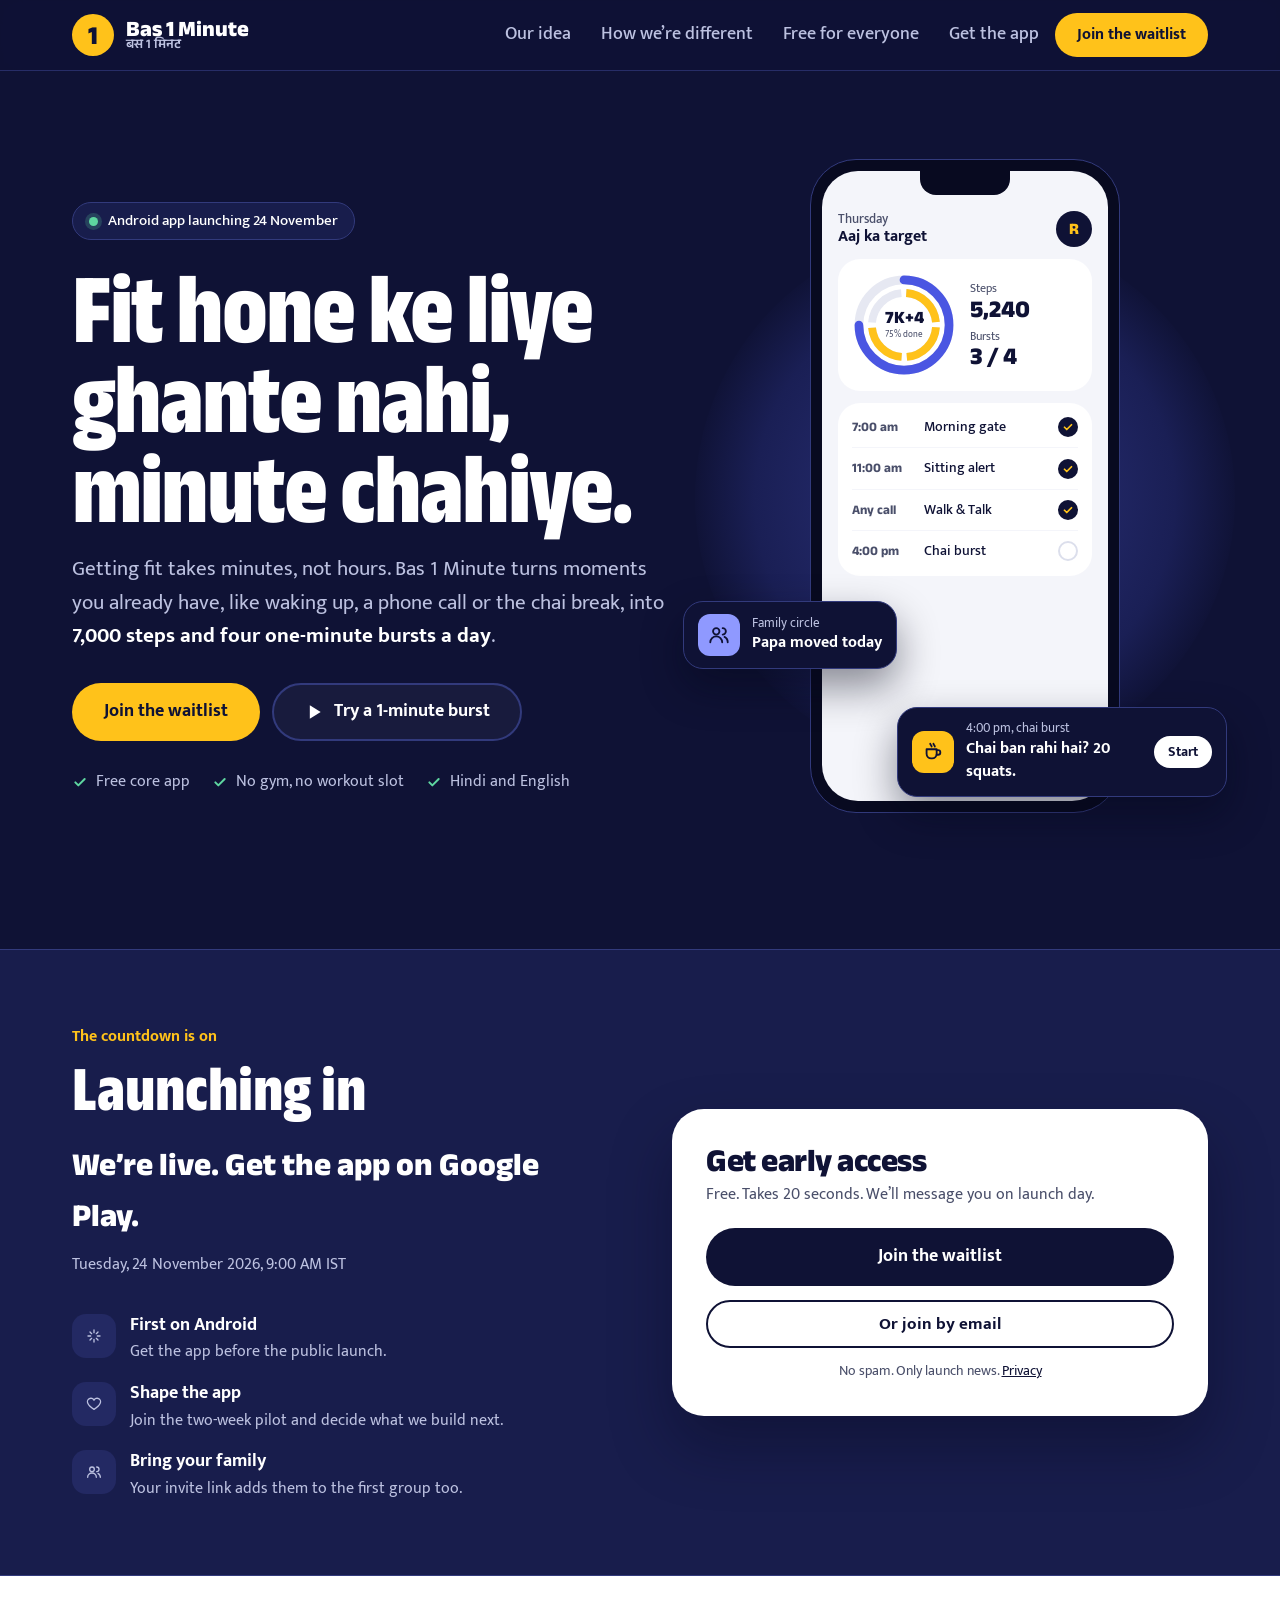
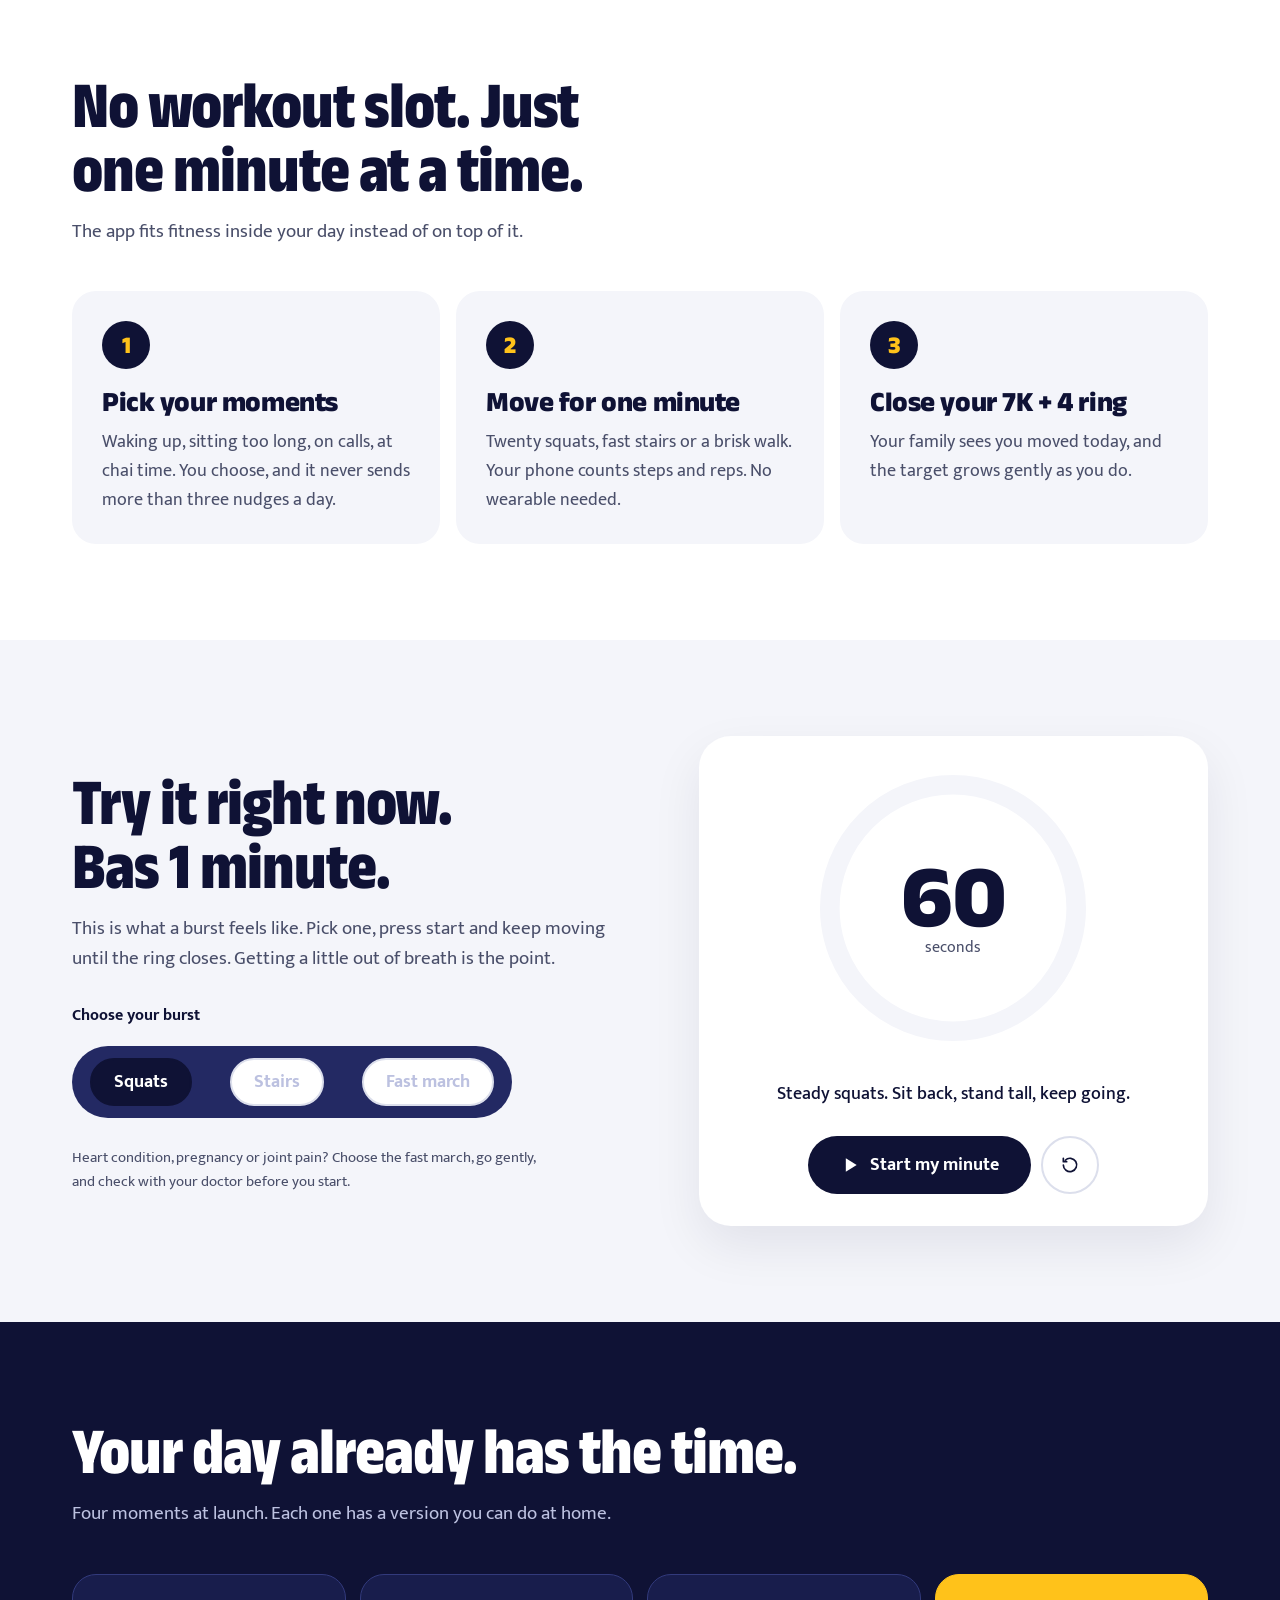
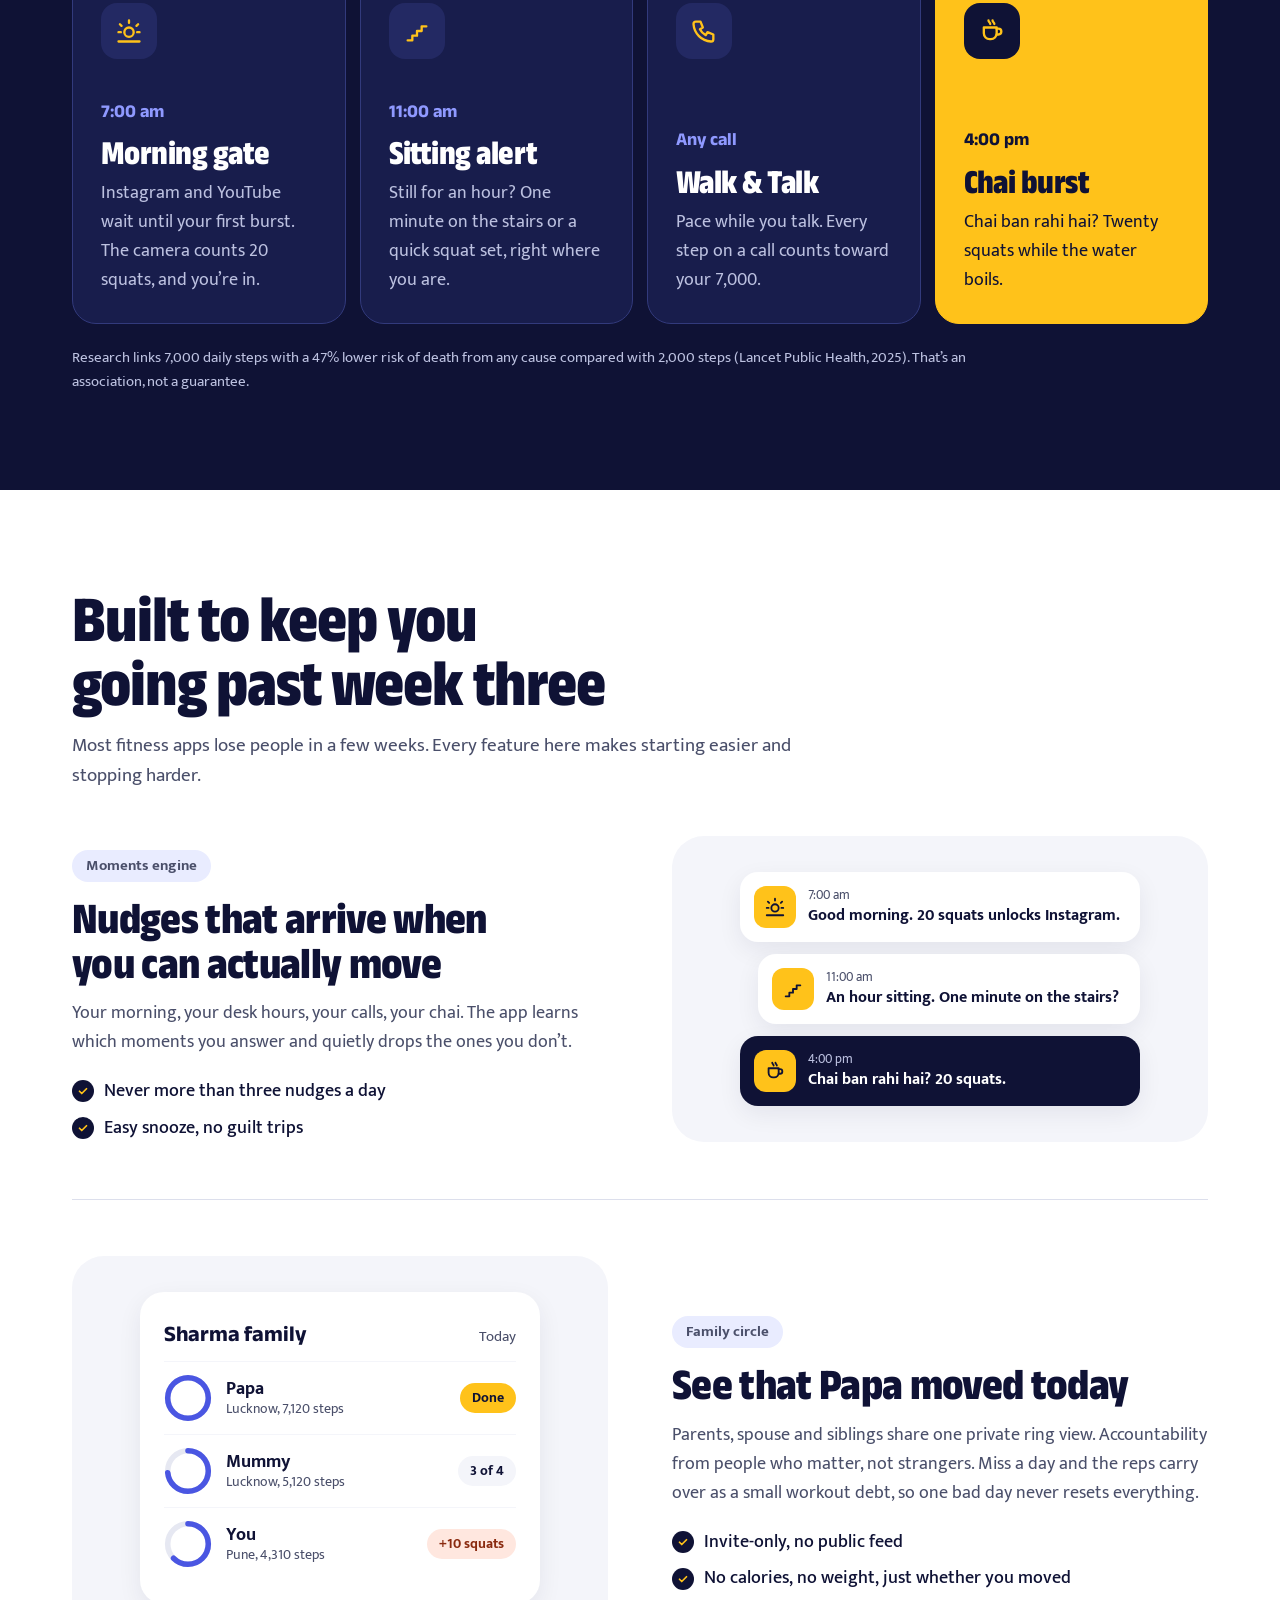
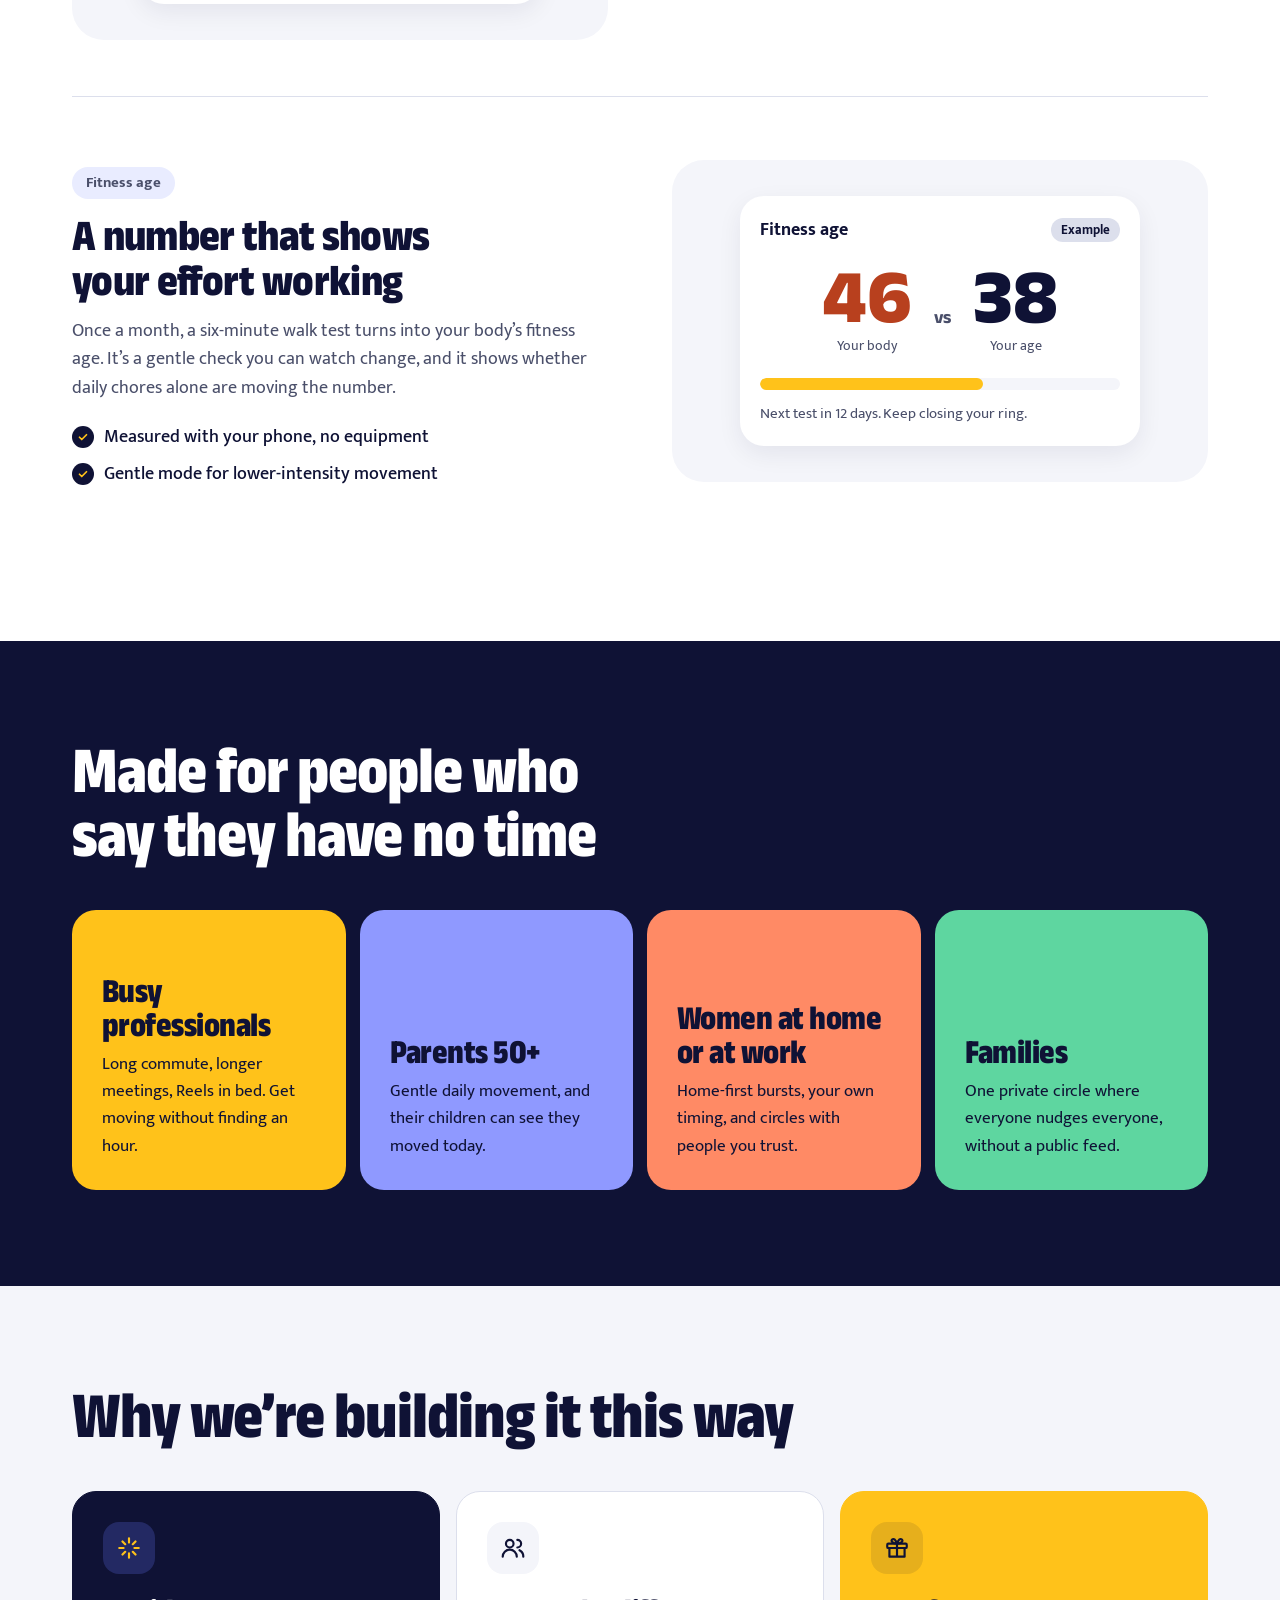
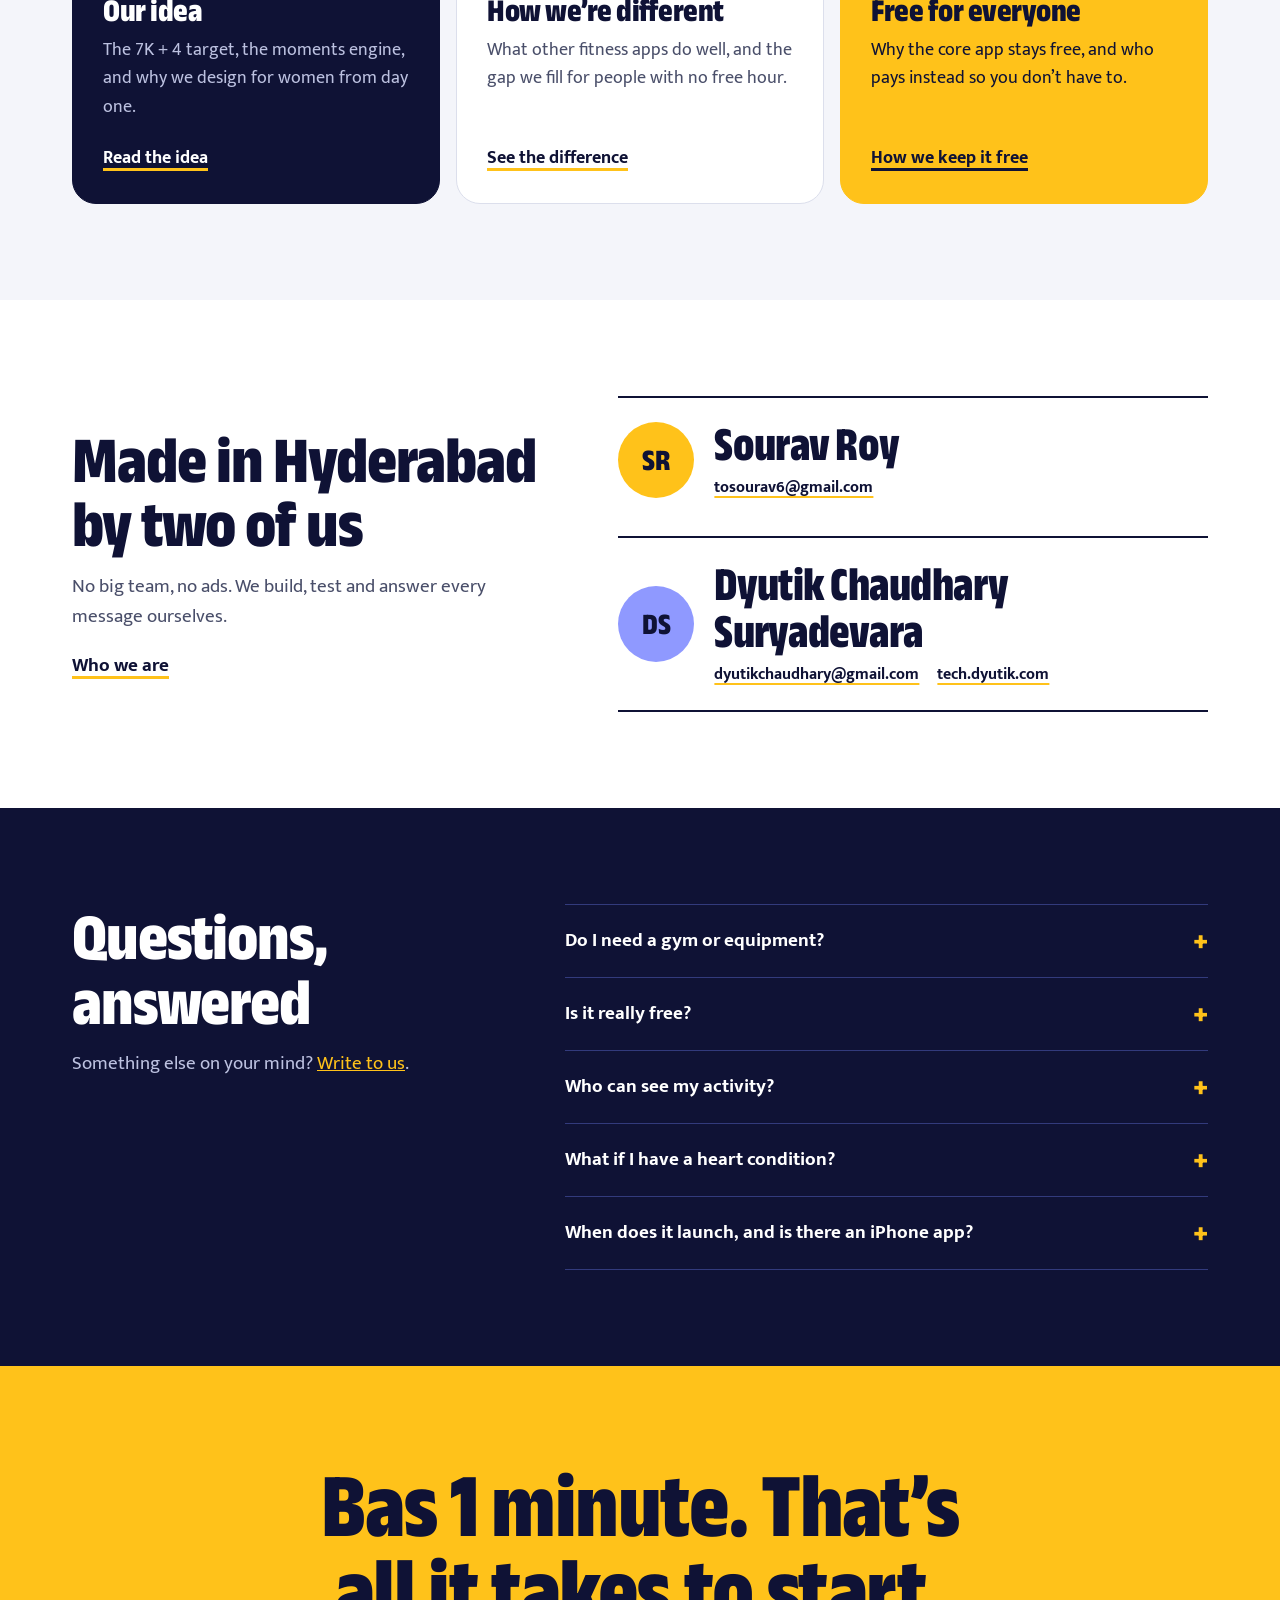
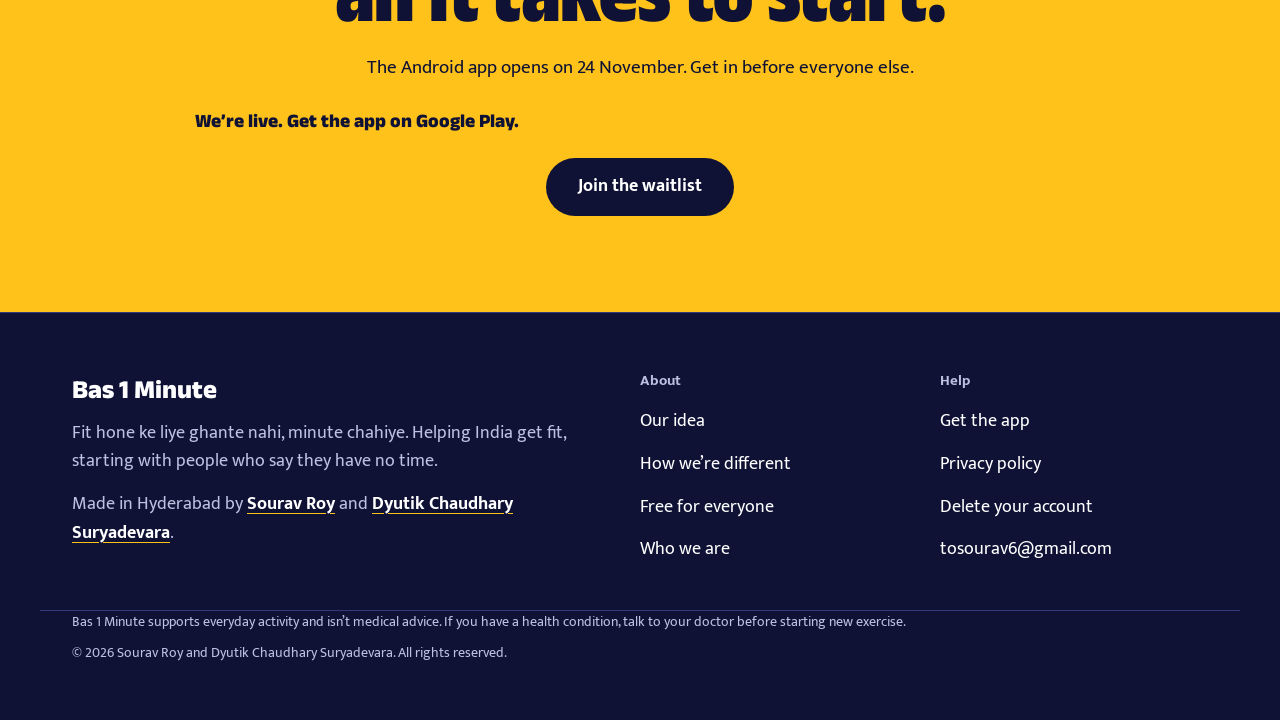
==== docs/index.html @ 8d1d5727 "Redesign and enhancement 29" ====
<!doctype html>
<html lang="en">
<head>
  <meta charset="utf-8">
  <meta name="viewport" content="width=device-width, initial-scale=1, viewport-fit=cover">
  <meta name="theme-color" content="#0F1235">
  <title>Bas 1 Minute — Fit hone ke liye ghante nahi, minute chahiye</title>
  <meta name="description" content="Getting fit takes minutes, not hours. 7,000 steps and four one-minute bursts a day, built into moments you already have. Free on Android.">
  <meta name="author" content="Sourav Roy and Dyutik Chaudhary Suryadevara">
  <link rel="canonical" href="https://bas1minute.pythonanywhere.com/">
  <meta property="og:type" content="website">
  <meta property="og:site_name" content="Bas 1 Minute">
  <meta property="og:title" content="Bas 1 Minute — Fit hone ke liye ghante nahi, minute chahiye">
  <meta property="og:description" content="7,000 steps and four one-minute bursts a day, built into moments you already have. Join the waitlist.">
  <meta property="og:url" content="https://bas1minute.pythonanywhere.com/">
  <meta property="og:image" content="https://bas1minute.pythonanywhere.com/static/images/og-image.png">
  <meta property="og:image:width" content="1200">
  <meta property="og:image:height" content="630">
  <meta name="twitter:card" content="summary_large_image">
  <link rel="icon" href="./static/images/favicon.svg" type="image/svg+xml">
  <link rel="preload" href="./static/fonts/anek-latin.woff2" as="font" type="font/woff2" crossorigin>
  <link rel="preload" href="./static/fonts/mukta-regular.woff2" as="font" type="font/woff2" crossorigin>
  <style>
    @font-face{font-family:"Anek Latin";src:url("./static/fonts/anek-latin.woff2") format("woff2");font-weight:500 800;font-stretch:75% 100%;font-display:swap}
    @font-face{font-family:"Anek Devanagari";src:url("./static/fonts/anek-devanagari-sub.woff2") format("woff2");font-weight:600 700;font-display:swap}
    @font-face{font-family:"Mukta";src:url("./static/fonts/mukta-regular.woff2") format("woff2");font-weight:400;font-display:swap}
    @font-face{font-family:"Mukta";src:url("./static/fonts/mukta-medium.woff2") format("woff2");font-weight:500;font-display:swap}
    @font-face{font-family:"Mukta";src:url("./static/fonts/mukta-bold.woff2") format("woff2");font-weight:700;font-display:swap}
  </style>
  <script>document.documentElement.classList.add("js")</script>
  <link rel="stylesheet" href="./static/css/site.css">
  
</head>
<body class="is-home">
<svg width="0" height="0" style="position:absolute" aria-hidden="true" focusable="false"><defs>
  <symbol id="i-sunrise" viewBox="0 0 24 24"><circle cx="12" cy="13" r="4"/><path d="M12 3v2M4.2 6.2l1.4 1.4M19.8 6.2l-1.4 1.4M3 13h2M19 13h2M3 21h18"/></symbol>
  <symbol id="i-hourglass" viewBox="0 0 24 24"><path d="M6 2h12M6 22h12"/><path d="M7 2v4a5 7 0 0 0 10 0V2M7 22v-4a5 7 0 0 1 10 0v4"/></symbol>
  <symbol id="i-book" viewBox="0 0 24 24"><path d="M4 4.5A2.5 2.5 0 0 1 6.5 2H20v17H6.5A2.5 2.5 0 0 0 4 21.5Z"/><path d="M4 19.5A2.5 2.5 0 0 1 6.5 17H20"/></symbol>
  <symbol id="i-stairs" viewBox="0 0 24 24"><path d="M4 20h4v-4h4v-4h4V8h4"/></symbol>
  <symbol id="i-phone" viewBox="0 0 24 24"><path d="M5 4h4l2 5-2.5 1.5a11 11 0 0 0 5 5L15 13l5 2v4a2 2 0 0 1-2 2A16 16 0 0 1 3 6a2 2 0 0 1 2-2"/></symbol>
  <symbol id="i-chai" viewBox="0 0 24 24"><path d="M5 9h11v5a5 5 0 0 1-5 5h-1a5 5 0 0 1-5-5z"/><path d="M16 10h1.5a2.5 2.5 0 0 1 0 5H16"/><path d="M9 3c0 1.5 1.5 1.5 1.5 3M12.5 3c0 1.5 1.5 1.5 1.5 3"/></symbol>
  <symbol id="i-bus" viewBox="0 0 24 24"><rect x="5" y="3" width="14" height="15" rx="3"/><path d="M5 11h14M8 21v-3M16 21v-3"/><circle cx="8.5" cy="14.5" r=".8"/><circle cx="15.5" cy="14.5" r=".8"/></symbol>
  <symbol id="i-leaf" viewBox="0 0 24 24"><path d="M11 20A7 7 0 0 1 9.8 6.1C15.5 5 17 4.5 19 2c1 2 2 4.2 2 8 0 5.5-4.8 10-10 10Z"/><path d="M2 21c0-3 1.9-5.4 5.1-6.9C9.7 13 12 12.5 14 12"/></symbol>
  <symbol id="i-moon" viewBox="0 0 24 24"><path d="M21 12.8A9 9 0 1 1 11.2 3a7 7 0 0 0 9.8 9.8Z"/></symbol>
  <symbol id="i-spark" viewBox="0 0 24 24"><path d="M12 3v4M12 17v4M3 12h4M17 12h4M6 6l2.5 2.5M15.5 15.5 18 18M6 18l2.5-2.5M15.5 8.5 18 6"/></symbol>
  <symbol id="i-check" viewBox="0 0 24 24"><path d="M5 12.5l4.5 4.5L19 7.5"/></symbol>
  <symbol id="i-x" viewBox="0 0 24 24"><path d="M6 6l12 12M18 6 6 18"/></symbol>
  <symbol id="i-menu" viewBox="0 0 24 24"><path d="M4 7h16M4 12h16M4 17h16"/></symbol>
  <symbol id="i-chat" viewBox="0 0 24 24"><path d="M3 21l1.7-5A8.5 8.5 0 1 1 8 19.3z"/></symbol>
  <symbol id="i-link" viewBox="0 0 24 24"><path d="M10 13a5 5 0 0 0 7.1 0l3-3a5 5 0 0 0-7.1-7.1l-1.5 1.5"/><path d="M14 11a5 5 0 0 0-7.1 0l-3 3a5 5 0 0 0 7.1 7.1l1.5-1.5"/></symbol>
  <symbol id="i-share" viewBox="0 0 24 24"><path d="M12 15V3"/><path d="m8 7 4-4 4 4"/><path d="M5 12v7a2 2 0 0 0 2 2h10a2 2 0 0 0 2-2v-7"/></symbol>
  <symbol id="i-play" viewBox="0 0 24 24"><path d="M7 4l13 8-13 8z" fill="currentColor" stroke="none"/></symbol>
  <symbol id="i-pause" viewBox="0 0 24 24"><path d="M8 5v14M16 5v14"/></symbol>
  <symbol id="i-reset" viewBox="0 0 24 24"><path d="M4 12a8 8 0 1 0 2.3-5.7"/><path d="M4 4v4h4"/></symbol>
  <symbol id="i-users" viewBox="0 0 24 24"><circle cx="9" cy="8" r="3.5"/><path d="M2.5 20a6.5 6.5 0 0 1 13 0"/><path d="M16 4.5a3.5 3.5 0 0 1 0 7M18 14a6.5 6.5 0 0 1 3.5 6"/></symbol>
  <symbol id="i-heart" viewBox="0 0 24 24"><path d="M12 20s-7.5-4.6-9.3-9.1A5 5 0 0 1 12 6.3a5 5 0 0 1 9.3 4.6C19.5 15.4 12 20 12 20Z"/></symbol>
  <symbol id="i-pin" viewBox="0 0 24 24"><path d="M12 21s-7-6.2-7-11.5a7 7 0 0 1 14 0C19 14.8 12 21 12 21Z"/><circle cx="12" cy="9.5" r="2.5"/></symbol>
  <symbol id="i-gift" viewBox="0 0 24 24"><rect x="3" y="8" width="18" height="4" rx="1"/><path d="M5 12v8h14v-8M12 8v12M12 8S10.5 3 8 4s0 4 4 4ZM12 8s1.5-5 4-4 0 4-4 4Z"/></symbol>
  <symbol id="i-home" viewBox="0 0 24 24"><path d="M3 11 12 4l9 7"/><path d="M5 10v10h14V10"/></symbol>
  <symbol id="i-plus" viewBox="0 0 24 24"><path d="M12 5v14M5 12h14"/></symbol>
  <symbol id="i-sync" viewBox="0 0 24 24"><path d="M20 8a8 8 0 0 0-14.3-2.5L4 7"/><path d="M4 3v4h4"/><path d="M4 16a8 8 0 0 0 14.3 2.5L20 17"/><path d="M20 21v-4h-4"/></symbol>
  <symbol id="i-user" viewBox="0 0 24 24"><circle cx="12" cy="8" r="4"/><path d="M4 21a8 8 0 0 1 16 0"/></symbol>
  <symbol id="i-steps" viewBox="0 0 24 24"><path d="M8 3c2 0 3 2 3 5s-1 5-3 5-3-2-3-5 1-5 3-5Z"/><path d="M5 16h6v1a3 3 0 0 1-6 0Z"/><path d="M16 7c2 0 3 2 3 5s-1 5-3 5-3-2-3-5 1-5 3-5Z" opacity=".55"/></symbol>
  <symbol id="i-screen" viewBox="0 0 24 24"><rect x="6" y="2" width="12" height="20" rx="3"/><path d="M11 18h2"/></symbol>
  <symbol id="i-bolt" viewBox="0 0 24 24"><path d="M13 2 4 14h7l-1 8 9-12h-7Z"/></symbol>
  <symbol id="i-lotus" viewBox="0 0 24 24"><path d="M12 20c-4 0-8-2.5-9-6 3 0 5.5 1 7 3"/><path d="M12 20c4 0 8-2.5 9-6-3 0-5.5 1-7 3"/><path d="M12 20c-2-2-3-4.5-3-7 0-2.5 1.2-5 3-7 1.8 2 3 4.5 3 7 0 2.5-1 5-3 7Z"/></symbol>
  <symbol id="i-trophy" viewBox="0 0 24 24"><path d="M8 21h8M12 17v4M7 4h10v5a5 5 0 0 1-10 0Z"/><path d="M17 5h3v2a3 3 0 0 1-3 3M7 5H4v2a3 3 0 0 0 3 3"/></symbol>
  <symbol id="i-clap" viewBox="0 0 24 24"><path d="M8 13 4.5 9.5a1.5 1.5 0 0 1 2-2L11 12"/><path d="m9.5 10.5-3-3a1.5 1.5 0 0 1 2-2l4 4"/><path d="m11 8-1.5-1.5a1.5 1.5 0 0 1 2-2L16 9c2 2 2.5 5-.5 8s-6.5 2.5-8.5.5L4 14"/><path d="M17 3l1-1.5M20 6l1.5-1M19 3.5 21 3"/></symbol>
</defs></svg>

<a class="skip" href="#main">Skip to content</a>
<header class="site-header">
  <div class="wrap header-row">
    <a class="brand" href="./" aria-label="Bas 1 Minute, home">
      <span class="brand-mark" aria-hidden="true">1</span>
      <span class="brand-text"><b>Bas 1 Minute</b><span lang="hi">बस 1 मिनट</span></span>
    </a>
    <nav class="nav-links" aria-label="Main">
<a href="./our-idea/">Our idea</a>
<a href="./how-were-different/">How we’re different</a>
<a href="./free-for-everyone/">Free for everyone</a>
<a href="./download/">Get the app</a>

</nav>
    
    <a class="btn btn-haldi header-cta" href="./#join">Join the waitlist</a>
    <details class="menu">
      <summary aria-label="Open menu"><svg class="ic" aria-hidden="true"><use href="#i-menu"/></svg></summary>
      <nav class="menu-panel" aria-label="Main">
        <a href="./">Home</a>
        
<a href="./our-idea/">Our idea</a>
<a href="./how-were-different/">How we’re different</a>
<a href="./free-for-everyone/">Free for everyone</a>
<a href="./download/">Get the app</a>


        
        <a class="btn btn-haldi" href="./#join">Join the waitlist</a>
      </nav>
    </details>
  </div>
</header>

<main id="main">
  
  

<section class="hero" aria-labelledby="hero-title">
  <div class="wrap hero-grid">
    <div class="hero-copy">
      <p class="chip chip-live"><span class="live-dot" aria-hidden="true"></span>Android app launching 24 November</p>
      <h1 id="hero-title">Fit hone ke liye ghante nahi, minute chahiye.</h1>
      <p class="lede">Getting fit takes minutes, not hours. Bas 1 Minute turns moments you already have, like waking up, a phone call or the chai break, into <strong>7,000 steps and four one-minute bursts a day</strong>.</p>
      <div class="hero-actions">
        <a class="btn btn-haldi btn-lg" href="#join">Join the waitlist</a>
        <a class="btn btn-ghost btn-lg" href="#try"><svg class="ic" aria-hidden="true"><use href="#i-play"/></svg>Try a 1-minute burst</a>
      </div>
      <ul class="hero-points">
        <li><svg class="ic" aria-hidden="true"><use href="#i-check"/></svg>Free core app</li>
        <li><svg class="ic" aria-hidden="true"><use href="#i-check"/></svg>No gym, no workout slot</li>
        <li><svg class="ic" aria-hidden="true"><use href="#i-check"/></svg>Hindi and English</li>
      </ul>
    </div>

    <div class="hero-visual" aria-hidden="true">
      <div class="glow"></div>
      <div class="phone">
        <div class="screen">
          <div class="notch"></div>
          <div class="app-top"><p><small>Thursday</small>Aaj ka target</p><span class="app-avatar">R</span></div>
          <div class="app-ring">
            <svg viewBox="0 0 120 120">
              <circle cx="60" cy="60" r="52" fill="none" stroke="#E6E8F2" stroke-width="10"/>
              <circle cx="60" cy="60" r="52" fill="none" stroke="#4A56E2" stroke-width="10" stroke-linecap="round" stroke-dasharray="244.6 326.7" transform="rotate(-90 60 60)"/>
              <circle cx="60" cy="60" r="37" fill="none" stroke="#E6E8F2" stroke-width="9" stroke-dasharray="52.1 6" transform="rotate(-86 60 60)"/>
              <circle cx="60" cy="60" r="37" fill="none" stroke="#FFC21A" stroke-width="9" stroke-dasharray="52.1 6 52.1 6 52.1 64.2" transform="rotate(-86 60 60)"/>
              <text x="60" y="58" text-anchor="middle" font-family="Anek Latin, sans-serif" font-weight="800" font-size="20" fill="#0F1235">7K+4</text>
              <text x="60" y="74" text-anchor="middle" font-family="Mukta, sans-serif" font-size="10" fill="#4A4F6A">75% done</text>
            </svg>
            <dl><div><dt>Steps</dt><dd>5,240</dd></div><div><dt>Bursts</dt><dd>3 / 4</dd></div></dl>
          </div>
          <ul class="app-list">
            
            <li><span class="t">7:00 am</span><span class="n">Morning gate</span><span class="tick done"><svg class="ic"><use href="#i-check"/></svg></span></li>
            
            <li><span class="t">11:00 am</span><span class="n">Sitting alert</span><span class="tick done"><svg class="ic"><use href="#i-check"/></svg></span></li>
            
            <li><span class="t">Any call</span><span class="n">Walk &amp; Talk</span><span class="tick done"><svg class="ic"><use href="#i-check"/></svg></span></li>
            
            <li><span class="t">4:00 pm</span><span class="n">Chai burst</span><span class="tick todo"></span></li>
            
          </ul>
        </div>
      </div>
      <div class="float float-family">
        <span class="float-ic float-ic-violet"><svg class="ic"><use href="#i-users"/></svg></span>
        <p><small>Family circle</small><b>Papa moved today</b></p>
      </div>
      <div class="float float-nudge">
        <span class="float-ic"><svg class="ic"><use href="#i-chai"/></svg></span>
        <p><small>4:00 pm, chai burst</small><b>Chai ban rahi hai? 20 squats.</b></p>
        <span class="go">Start</span>
      </div>
    </div>
  </div>
</section>

<section class="join-band" id="join" aria-labelledby="join-title">
  <div class="wrap join-grid">
    <div class="join-top">
      <p class="kicker">The countdown is on</p>
      <p class="join-big">Launching in</p>
      <div class="countdown" data-countdown data-launch="2026-11-24T09:00:00+05:30" role="timer" aria-label="Time until the Android app opens">
  <div class="units" aria-hidden="true">
    <div class="unit"><b data-cd="days">6</b><span>days</span></div>
    <div class="unit"><b data-cd="hours">18</b><span>hrs</span></div>
    <div class="unit"><b data-cd="minutes">19</b><span>min</span></div>
    <div class="unit unit-sec">
      <svg class="sec-ring" viewBox="0 0 100 100" preserveAspectRatio="none" aria-hidden="true">
        <rect x="1.5" y="1.5" width="97" height="97" rx="16" ry="16" pathLength="100"/>
        <rect class="sweep" data-cd="sweep" x="1.5" y="1.5" width="97" height="97" rx="16" ry="16" pathLength="100" stroke-dasharray="0 100"/>
      </svg>
      <b data-cd="seconds">38</b><span>sec</span>
    </div>
  </div>
  <p class="countdown-live">We’re live. Get the app on Google Play.</p>
  <p class="sr-only" data-cd="sr" aria-live="polite">6 days, 18 hours and 19 minutes until launch.</p>
</div>

      <p class="join-date">Tuesday, 24 November 2026, 9:00 AM IST</p>
    </div>
    <div class="join-perks">
      <ul class="perks">
        <li><span class="perk-ic"><svg class="ic" aria-hidden="true"><use href="#i-spark"/></svg></span><div><b>First on Android</b><span>Get the app before the public launch.</span></div></li>
        <li><span class="perk-ic"><svg class="ic" aria-hidden="true"><use href="#i-heart"/></svg></span><div><b>Shape the app</b><span>Join the two-week pilot and decide what we build next.</span></div></li>
        <li><span class="perk-ic"><svg class="ic" aria-hidden="true"><use href="#i-users"/></svg></span><div><b>Bring your family</b><span>Your invite link adds them to the first group too.</span></div></li>
      </ul>
      

    </div>
    

<div class="join-card" id="join-card">
  <div class="join-head">
    <h2 id="join-title">Get early access</h2>
    <p>Free. Takes 20 seconds. We’ll message you on launch day.</p>
  </div>
  <div class="fields">
    <a class="btn btn-ink btn-block btn-lg field wide" href="https://bas1minute.pythonanywhere.com/#join">Join the waitlist</a>
    <a class="btn btn-outline-ink btn-block field wide" href="mailto:tosourav6@gmail.com?subject=Bas%201%20Minute%20waitlist&amp;body=Name%3A%20%0ACity%3A%20%0AEmail%20or%20WhatsApp%3A%20">Or join by email</a>
  </div>
  <p class="fine">No spam. Only launch news. <a href="./privacy/">Privacy</a></p>
</div>


  </div>
</section>

<section class="sec sec-white" aria-labelledby="how-title">
  <div class="wrap">
    <div class="sec-head">
      <h2 id="how-title">No workout slot. Just one minute at a time.</h2>
      <p>The app fits fitness inside your day instead of on top of it.</p>
    </div>
    <ol class="steps">
      <li><span class="step-n" aria-hidden="true"></span><h3>Pick your moments</h3><p>Waking up, sitting too long, on calls, at chai time. You choose, and it never sends more than three nudges a day.</p></li>
      <li><span class="step-n" aria-hidden="true"></span><h3>Move for one minute</h3><p>Twenty squats, fast stairs or a brisk walk. Your phone counts steps and reps. No wearable needed.</p></li>
      <li><span class="step-n" aria-hidden="true"></span><h3>Close your 7K + 4 ring</h3><p>Your family sees you moved today, and the target grows gently as you do.</p></li>
    </ol>
  </div>
</section>

<section class="sec sec-paper try" id="try" aria-labelledby="try-title">
  <div class="wrap try-grid">
    <div class="try-copy">
      <h2 id="try-title" class="h-sec">Try it right now. Bas 1 minute.</h2>
      <p class="sec-lede">This is what a burst feels like. Pick one, press start and keep moving until the ring closes. Getting a little out of breath is the point.</p>
      <fieldset class="seg">
        <legend>Choose your burst</legend>
        <div class="seg-row">
          
          <label class="seg-opt"><input type="radio" name="burst" value="squats" data-cue="Steady squats. Sit back, stand tall, keep going." checked><span>Squats</span></label>
          
          <label class="seg-opt"><input type="radio" name="burst" value="stairs" data-cue="Up the stairs, fast. Turn and go again."><span>Stairs</span></label>
          
          <label class="seg-opt"><input type="radio" name="burst" value="march" data-cue="March on the spot, knees high, arms pumping."><span>Fast march</span></label>
          
        </div>
      </fieldset>
      <p class="try-safe">Heart condition, pregnancy or joint pain? Choose the fast march, go gently, and check with your doctor before you start.</p>
    </div>
    <div class="timer" data-timer>
      <div class="timer-ring">
        <svg viewBox="0 0 200 200" aria-hidden="true">
          <circle class="tr-bg" cx="100" cy="100" r="88"/>
          <circle class="tr-fg" data-t="ring" cx="100" cy="100" r="88" transform="rotate(-90 100 100)"/>
        </svg>
        <div class="timer-center" role="timer" aria-label="Burst timer"><b data-t="num">60</b><span>seconds</span></div>
      </div>
      <p class="timer-cue" data-t="cue" aria-live="polite">Steady squats. Sit back, stand tall, keep going.</p>
      <div class="timer-actions">
        <button class="btn btn-ink btn-lg" type="button" data-t="toggle"><svg class="ic" aria-hidden="true"><use href="#i-play"/></svg><span>Start my minute</span></button>
        <button class="btn btn-icon" type="button" data-t="reset" aria-label="Reset timer"><svg class="ic" aria-hidden="true"><use href="#i-reset"/></svg></button>
      </div>
      <div class="timer-done" data-t="done" hidden>
        <h3>That’s one burst done.</h3>
        <p>Three more today and you’ve hit your 4. The app nudges them into your day so you don’t have to remember.</p>
        <a class="btn btn-haldi" href="#join">Get the other 3 nudged</a>
      </div>
    </div>
  </div>
</section>

<section class="sec sec-dark" aria-labelledby="moments-title">
  <div class="wrap">
    <div class="sec-head">
      <h2 id="moments-title">Your day already has the time.</h2>
      <p>Four moments at launch. Each one has a version you can do at home.</p>
    </div>
    <div class="rail" role="list" tabindex="0" aria-label="Daily moments">
      
      <article class="moment" role="listitem">
        <span class="moment-ic" aria-hidden="true"><svg class="ic"><use href="#i-sunrise"/></svg></span>
        <span class="when">7:00 am</span>
        <h3>Morning gate</h3>
        <p>Instagram and YouTube wait until your first burst. The camera counts 20 squats, and you’re in.</p>
      </article>
      
      <article class="moment" role="listitem">
        <span class="moment-ic" aria-hidden="true"><svg class="ic"><use href="#i-stairs"/></svg></span>
        <span class="when">11:00 am</span>
        <h3>Sitting alert</h3>
        <p>Still for an hour? One minute on the stairs or a quick squat set, right where you are.</p>
      </article>
      
      <article class="moment" role="listitem">
        <span class="moment-ic" aria-hidden="true"><svg class="ic"><use href="#i-phone"/></svg></span>
        <span class="when">Any call</span>
        <h3>Walk &amp; Talk</h3>
        <p>Pace while you talk. Every step on a call counts toward your 7,000.</p>
      </article>
      
      <article class="moment moment-hi" role="listitem">
        <span class="moment-ic" aria-hidden="true"><svg class="ic"><use href="#i-chai"/></svg></span>
        <span class="when">4:00 pm</span>
        <h3>Chai burst</h3>
        <p>Chai ban rahi hai? Twenty squats while the water boils.</p>
      </article>
      
    </div>
    <p class="note">Research links 7,000 daily steps with a 47% lower risk of death from any cause compared with 2,000 steps (Lancet Public Health, 2025). That’s an association, not a guarantee.</p>
  </div>
</section>

<section class="sec sec-white" aria-labelledby="stories-title">
  <div class="wrap">
    <div class="sec-head">
      <h2 id="stories-title">Built to keep you going past week three</h2>
      <p>Most fitness apps lose people in a few weeks. Every feature here makes starting easier and stopping harder.</p>
    </div>

    <div class="story">
      <div class="story-copy">
        <p class="story-tag">Moments engine</p>
        <h3>Nudges that arrive when you can actually move</h3>
        <p>Your morning, your desk hours, your calls, your chai. The app learns which moments you answer and quietly drops the ones you don’t.</p>
        <ul class="mini-checks"><li>Never more than three nudges a day</li><li>Easy snooze, no guilt trips</li></ul>
      </div>
      <div class="story-visual" aria-hidden="true">
        <div class="notif-stack">
          <div class="notif"><span class="notif-ic"><svg class="ic"><use href="#i-sunrise"/></svg></span><p><small>7:00 am</small><b>Good morning. 20 squats unlocks Instagram.</b></p></div>
          <div class="notif"><span class="notif-ic"><svg class="ic"><use href="#i-stairs"/></svg></span><p><small>11:00 am</small><b>An hour sitting. One minute on the stairs?</b></p></div>
          <div class="notif notif-hi"><span class="notif-ic"><svg class="ic"><use href="#i-chai"/></svg></span><p><small>4:00 pm</small><b>Chai ban rahi hai? 20 squats.</b></p></div>
        </div>
      </div>
    </div>

    <div class="story story-rev">
      <div class="story-copy">
        <p class="story-tag">Family circle</p>
        <h3>See that Papa moved today</h3>
        <p>Parents, spouse and siblings share one private ring view. Accountability from people who matter, not strangers. Miss a day and the reps carry over as a small workout debt, so one bad day never resets everything.</p>
        <ul class="mini-checks"><li>Invite-only, no public feed</li><li>No calories, no weight, just whether you moved</li></ul>
      </div>
      <div class="story-visual" aria-hidden="true">
        <div class="circle-card">
          <div class="cc-head"><b>Sharma family</b><span>Today</span></div>
          <div class="cc-row"><svg viewBox="0 0 52 52"><circle cx="26" cy="26" r="22" fill="none" stroke="#E6E8F2" stroke-width="6"/><circle cx="26" cy="26" r="22" fill="none" stroke="#4A56E2" stroke-width="6" stroke-linecap="round" stroke-dasharray="138 138.2" transform="rotate(-90 26 26)"/></svg><p><b>Papa</b><small>Lucknow, 7,120 steps</small></p><span class="pill-ok">Done</span></div>
          <div class="cc-row"><svg viewBox="0 0 52 52"><circle cx="26" cy="26" r="22" fill="none" stroke="#E6E8F2" stroke-width="6"/><circle cx="26" cy="26" r="22" fill="none" stroke="#4A56E2" stroke-width="6" stroke-linecap="round" stroke-dasharray="101 138.2" transform="rotate(-90 26 26)"/></svg><p><b>Mummy</b><small>Lucknow, 5,120 steps</small></p><span class="pill-wait">3 of 4</span></div>
          <div class="cc-row"><svg viewBox="0 0 52 52"><circle cx="26" cy="26" r="22" fill="none" stroke="#E6E8F2" stroke-width="6"/><circle cx="26" cy="26" r="22" fill="none" stroke="#4A56E2" stroke-width="6" stroke-linecap="round" stroke-dasharray="86 138.2" transform="rotate(-90 26 26)"/></svg><p><b>You</b><small>Pune, 4,310 steps</small></p><span class="pill-debt">+10 squats</span></div>
        </div>
      </div>
    </div>

    <div class="story">
      <div class="story-copy">
        <p class="story-tag">Fitness age</p>
        <h3>A number that shows your effort working</h3>
        <p>Once a month, a six-minute walk test turns into your body’s fitness age. It’s a gentle check you can watch change, and it shows whether daily chores alone are moving the number.</p>
        <ul class="mini-checks"><li>Measured with your phone, no equipment</li><li>Gentle mode for lower-intensity movement</li></ul>
      </div>
      <div class="story-visual" aria-hidden="true">
        <div class="age-card">
          <p class="age-label">Fitness age <span class="tag">Example</span></p>
          <div class="age-nums">
            <div><b>46</b><small>Your body</small></div>
            <div class="age-vs">vs</div>
            <div><b>38</b><small>Your age</small></div>
          </div>
          <div class="age-bar"><span style="width:62%"></span></div>
          <p class="age-foot">Next test in 12 days. Keep closing your ring.</p>
        </div>
      </div>
    </div>
  </div>
</section>

<section class="sec sec-dark" aria-labelledby="who-title">
  <div class="wrap">
    <div class="sec-head">
      <h2 id="who-title">Made for people who say they have no time</h2>
    </div>
    <div class="aud-rail" role="list">
      
      <article class="aud aud-haldi" role="listitem">
        <h3>Busy professionals</h3>
        <p>Long commute, longer meetings, Reels in bed. Get moving without finding an hour.</p>
      </article>
      
      <article class="aud aud-violet" role="listitem">
        <h3>Parents 50+</h3>
        <p>Gentle daily movement, and their children can see they moved today.</p>
      </article>
      
      <article class="aud aud-coral" role="listitem">
        <h3>Women at home or at work</h3>
        <p>Home-first bursts, your own timing, and circles with people you trust.</p>
      </article>
      
      <article class="aud aud-mint" role="listitem">
        <h3>Families</h3>
        <p>One private circle where everyone nudges everyone, without a public feed.</p>
      </article>
      
    </div>
  </div>
</section>

<section class="sec sec-paper" aria-labelledby="learn-title">
  <div class="wrap">
    <div class="sec-head"><h2 id="learn-title">Why we’re building it this way</h2></div>
    <div class="learn">
      <a class="learn-card learn-ink" href="./our-idea/">
        <span class="learn-ic" aria-hidden="true"><svg class="ic"><use href="#i-spark"/></svg></span>
        <h3>Our idea</h3>
        <p>The 7K + 4 target, the moments engine, and why we design for women from day one.</p>
        <span class="learn-go">Read the idea</span>
      </a>
      <a class="learn-card" href="./how-were-different/">
        <span class="learn-ic" aria-hidden="true"><svg class="ic"><use href="#i-users"/></svg></span>
        <h3>How we’re different</h3>
        <p>What other fitness apps do well, and the gap we fill for people with no free hour.</p>
        <span class="learn-go">See the difference</span>
      </a>
      <a class="learn-card learn-haldi" href="./free-for-everyone/">
        <span class="learn-ic" aria-hidden="true"><svg class="ic"><use href="#i-gift"/></svg></span>
        <h3>Free for everyone</h3>
        <p>Why the core app stays free, and who pays instead so you don’t have to.</p>
        <span class="learn-go">How we keep it free</span>
      </a>
    </div>
  </div>
</section>

<section class="sec sec-white made-by" aria-labelledby="madeby-title">
  <div class="wrap made-by-grid">
    <div class="sec-head">
      <h2 id="madeby-title">Made in Hyderabad by two of us</h2>
      <p>No big team, no ads. We build, test and answer every message ourselves.</p>
      <p><a class="made-by-go" href="./who-we-are/">Who we are</a></p>
    </div>
    
<ul class="makers" role="list">
  
  <li class="maker">
    <span class="maker-mono maker-haldi" aria-hidden="true">SR</span>
    <div class="maker-body">
      <h3 class="maker-name">Sourav Roy</h3>
      
      <p class="maker-links">
        <a href="mailto:tosourav6@gmail.com">tosourav6@gmail.com</a>
        
      </p>
    </div>
  </li>
  
  <li class="maker">
    <span class="maker-mono maker-violet" aria-hidden="true">DS</span>
    <div class="maker-body">
      <h3 class="maker-name">Dyutik Chaudhary Suryadevara</h3>
      
      <p class="maker-links">
        <a href="mailto:dyutikchaudhary@gmail.com">dyutikchaudhary@gmail.com</a>
        <a href="https://tech.dyutik.com" rel="noopener" target="_blank">tech.dyutik.com<span class="sr-only"> (opens in a new tab)</span></a>
      </p>
    </div>
  </li>
  
</ul>

  </div>
</section>

<section class="sec sec-dark" aria-labelledby="faq-title">
  <div class="wrap faq-grid">
    <div class="sec-head"><h2 id="faq-title">Questions, answered</h2><p>Something else on your mind? <a href="mailto:tosourav6@gmail.com">Write to us</a>.</p></div>
    <div class="faq">
      <details><summary>Do I need a gym or equipment?</summary><p>No. Every burst works at home, at your desk or on the stairs.</p></details>
      <details><summary>Is it really free?</summary><p>Yes, the core app is free. <a href="./free-for-everyone/">Here’s how we keep it that way.</a></p></details>
      <details><summary>Who can see my activity?</summary><p>Only people you invite to your circle. When the camera counts your reps, the video stays on your phone.</p></details>
      <details><summary>What if I have a heart condition?</summary><p>A few questions at sign-up switch you to a gentle mode with brisk walking instead of bursts. Please check with your doctor before you start.</p></details>
      <details><summary>When does it launch, and is there an iPhone app?</summary><p>The Android app opens on 24 November 2026. iPhone will follow later.</p></details>
    </div>
  </div>
</section>

<section class="final" aria-labelledby="final-title">
  <div class="wrap final-inner">
    <h2 id="final-title">Bas 1 minute. That’s all it takes to start.</h2>
    <p>The Android app opens on 24 November. Get in before everyone else.</p>
    <div class="countdown countdown-compact" data-countdown data-launch="2026-11-24T09:00:00+05:30" role="timer" aria-label="Time until the Android app opens">
  <div class="units" aria-hidden="true">
    <div class="unit"><b data-cd="days">6</b><span>days</span></div>
    <div class="unit"><b data-cd="hours">18</b><span>hrs</span></div>
    <div class="unit"><b data-cd="minutes">19</b><span>min</span></div>
    <div class="unit unit-sec">
      <svg class="sec-ring" viewBox="0 0 100 100" preserveAspectRatio="none" aria-hidden="true">
        <rect x="1.5" y="1.5" width="97" height="97" rx="16" ry="16" pathLength="100"/>
        <rect class="sweep" data-cd="sweep" x="1.5" y="1.5" width="97" height="97" rx="16" ry="16" pathLength="100" stroke-dasharray="0 100"/>
      </svg>
      <b data-cd="seconds">38</b><span>sec</span>
    </div>
  </div>
  <p class="countdown-live">We’re live. Get the app on Google Play.</p>
  <p class="sr-only" data-cd="sr" aria-live="polite">6 days, 18 hours and 19 minutes until launch.</p>
</div>

    <a class="btn btn-haldi btn-lg" href="./#join">Join the waitlist</a>
    

  </div>
</section>


</main>
<footer class="site-footer">
  <div class="wrap footer-grid">
    <div class="footer-about">
      <p class="footer-name">Bas 1 Minute</p>
      <p>Fit hone ke liye ghante nahi, minute chahiye. Helping India get fit, starting with people who say they have no time.</p>
      <p class="footer-made">Made in Hyderabad by
        <a href="./who-we-are/">Sourav Roy</a> and <a href="https://tech.dyutik.com" rel="noopener" target="_blank">Dyutik Chaudhary Suryadevara</a>.
      </p>
    </div>
    <nav class="footer-col" aria-label="About">
      <h2>About</h2>
      <a href="./our-idea/">Our idea</a>
      <a href="./how-were-different/">How we’re different</a>
      <a href="./free-for-everyone/">Free for everyone</a>
      <a href="./who-we-are/">Who we are</a>
    </nav>
    <nav class="footer-col" aria-label="Help">
      <h2>Help</h2>
      <a href="./download/">Get the app</a>
      <a href="./privacy/">Privacy policy</a>
      <a href="./delete-account/">Delete your account</a>
      <a href="mailto:tosourav6@gmail.com">tosourav6@gmail.com</a>
    </nav>
  </div>
  <div class="wrap footer-base">
    <p>Bas 1 Minute supports everyday activity and isn’t medical advice. If you have a health condition, talk to your doctor before starting new exercise.</p>
    <p>© 2026 Sourav Roy and Dyutik Chaudhary Suryadevara. All rights reserved.</p>
  </div>
</footer>

<div class="dock" id="dock">
  <p><b id="dock-left">6 days to launch</b>Free early access on Android</p>
  <a class="btn btn-haldi" href="./#join">Join waitlist</a>
</div>

<script src="./static/js/site.js" defer></script>
</body>
</html>
---- docs/static/css/site.css ----
/* Bas 1 Minute — site styles v2
   Order: tokens, base, buttons, header, hero, join band, countdown, form, sections,
   home components, inner pages, footer, dock, responsive. */

:root{
  --ink:#0F1235; --ink-2:#181D4C; --ink-3:#232963; --line:#323A7C;
  --white:#FFFFFF; --muted:#BCC1E0;
  --haldi:#FFC21A; --haldi-2:#E6A900;
  --violet:#8F99FF; --coral:#FF8A65; --mint:#5ED6A0;
  --paper:#F4F5FA; --pline:#DCDFEC; --tdark:#0F1235; --tmuted:#4A4F6A; --blue:#3446C8;
  --danger:#B42318; --wa:#128C4A; --wa-2:#0E6F3A;
  --r-xl:32px; --r-lg:24px; --r-md:16px;
  --display:'Anek Latin','Arial Narrow',system-ui,sans-serif;
  --body:'Mukta',system-ui,-apple-system,'Segoe UI',sans-serif;
  --deva:'Anek Devanagari','Noto Sans Devanagari',sans-serif;
}

/* Base */
*,*::before,*::after{box-sizing:border-box}
[hidden]{display:none !important}
.nowrap{white-space:nowrap}
html{scroll-behavior:smooth;-webkit-text-size-adjust:100%;scroll-padding-top:84px}
body{margin:0;background:var(--ink);color:var(--white);font-family:var(--body);font-size:18px;line-height:1.6;-webkit-font-smoothing:antialiased}
img,svg{display:block;max-width:100%}
a{color:inherit}
p{margin:0}
h1,h2,h3{font-family:var(--display);font-weight:800;margin:0;letter-spacing:-.015em;text-wrap:balance}
:focus-visible{outline:3px solid var(--haldi);outline-offset:3px;border-radius:8px}
.sec-white :focus-visible,.sec-paper :focus-visible,.join-card :focus-visible,.final :focus-visible{outline-color:var(--tdark)}
.ic{width:1em;height:1em;fill:none;stroke:currentColor;stroke-width:2;stroke-linecap:round;stroke-linejoin:round;flex:none}
.wrap{width:100%;max-width:1200px;margin:0 auto;padding:0 20px}
.sr-only{position:absolute;width:1px;height:1px;padding:0;margin:-1px;overflow:hidden;clip:rect(0,0,0,0);white-space:nowrap;border:0}
.skip{position:absolute;left:12px;top:-60px;z-index:60;background:var(--haldi);color:var(--ink);padding:10px 16px;border-radius:10px;font-weight:700;text-decoration:none}
.skip:focus{top:12px}
.msg{margin:16px 0 0;padding:12px 16px;border-radius:12px;background:var(--ink-2);border:1px solid var(--line)}

/* Buttons */
.btn{display:inline-flex;align-items:center;justify-content:center;gap:10px;min-height:48px;padding:0 24px;border-radius:999px;font-family:var(--body);font-weight:700;font-size:17px;line-height:1.2;text-decoration:none;border:2px solid transparent;cursor:pointer;transition:background-color .15s,border-color .15s,color .15s,transform .15s}
.btn:active{transform:scale(.97)}
.btn .ic{font-size:20px}
.btn-lg{min-height:58px;padding:0 30px;font-size:18px}
.btn-block{width:100%}
.btn-haldi{background:var(--haldi);color:var(--ink)}
.btn-haldi:hover{background:var(--haldi-2)}
.btn-ghost{background:rgba(255,255,255,.04);color:var(--white);border-color:var(--line)}
.btn-ghost:hover{border-color:var(--muted)}
.btn-ink{background:var(--tdark);color:var(--white)}
.btn-ink:hover{background:var(--ink-3)}
.btn-outline-ink{background:transparent;color:var(--tdark);border-color:var(--tdark)}
.btn-outline-ink:hover{background:var(--paper)}
.btn-wa{background:var(--wa);color:var(--white)}
.btn-wa:hover{background:var(--wa-2)}
.btn-icon{width:58px;min-height:58px;padding:0;background:var(--white);color:var(--tdark);border-color:var(--pline);font-size:22px}
.btn-icon:hover{border-color:var(--tdark)}
.chip{display:inline-flex;align-items:center;gap:10px;background:var(--ink-2);border:1px solid var(--line);font-weight:500;font-size:15px;padding:6px 16px;border-radius:999px}
.live-dot{width:9px;height:9px;border-radius:50%;background:var(--mint);box-shadow:0 0 0 4px rgba(94,214,160,.2)}
.tag{font-family:var(--body);font-size:13px;font-weight:700;padding:2px 10px;border-radius:999px;background:var(--pline);color:var(--tdark);letter-spacing:0}
.tag-launch{background:var(--haldi)}

/* Header */
.site-header{position:sticky;top:0;z-index:40;background:rgba(15,18,53,.9);backdrop-filter:saturate(1.4) blur(12px);-webkit-backdrop-filter:saturate(1.4) blur(12px);border-bottom:1px solid rgba(50,58,124,.7);padding-top:env(safe-area-inset-top,0px)}
.header-row{display:flex;align-items:center;gap:16px;min-height:70px}
.brand{display:flex;align-items:center;gap:12px;text-decoration:none;margin-right:auto}
.brand-mark{width:42px;height:42px;border-radius:50%;background:var(--haldi);color:var(--ink);display:grid;place-items:center;font-family:var(--display);font-weight:800;font-size:26px;line-height:1;flex:none}
.brand-text{display:flex;flex-direction:column;line-height:1.05}
.brand-text b{font-family:var(--display);font-weight:800;font-size:22px}
.brand-text span{font-family:var(--deva);font-weight:600;font-size:13px;color:var(--muted)}
.nav-links{display:none;gap:30px}
.nav-links a{text-decoration:none;font-weight:500;color:var(--muted);padding:10px 0;border-bottom:2px solid transparent}
.nav-links a:hover{color:var(--white)}
.nav-links a[aria-current="page"]{color:var(--white);border-bottom-color:var(--haldi)}
.header-cta{display:none;min-height:44px;padding:0 20px;font-size:16px}
.menu{position:relative}
.menu summary{list-style:none;width:46px;height:46px;border-radius:14px;border:1px solid var(--line);display:grid;place-items:center;cursor:pointer;font-size:22px}
.menu summary::-webkit-details-marker{display:none}
.menu[open] summary{background:var(--ink-2)}
.menu-panel{position:absolute;right:0;top:calc(100% + 10px);width:min(320px,calc(100vw - 40px));background:var(--ink-2);border:1px solid var(--line);border-radius:22px;padding:10px;display:flex;flex-direction:column;gap:2px}
.menu-panel a:not(.btn){display:block;padding:13px 14px;border-radius:12px;text-decoration:none;font-weight:500}
.menu-panel a:not(.btn):hover,.menu-panel a[aria-current="page"]{background:var(--ink-3)}
.menu-panel .btn{margin-top:8px}

/* Hero */
.hero{padding:40px 0 64px;overflow:hidden;position:relative}
.hero-grid{display:grid;grid-template-columns:minmax(0,1fr);gap:40px;align-items:center}
.hero h1{font-size:clamp(50px,11vw,100px);font-stretch:82%;line-height:.9;letter-spacing:-.02em;margin:22px 0 20px}
.lede{color:var(--muted);font-size:clamp(18px,2.2vw,21px);max-width:34em}
.lede strong{color:var(--white);font-weight:700}
.hero-actions{display:flex;flex-wrap:wrap;gap:12px;margin-top:30px}
.hero-actions .btn{flex:1 1 230px}
.hero-points{list-style:none;margin:28px 0 0;padding:0;display:flex;flex-wrap:wrap;gap:10px 22px;color:var(--muted);font-size:16px}
.hero-points li{display:flex;align-items:center;gap:8px}
.hero-points .ic{color:var(--mint);stroke-width:3}

.hero-visual{position:relative;display:flex;justify-content:center;padding:16px 0 40px}
.glow{position:absolute;width:min(540px,115%);aspect-ratio:1;border-radius:50%;background:radial-gradient(circle at 50% 50%,#2D3480 0%,#1A1F55 55%,rgba(15,18,53,0) 72%);top:50%;left:50%;transform:translate(-50%,-50%)}
.phone{position:relative;width:min(310px,80vw);aspect-ratio:9/19;background:#080A20;border-radius:46px;padding:11px;border:1px solid var(--line)}
.screen{width:100%;height:100%;background:var(--paper);color:var(--tdark);border-radius:36px;overflow:hidden;display:flex;flex-direction:column;padding:22px 16px 16px;gap:12px}
.notch{width:90px;height:24px;background:#080A20;border-radius:0 0 16px 16px;margin:-22px auto 4px;flex:none}
.app-top{display:flex;justify-content:space-between;align-items:center}
.app-top p{font-weight:700;font-size:16px;line-height:1.2}
.app-top small{display:block;font-weight:500;font-size:13px;color:var(--tmuted)}
.app-avatar{width:36px;height:36px;border-radius:50%;background:var(--tdark);color:var(--haldi);display:grid;place-items:center;font-family:var(--display);font-weight:800;font-size:16px}
.app-ring{background:var(--white);border-radius:22px;padding:14px;display:flex;align-items:center;gap:14px}
.app-ring svg{width:104px;height:104px;flex:none}
.app-ring dl{margin:0;display:grid;gap:8px}
.app-ring dt{font-size:12px;color:var(--tmuted);line-height:1.2}
.app-ring dd{margin:0;font-family:var(--display);font-weight:800;font-size:24px;line-height:1.05}
.app-list{background:var(--white);border-radius:22px;padding:4px 14px;list-style:none;margin:0}
.app-list li{display:flex;align-items:center;gap:10px;padding:9px 0;font-size:14px;border-top:1px solid var(--paper)}
.app-list li:first-child{border-top:0}
.app-list .t{font-family:var(--display);font-weight:700;color:var(--tmuted);min-width:62px;white-space:nowrap;font-size:13px}
.app-list .n{flex:1;font-weight:500;white-space:nowrap}
.tick{width:20px;height:20px;border-radius:50%;display:grid;place-items:center;flex:none;font-size:12px}
.tick.done{background:var(--tdark);color:var(--haldi)}
.tick.done .ic{stroke-width:3.5}
.tick.todo{border:2px solid var(--pline)}
.float{position:absolute;display:flex;align-items:center;gap:12px;background:var(--ink);border:1px solid var(--line);border-radius:20px;padding:12px 14px;line-height:1.3;box-shadow:0 18px 40px rgba(5,7,25,.45)}
.float small{display:block;color:var(--muted);font-size:13px}
.float b{font-size:16px}
.float-ic{width:42px;height:42px;border-radius:12px;background:var(--haldi);color:var(--ink);display:grid;place-items:center;flex:none;font-size:22px}
.float-ic-violet{background:var(--violet)}
.float .go{background:var(--white);color:var(--ink);font-weight:700;font-size:14px;border-radius:999px;padding:7px 14px;flex:none}
.float-family{bottom:24%;left:0}
.float-nudge{bottom:4%;left:50%;transform:translateX(-50%);width:min(350px,94%)}

/* Join band */
.join-band{background:var(--ink-2);border-top:1px solid var(--line);border-bottom:1px solid var(--line);padding:72px 0;scroll-margin-top:70px}
.join-grid{display:grid;grid-template-columns:minmax(0,1fr);grid-template-areas:"top" "form" "perks";gap:32px;align-items:start}
.join-top{grid-area:top}
.join-perks{grid-area:perks}
.join-grid > .join-card{grid-area:form}
.kicker{display:inline-block;color:var(--haldi);font-weight:700;font-size:16px;margin-bottom:6px}
.join-big{font-family:var(--display);font-weight:800;font-stretch:82%;font-size:clamp(40px,7vw,64px);line-height:1;margin-bottom:18px}
.join-date{color:var(--muted);font-size:16px;margin-top:12px}
.perks{list-style:none;margin:0;padding:0;display:grid;gap:16px}
.perks li{display:flex;gap:14px;align-items:flex-start}
.perk-ic{width:44px;height:44px;border-radius:14px;background:var(--ink-3);color:var(--haldi);display:grid;place-items:center;font-size:22px;flex:none}
.perks b{display:block;font-size:18px;line-height:1.3}
.perks span{color:var(--muted);font-size:16px}
.proof{display:flex;align-items:center;gap:12px;margin-top:24px;font-size:16px;color:var(--muted)}
.proof b{color:var(--white)}
.proof-dot{width:10px;height:10px;border-radius:50%;background:var(--mint);flex:none;box-shadow:0 0 0 5px rgba(94,214,160,.18)}

/* Countdown */
.countdown .units{display:grid;grid-template-columns:repeat(4,minmax(0,1fr));gap:10px;max-width:520px}
.unit{background:var(--ink-3);border:1px solid var(--line);border-radius:var(--r-md);padding:14px 4px 12px;text-align:center;position:relative}
.unit b{display:block;font-family:var(--display);font-weight:800;font-size:clamp(36px,8vw,56px);line-height:1;font-variant-numeric:tabular-nums}
.unit span{display:block;font-size:14px;color:var(--muted);margin-top:6px}
.unit-sec{background:var(--haldi);border-color:var(--haldi);color:var(--ink)}
.unit-sec span{color:var(--ink)}
.sec-ring{position:absolute;inset:5px;width:calc(100% - 10px);height:calc(100% - 10px);pointer-events:none}
.sec-ring rect{fill:none;stroke:rgba(15,18,53,.16);stroke-width:3}
.sec-ring .sweep{stroke:var(--ink);stroke-linecap:round}
.countdown-live{display:none;font-family:var(--display);font-weight:800;font-size:32px}
.countdown.is-live .units{display:none}
.countdown.is-live .countdown-live{display:block}
.countdown-compact .units{max-width:400px;margin:0 auto}
.countdown-compact .unit b{font-size:clamp(28px,6vw,40px)}

/* Waitlist card */
.join-card{background:var(--white);color:var(--tdark);border-radius:var(--r-xl);padding:26px;box-shadow:0 30px 60px rgba(5,7,25,.35)}
.join-head h2{font-size:32px;line-height:1.05}
.join-head p{margin:6px 0 20px;color:var(--tmuted);font-size:16px}
.fields{display:grid;grid-template-columns:minmax(0,1fr);gap:14px}
.field label{display:block;font-weight:700;font-size:15px;margin-bottom:6px}
.field .opt{font-weight:400;color:var(--tmuted)}
.field input[type="text"]{width:100%;min-height:54px;padding:0 16px;font-family:var(--body);font-size:17px;color:var(--tdark);background:var(--paper);border:2px solid var(--pline);border-radius:14px;transition:border-color .15s,background-color .15s}
.field input::placeholder{color:#6B708A}
.field input[type="text"]:focus{outline:none;border-color:var(--tdark);background:var(--white)}
.field input[aria-invalid="true"]{border-color:var(--danger);background:#FFF5F4}
.field-error{display:none;margin-top:6px;font-size:14px;font-weight:700;color:var(--danger)}
.field-error.show{display:block}
.check{display:flex;gap:12px;align-items:flex-start;font-size:16px;cursor:pointer;min-height:44px;padding-top:2px}
.check input{width:22px;height:22px;margin:2px 0 0;accent-color:var(--tdark);flex:none}
.btn[disabled]{opacity:.7;cursor:progress}
.fine{margin-top:12px;font-size:14px;color:var(--tmuted);text-align:center}
.fine a{color:var(--tdark)}
.hp{position:absolute;left:-10000px;width:1px;height:1px;overflow:hidden}
.join-card.is-done .join-head,.join-card.is-done form{display:none}
.success-top{display:flex;align-items:center;justify-content:space-between;gap:12px;margin-bottom:16px}
.success-mark{width:56px;height:56px;border-radius:50%;background:var(--haldi);color:var(--ink);display:grid;place-items:center;font-size:28px}
.success-mark .ic{stroke-width:2.8}
.success-mark-lg{width:76px;height:76px;font-size:38px;margin:0 auto 20px}
.success-pos{background:var(--paper);border-radius:999px;padding:8px 16px;font-size:16px}
.success-pos b{font-family:var(--display);font-size:22px}
.success h3{font-size:34px;line-height:1.05}
.success > p{margin:10px 0 20px;color:var(--tmuted)}
.share-row{display:grid;gap:10px}

/* Sections */
.sec{padding:96px 0}
.sec-dark{background:var(--ink)}
.sec-white{background:var(--white);color:var(--tdark)}
.sec-paper{background:var(--paper);color:var(--tdark)}
.sec-head{max-width:760px;margin-bottom:44px}
.sec-head h2,.h-sec{font-size:clamp(38px,6.4vw,66px);font-stretch:85%;line-height:.98}
.sec-head p,.sec-lede{margin-top:16px;font-size:19px;color:var(--muted)}
.sec-white .sec-head p,.sec-paper .sec-head p,.sec-white .sec-lede,.sec-paper .sec-lede{color:var(--tmuted)}
.sec-head a{color:var(--haldi)}
.note{margin-top:22px;color:var(--muted);font-size:15px;max-width:62em}
.sec-white .note,.sec-paper .note{color:var(--tmuted)}
.src{font-size:14px;color:var(--tmuted);margin-top:10px}
.split{display:grid;grid-template-columns:minmax(0,1fr);gap:40px;align-items:start}

/* Steps */
.steps{list-style:none;margin:0;padding:0;display:grid;grid-template-columns:minmax(0,1fr);gap:16px;counter-reset:step}
.steps li{background:var(--paper);border-radius:var(--r-lg);padding:30px;counter-increment:step;display:flex;flex-direction:column;gap:10px}
.step-n::before{content:counter(step);width:48px;height:48px;border-radius:50%;background:var(--tdark);color:var(--haldi);display:grid;place-items:center;font-family:var(--display);font-weight:800;font-size:24px;margin-bottom:8px}
.steps h3{font-size:28px;line-height:1.1}
.steps p{color:var(--tmuted)}

/* Try-a-burst timer */
.try{scroll-margin-top:70px}
.try-grid{display:grid;grid-template-columns:minmax(0,1fr);gap:40px;align-items:center}
.try-copy .sec-lede{max-width:30em}
.seg{border:0;margin:28px 0 0;padding:0}
.seg legend{font-weight:700;font-size:16px;margin-bottom:10px;padding:0}
.seg-row{display:flex;flex-wrap:wrap;gap:10px}
.seg-opt{position:relative;cursor:pointer}
.seg-opt input{position:absolute;opacity:0;width:100%;height:100%;margin:0;cursor:pointer}
.seg-opt span{display:inline-flex;align-items:center;min-height:48px;padding:0 22px;border-radius:999px;background:var(--white);border:2px solid var(--pline);font-weight:700;transition:background-color .15s,border-color .15s}
.seg-opt input:checked + span{background:var(--tdark);border-color:var(--tdark);color:var(--white)}
.seg-opt input:focus-visible + span{outline:3px solid var(--tdark);outline-offset:3px}
.try-safe{margin-top:20px;font-size:15px;color:var(--tmuted);max-width:32em}
.timer{background:var(--white);border-radius:var(--r-xl);padding:32px 24px;text-align:center;box-shadow:0 20px 50px rgba(15,18,53,.08)}
.timer-ring{position:relative;width:min(280px,72vw);margin:0 auto}
.timer-ring svg{width:100%;height:auto}
.tr-bg{fill:none;stroke:var(--paper);stroke-width:14}
.tr-fg{fill:none;stroke:var(--haldi);stroke-width:14;stroke-linecap:round;stroke-dasharray:552.9;stroke-dashoffset:552.9;transition:stroke-dashoffset 1s linear}
.timer.is-done .tr-fg{stroke:var(--mint)}
.timer-center{position:absolute;inset:0;display:flex;flex-direction:column;align-items:center;justify-content:center}
.timer-center b{font-family:var(--display);font-weight:800;font-size:88px;line-height:.9;font-variant-numeric:tabular-nums}
.timer-center span{color:var(--tmuted);font-size:16px}
.timer-cue{min-height:56px;margin:18px auto 0;max-width:22em;font-weight:500;display:flex;align-items:center;justify-content:center}
.timer-actions{display:flex;gap:10px;justify-content:center;margin-top:14px}
html:not(.js) .timer-actions{display:none}
.timer-done{margin-top:20px;padding-top:20px;border-top:1px solid var(--pline)}
.timer-done h3{font-size:30px}
.timer-done p{color:var(--tmuted);margin:8px auto 18px;max-width:26em}

/* Moments rail */
.rail{display:grid;grid-auto-flow:column;grid-auto-columns:minmax(260px,80%);gap:14px;overflow-x:auto;scroll-snap-type:x mandatory;padding:4px 20px 20px;margin:0 -20px;scrollbar-width:thin;scrollbar-color:var(--line) transparent}
.moment{scroll-snap-align:start;background:var(--ink-2);border:1px solid var(--line);border-radius:var(--r-lg);padding:28px;display:flex;flex-direction:column;gap:10px;min-height:310px}
.moment-ic{width:56px;height:56px;border-radius:16px;background:var(--ink-3);color:var(--haldi);display:grid;place-items:center;font-size:28px;margin-bottom:auto}
.moment .when{font-family:var(--display);font-weight:700;font-size:18px;color:var(--violet);margin-top:28px}
.moment h3{font-size:34px;font-stretch:85%;line-height:1}
.moment p{color:var(--muted)}
.moment-hi{background:var(--haldi);border-color:var(--haldi);color:var(--ink)}
.moment-hi .moment-ic{background:var(--ink)}
.moment-hi .when,.moment-hi p{color:var(--ink)}

/* Feature stories */
.story{display:grid;grid-template-columns:minmax(0,1fr);gap:32px;align-items:center;padding:40px 0;border-top:1px solid var(--pline)}
.sec-head + .story{border-top:0;padding-top:0}
.story-tag{display:inline-block;font-weight:700;font-size:15px;color:var(--blue);background:#E9ECFF;border-radius:999px;padding:4px 14px;margin-bottom:14px}
.story h3{font-size:clamp(30px,4.4vw,44px);font-stretch:88%;line-height:1.02}
.story-copy > p{color:var(--tmuted);margin-top:14px;max-width:32em}
.mini-checks{list-style:none;margin:20px 0 0;padding:0;display:grid;gap:8px}
.mini-checks li{display:flex;gap:10px;align-items:center;font-weight:500}
.mini-checks li::before{content:"";width:22px;height:22px;border-radius:50%;flex:none;background:var(--tdark) url("data:image/svg+xml,%3Csvg xmlns='http://www.w3.org/2000/svg' viewBox='0 0 24 24' fill='none' stroke='%23FFC21A' stroke-width='3.5' stroke-linecap='round' stroke-linejoin='round'%3E%3Cpath d='M5 12.5l4.5 4.5L19 7.5'/%3E%3C/svg%3E") center/12px no-repeat}
.story-visual{background:var(--paper);border-radius:var(--r-xl);padding:36px 22px;display:flex;justify-content:center}
.notif-stack{display:grid;gap:12px;width:100%;max-width:400px}
.notif{display:flex;gap:12px;align-items:center;background:var(--white);border-radius:18px;padding:14px;box-shadow:0 8px 24px rgba(15,18,53,.07)}
.notif:nth-child(2){margin-left:18px}
.notif-hi{background:var(--tdark);color:var(--white)}
.notif-ic{width:42px;height:42px;border-radius:12px;background:var(--haldi);color:var(--ink);display:grid;place-items:center;font-size:22px;flex:none}
.notif p{line-height:1.3}
.notif small{display:block;font-size:13px;color:var(--tmuted)}
.notif-hi small{color:var(--muted)}
.notif b{font-size:16px}
.circle-card,.age-card{background:var(--white);border-radius:24px;padding:20px;width:100%;max-width:400px;box-shadow:0 8px 24px rgba(15,18,53,.07)}
.cc-head{display:flex;justify-content:space-between;align-items:baseline;padding-bottom:10px}
.cc-head b{font-family:var(--display);font-size:22px}
.cc-head span{color:var(--tmuted);font-size:15px}
.cc-row{display:flex;align-items:center;gap:14px;padding:12px 0;border-top:1px solid var(--paper)}
.cc-row svg{width:48px;height:48px;flex:none}
.cc-row p{flex:1;line-height:1.25}
.cc-row small{display:block;color:var(--tmuted);font-size:14px}
.pill-ok,.pill-wait,.pill-debt{font-weight:700;font-size:14px;padding:4px 12px;border-radius:999px;white-space:nowrap}
.pill-ok{background:var(--haldi)}
.pill-wait{background:var(--paper)}
.pill-debt{background:#FFE7DF;color:#8A2A0F}
.age-label{display:flex;justify-content:space-between;align-items:center;font-weight:700}
.age-nums{display:flex;align-items:flex-end;justify-content:center;gap:22px;margin:18px 0}
.age-nums div{text-align:center}
.age-nums b{display:block;font-family:var(--display);font-weight:800;font-size:76px;line-height:.9}
.age-nums div:first-child b{color:#B8401E}
.age-nums small{color:var(--tmuted);font-size:14px}
.age-vs{font-family:var(--display);font-weight:700;color:var(--tmuted);padding-bottom:28px}
.age-bar{height:12px;border-radius:999px;background:var(--paper);overflow:hidden}
.age-bar span{display:block;height:100%;background:var(--haldi);border-radius:999px}
.age-foot{margin-top:12px;font-size:15px;color:var(--tmuted)}

/* Audience rail (colour cards) */
.aud-rail{display:grid;grid-auto-flow:column;grid-auto-columns:minmax(250px,78%);gap:14px;overflow-x:auto;scroll-snap-type:x mandatory;padding:4px 20px 20px;margin:0 -20px}
.aud{scroll-snap-align:start;border-radius:var(--r-lg);padding:30px;min-height:280px;display:flex;flex-direction:column;justify-content:flex-end;gap:10px;color:var(--ink)}
.aud h3{font-size:34px;font-stretch:85%;line-height:1}
.aud p{font-size:17px}
.aud-haldi{background:var(--haldi)}
.aud-violet{background:var(--violet)}
.aud-coral{background:var(--coral)}
.aud-mint{background:var(--mint)}

/* Learn more cards */
.learn{display:grid;grid-template-columns:minmax(0,1fr);gap:16px}
.learn-card{display:flex;flex-direction:column;gap:10px;background:var(--white);border:1px solid var(--pline);border-radius:var(--r-lg);padding:30px;text-decoration:none;color:var(--tdark);min-height:280px;transition:transform .2s,border-color .2s}
.learn-card:hover{transform:translateY(-3px);border-color:var(--tdark)}
.learn-ic{width:52px;height:52px;border-radius:16px;background:var(--paper);display:grid;place-items:center;font-size:26px;margin-bottom:10px}
.learn-card h3{font-size:32px;font-stretch:85%;line-height:1}
.learn-card p{color:var(--tmuted)}
.learn-go{margin-top:auto;padding-top:12px;font-weight:700;text-decoration:underline;text-underline-offset:5px;text-decoration-thickness:3px;text-decoration-color:var(--haldi)}
.learn-ink{background:var(--tdark);border-color:var(--tdark);color:var(--white)}
.learn-ink p{color:var(--muted)}
.learn-ink .learn-ic{background:var(--ink-3);color:var(--haldi)}
.learn-haldi{background:var(--haldi);border-color:var(--haldi)}
.learn-haldi p{color:var(--ink)}
.learn-haldi .learn-ic{background:rgba(15,18,53,.1)}
.learn-haldi .learn-go{text-decoration-color:var(--ink)}

/* FAQ */
.faq-grid{display:grid;grid-template-columns:minmax(0,1fr);gap:8px}
.faq details{border-top:1px solid var(--line);padding:20px 0}
.faq details:last-child{border-bottom:1px solid var(--line)}
.faq summary{list-style:none;cursor:pointer;font-weight:700;font-size:19px;display:flex;justify-content:space-between;gap:16px;align-items:center;min-height:32px}
.faq summary::-webkit-details-marker{display:none}
.faq summary::after{content:"+";font-family:var(--display);font-size:30px;line-height:1;color:var(--haldi);transition:transform .2s;flex:none}
.faq details[open] summary::after{transform:rotate(45deg)}
.faq details p{margin-top:10px;color:var(--muted);max-width:40em}
.faq a{color:var(--haldi)}

/* Final band */
.final{background:var(--haldi);color:var(--ink);padding:96px 0;text-align:center}
.final-inner{display:flex;flex-direction:column;align-items:center;gap:22px}
.final h2{font-size:clamp(44px,9vw,92px);font-stretch:82%;line-height:.92;max-width:12em}
.final p{max-width:30em;font-size:19px}
.final .unit{background:var(--ink);border-color:var(--ink);color:var(--white)}
.final .unit span{color:var(--muted)}
.final .unit-sec{background:var(--white);border-color:var(--white);color:var(--ink)}
.final .unit-sec span{color:var(--tmuted)}
.final .countdown{width:100%}
.final .btn-haldi{background:var(--ink);color:var(--white)}
.final .btn-haldi:hover{background:var(--ink-3)}
.final .proof{color:var(--ink);margin-top:0;justify-content:center}
.final .proof b{color:var(--ink)}
.final .proof-dot{background:var(--ink);box-shadow:0 0 0 5px rgba(15,18,53,.15)}

/* Inner page hero */
.page-hero{padding:64px 0 76px;background:radial-gradient(120% 140% at 100% 0%,#232963 0%,var(--ink) 55%)}
.page-hero h1{font-size:clamp(46px,8.6vw,92px);font-stretch:82%;line-height:.92;max-width:14em;margin-bottom:22px}
.page-hero-center{text-align:center}
.page-hero-center .lede,.page-hero-center h1{margin-left:auto;margin-right:auto}
.page-hero-center .hero-actions{justify-content:center}
.crumb{display:flex;gap:10px;font-size:15px;color:var(--muted);margin-bottom:22px}
.crumb a{color:var(--muted)}
.crumb a:hover{color:var(--white)}
.big-404{font-family:var(--display);font-weight:800;font-size:140px;line-height:1;color:var(--haldi)}
.free-hero{display:grid;grid-template-columns:minmax(0,1fr);gap:32px;align-items:center}
.price-tag{justify-self:start;display:grid;grid-template-columns:auto auto;align-items:start;background:var(--haldi);color:var(--ink);border-radius:var(--r-xl);padding:26px 36px 24px}
.pt-cur{font-family:var(--display);font-weight:800;font-size:56px;line-height:1;margin-top:18px}
.pt-n{font-family:var(--display);font-weight:800;font-size:150px;line-height:.85}
.pt-per{grid-column:1 / -1;font-weight:700;font-size:17px;margin-top:8px}

/* Sticky in-page nav */
.subnav{position:sticky;top:70px;z-index:30;background:rgba(15,18,53,.94);backdrop-filter:blur(10px);-webkit-backdrop-filter:blur(10px);border-bottom:1px solid var(--line)}
.subnav-row{display:flex;gap:8px;overflow-x:auto;padding-top:10px;padding-bottom:10px;scrollbar-width:none}
.subnav-row::-webkit-scrollbar{display:none}
.subnav a{flex:none;text-decoration:none;font-weight:500;font-size:15px;padding:8px 16px;border-radius:999px;border:1px solid var(--line);color:var(--muted)}
.subnav a:hover{color:var(--white);border-color:var(--muted)}
.subnav a.is-on{background:var(--haldi);border-color:var(--haldi);color:var(--ink)}
.subnav ~ .sec{scroll-margin-top:130px}

/* Stats, targets, lists, cards */
.stats{display:grid;grid-template-columns:minmax(0,1fr);gap:16px}
.stat{background:var(--paper);border-radius:var(--r-lg);padding:28px}
.stat-n{font-family:var(--display);font-weight:800;font-size:72px;font-stretch:85%;line-height:1;color:var(--blue);margin-bottom:10px}
.target-grid{display:grid;grid-template-columns:minmax(0,1fr);gap:16px}
.target{background:var(--ink-2);border:1px solid var(--line);border-radius:var(--r-xl);padding:34px;display:flex;flex-direction:column;gap:12px}
.target-hi{background:var(--haldi);color:var(--ink);border-color:var(--haldi)}
.target-n{font-family:var(--display);font-weight:800;font-size:110px;font-stretch:80%;line-height:.85;color:var(--violet)}
.target-hi .target-n{color:var(--ink)}
.target h3{font-size:32px}
.target p{color:var(--muted)}
.target .src{color:var(--muted)}
.target-hi p,.target-hi .src{color:var(--ink)}
.moment-list{list-style:none;margin:0;padding:0;display:grid;grid-template-columns:minmax(0,1fr)}
.moment-list li{display:flex;gap:18px;padding:24px 0;border-top:1px solid var(--pline)}
.ml-icon{width:52px;height:52px;border-radius:16px;background:var(--tdark);color:var(--haldi);display:grid;place-items:center;font-size:26px;flex:none}
.ml-when{font-family:var(--display);font-weight:700;color:var(--blue);display:flex;flex-wrap:wrap;align-items:center;gap:10px}
.moment-list h3{font-size:28px;line-height:1.1;margin:2px 0 6px}
.moment-list p{color:var(--tmuted)}
.card-grid{display:grid;grid-template-columns:minmax(0,1fr);gap:16px}
.card{background:var(--ink-2);border:1px solid var(--line);border-radius:var(--r-lg);padding:30px;display:flex;flex-direction:column;gap:10px}
.card h3{font-size:28px;line-height:1.1}
.card p{color:var(--muted)}
.card .card-why{color:var(--white);font-weight:500;padding-top:14px;margin-top:auto;border-top:1px solid var(--line)}
.card-light{background:var(--white);border-color:var(--pline)}
.card-light p{color:var(--tmuted)}
.no-mark{width:44px;height:44px;border-radius:50%;background:var(--tdark);color:var(--haldi);display:grid;place-items:center;font-size:20px;margin-bottom:6px}
.no-mark .ic{stroke-width:2.8}
.check-list{list-style:none;margin:0;padding:0;display:grid}
.check-list li{display:flex;gap:14px;align-items:flex-start;padding:18px 0;border-top:1px solid var(--pline);font-size:18px}
.check-list li:first-child{border-top:0}
.check-list .ic{width:30px;height:30px;padding:6px;border-radius:50%;background:var(--tdark);color:var(--haldi);stroke-width:3;margin-top:1px}
.roadmap{list-style:none;margin:0;padding:0;display:grid;grid-template-columns:minmax(0,1fr);gap:16px}
.road{background:var(--paper);border-radius:var(--r-lg);padding:30px;display:flex;flex-direction:column;gap:12px}
.road-now{background:var(--tdark);color:var(--white)}
.road-phase{align-self:flex-start;font-family:var(--display);font-weight:800;font-size:15px;padding:4px 14px;border-radius:999px;background:var(--white);color:var(--tdark)}
.road-now .road-phase{background:var(--haldi)}
.road h3{font-size:30px;line-height:1.1}
.road ul{margin:0;padding-left:20px;color:var(--tmuted)}
.road-now ul{color:var(--muted)}
.road-gate{margin-top:auto;padding-top:14px;border-top:1px solid var(--pline);font-size:15px}
.road-now .road-gate{border-top-color:var(--line)}
.land-grid{display:grid;grid-template-columns:minmax(0,1fr);gap:16px}
.land{background:var(--paper);border-radius:var(--r-lg);padding:30px}
.land h3{font-size:30px;line-height:1.1}
.land-ex{color:var(--tmuted);font-size:15px;margin:6px 0 18px}
.land-split{display:grid;gap:12px}
.land-split > div{background:var(--white);border-radius:var(--r-md);padding:18px}
.land-split .land-us{background:var(--tdark);color:var(--white)}
.land-k{font-weight:700;font-size:15px;margin-bottom:4px}
.land-us .land-k{color:var(--haldi)}
.land-split p:not(.land-k){color:var(--tmuted)}
.land-us p:not(.land-k){color:var(--muted)}
.combo{list-style:none;margin:0;padding:0;display:grid}
.combo li{display:flex;gap:16px;padding:20px 0;border-top:1px solid var(--line)}
.combo li:first-child{border-top:0}
.combo-tick{width:38px;height:38px;border-radius:50%;background:var(--haldi);color:var(--ink);display:grid;place-items:center;font-size:18px;flex:none}
.combo-tick .ic{stroke-width:3}
.combo h3{font-size:24px;line-height:1.15}
.combo p{color:var(--muted);margin-top:4px}
.payers{list-style:none;margin:0;padding:0;display:grid;grid-template-columns:minmax(0,1fr);gap:16px}
.payers li{background:var(--white);border-radius:var(--r-lg);padding:28px}
.payers li::before{content:"";display:block;width:40px;height:6px;border-radius:6px;background:var(--tdark);margin-bottom:18px}
.payers li:last-child::before{background:var(--haldi)}
.payers h3{font-size:28px}
.payers p{color:var(--tmuted);margin-top:6px}
.promises{list-style:none;margin:0;padding:0;display:grid;grid-template-columns:minmax(0,1fr);gap:16px;counter-reset:promise}
.promises li{counter-increment:promise;background:var(--paper);border-radius:var(--r-lg);padding:30px}
.promises li::before{content:counter(promise);display:grid;place-items:center;width:48px;height:48px;border-radius:50%;background:var(--haldi);font-family:var(--display);font-weight:800;font-size:24px;margin-bottom:14px}
.promises h3{font-size:26px}
.promises p{color:var(--tmuted);margin-top:6px}
.prose{max-width:760px}
.prose h2{font-size:32px;margin:40px 0 10px}
.prose h2:first-child{margin-top:0}
.prose p{color:var(--tmuted);margin-bottom:12px}
.prose a{color:var(--tdark);font-weight:700}
.note-box{margin-top:28px;padding:18px;border-radius:16px;background:var(--paper);font-size:15px}
.thanks{max-width:820px}
.thanks .chip{margin-bottom:18px}
.thanks .chip b{font-family:var(--display);font-size:20px;color:var(--haldi)}
.thanks .countdown .units{margin:0 auto}
.thanks-count{margin:36px 0 12px;font-weight:700}
.mono-ish{font-weight:700;color:var(--white);word-break:break-all}

/* Footer */
.site-footer{border-top:1px solid var(--line);padding:56px 0 calc(110px + env(safe-area-inset-bottom,0px))}
.footer-grid{display:grid;grid-template-columns:minmax(0,1fr);gap:32px}
.footer-name{font-family:var(--display);font-weight:800;font-size:26px;margin-bottom:8px}
.footer-about p:not(.footer-name){color:var(--muted);max-width:28em}
.footer-col{display:flex;flex-direction:column;gap:2px}
.footer-col h2{font-family:var(--body);font-size:15px;font-weight:700;color:var(--muted);letter-spacing:0;margin-bottom:6px}
.footer-col a{text-decoration:none;padding:6px 0;width:fit-content}
.footer-col a:hover{text-decoration:underline}
.footer-base{display:grid;gap:8px;margin-top:40px;padding-top:24px;border-top:1px solid var(--line);font-size:14px;color:var(--muted)}

/* Makers: who builds Bas 1 Minute (home band, /who-we-are/, footer line) */
.makers{list-style:none;margin:0;padding:0;display:grid;gap:14px}
.maker{display:flex;align-items:center;gap:20px;padding:22px 0;border-top:2px solid var(--tdark)}
.maker:last-child{border-bottom:2px solid var(--tdark)}
.maker-mono{flex:none;display:grid;place-items:center;width:76px;height:76px;border-radius:50%;font-family:var(--display);font-weight:800;font-size:30px;font-stretch:85%;color:var(--ink)}
.maker-haldi{background:var(--haldi)}
.maker-violet{background:var(--violet)}
.maker-body{min-width:0}
.maker-name{font-size:clamp(30px,4.6vw,48px);font-stretch:80%;line-height:.98}
.maker-role{margin-top:4px;color:var(--tmuted)}
.maker-links{display:flex;flex-wrap:wrap;gap:4px 18px;margin-top:8px;font-size:16px}
.maker-links a{color:var(--tdark);font-weight:700;text-underline-offset:4px;text-decoration-thickness:2px;text-decoration-color:var(--haldi);overflow-wrap:anywhere}
.made-by .sec-head{margin-bottom:28px}
.made-by .sec-head p + p{margin-top:18px}
.made-by-go{color:var(--tdark) !important;font-weight:700;text-underline-offset:5px;text-decoration-thickness:3px;text-decoration-color:var(--haldi)}
.work-card{background:var(--white);border:1px solid var(--pline);border-radius:var(--r-lg);padding:28px}
.work-card h3{font-size:28px;font-stretch:85%;line-height:1.02}
.work-card p{margin-top:8px;color:var(--tmuted)}
.sec-paper .note a{color:var(--tdark);font-weight:700}
.footer-made{margin-top:14px}
.footer-made a{color:var(--white);font-weight:700;text-underline-offset:4px;text-decoration-color:var(--haldi)}
.footer-made a:hover{text-decoration-thickness:2px}
@media (min-width:980px){
  .made-by-grid{display:grid;grid-template-columns:minmax(0,.9fr) minmax(0,1.1fr);gap:64px;align-items:center}
  .made-by .sec-head{margin-bottom:0}
}
@media (min-width:640px){
  .card-grid.work-grid{grid-template-columns:repeat(2,minmax(0,1fr))}
}

/* Mobile dock */
.dock{position:fixed;left:0;right:0;bottom:0;z-index:30;padding:12px 16px calc(12px + env(safe-area-inset-bottom,0px));background:rgba(15,18,53,.96);border-top:1px solid var(--line);display:flex;align-items:center;gap:12px;transition:transform .25s ease}
.dock.hide{transform:translateY(110%)}
.dock p{flex:1;font-size:14px;line-height:1.25;color:var(--muted)}
.dock p b{display:block;color:var(--white);font-size:16px}
.dock .btn{flex:none}

/* Responsive */
@media (min-width:640px){
  .wrap{padding:0 32px}
  .fields{grid-template-columns:repeat(2,minmax(0,1fr))}
  .field.wide{grid-column:1 / -1}
  .join-card{padding:34px}
  .share-row{grid-template-columns:1fr 1fr}
  .steps,.stats,.learn{grid-template-columns:repeat(3,minmax(0,1fr))}
  .rail{grid-auto-columns:minmax(280px,44%);padding:4px 32px 20px;margin:0 -32px}
  .aud-rail{grid-auto-columns:minmax(260px,44%);padding:4px 32px 20px;margin:0 -32px}
  .target-grid,.land-grid,.card-grid,.promises,.payers{grid-template-columns:repeat(2,minmax(0,1fr))}
  .land-split{grid-template-columns:1fr 1fr}
  .footer-grid{grid-template-columns:2fr 1fr 1fr}
  .float-family{left:4%}
}
@media (min-width:980px){
  .nav-links{display:flex}
  .header-cta{display:inline-flex}
  .menu{display:none}
  .hero{padding:72px 0 96px}
  .hero-grid{grid-template-columns:minmax(0,1.1fr) minmax(0,.9fr);gap:56px}
  .hero-actions .btn{flex:0 0 auto}
  .float-family{left:-8%;bottom:26%}
  .float-nudge{left:auto;right:-4%;transform:none;width:330px;bottom:8%}
  .join-grid{grid-template-columns:minmax(0,1fr) minmax(0,1fr);grid-template-areas:"top form" "perks form";column-gap:64px;row-gap:36px;align-items:center}
  .join-top{align-self:end}
  .join-perks{align-self:start}
  .try-grid{grid-template-columns:minmax(0,1.05fr) minmax(0,.95fr);gap:64px}
  .rail,.aud-rail{grid-auto-flow:column;grid-auto-columns:minmax(0,1fr);overflow:visible;margin:0;padding:0}
  .story{grid-template-columns:minmax(0,1fr) minmax(0,1fr);gap:64px;padding:56px 0}
  .story-rev .story-copy{order:2}
  .split{grid-template-columns:minmax(0,.9fr) minmax(0,1.1fr);gap:64px}
  .faq-grid{grid-template-columns:minmax(0,.8fr) minmax(0,1.2fr);gap:64px}
  .moment-list{grid-template-columns:repeat(2,minmax(0,1fr));column-gap:48px}
  .card-grid{grid-template-columns:repeat(3,minmax(0,1fr))}
  .card-grid-4{grid-template-columns:repeat(4,minmax(0,1fr))}
  .roadmap{grid-template-columns:repeat(3,minmax(0,1fr))}
  .payers{grid-template-columns:repeat(3,minmax(0,1fr))}
  .promises{grid-template-columns:repeat(4,minmax(0,1fr))}
  .free-hero{grid-template-columns:minmax(0,1.4fr) minmax(0,.6fr)}
  .price-tag{justify-self:end}
  .dock{display:none}
  .site-footer{padding-bottom:56px}
}

/* ===== Member app (login, dashboard, log, connect, profile) ===== */
.nav-login{display:none;text-decoration:none;font-weight:700;padding:10px 4px}
.nav-login:hover{color:var(--haldi)}
.btn-danger{background:var(--danger);color:var(--white)}
.btn-danger:hover{background:#8F1C13}
.btn-row{display:flex;flex-wrap:wrap;gap:10px;margin-top:16px}
.muted{color:var(--tmuted)}
.small{font-size:15px}
.field-hint{margin-top:6px;font-size:14px;color:var(--tmuted)}
.field input[type="number"],.field input[type="tel"],.field input[type="password"],.field select{width:100%;min-height:54px;padding:0 16px;font-family:var(--body);font-size:17px;color:var(--tdark);background:var(--paper);border:2px solid var(--pline);border-radius:14px}
.field input:focus,.field select:focus{outline:none;border-color:var(--tdark);background:var(--white)}
.field input[aria-invalid="true"]{border-color:var(--danger);background:#FFF5F4}
.fields-1{grid-template-columns:minmax(0,1fr) !important}
.form-alert{background:#FFF1EF;color:#8A1C12;border-radius:12px;padding:12px 16px;font-weight:700;margin-bottom:16px}
.form-ok{background:#E6F7EE;color:#0B5A33;border-radius:12px;padding:12px 16px;font-weight:700;margin-bottom:14px}

/* Auth pages */
.auth{padding:56px 0 80px;background:radial-gradient(120% 140% at 100% 0%,#232963 0%,var(--ink) 55%)}
.auth-grid{display:grid;grid-template-columns:minmax(0,1fr);gap:36px;align-items:center}
.auth-aside h1{font-size:clamp(44px,8vw,80px);font-stretch:82%;line-height:.92;margin:18px 0 16px}
.auth-card{background:var(--white);color:var(--tdark);border-radius:var(--r-xl);padding:28px;box-shadow:0 30px 60px rgba(5,7,25,.35)}
.auth-card h2{font-size:32px}
.auth-sub{margin:4px 0 20px;color:var(--tmuted)}
.auth-sub a,.auth-foot a,.check a{color:var(--tdark);font-weight:700}
.auth-foot{margin-top:18px;font-size:14px;color:var(--tmuted)}

/* App shell */
body.is-app{background:var(--paper);color:var(--tdark)}
.is-app :focus-visible{outline-color:var(--tdark)}
.app-header{background:var(--ink);color:var(--white);backdrop-filter:none;-webkit-backdrop-filter:none}
.app-tabs{position:fixed;left:0;right:0;bottom:0;z-index:45;display:grid;grid-template-columns:repeat(5,1fr);background:var(--ink);border-top:1px solid var(--line);padding:6px 6px calc(6px + env(safe-area-inset-bottom,0px))}
.app-tabs a{display:flex;flex-direction:column;align-items:center;gap:2px;padding:8px 2px;border-radius:14px;text-decoration:none;color:var(--muted);font-size:12px;font-weight:700;min-height:52px}
.app-tabs a .ic{font-size:22px}
.app-tabs a[aria-current="page"]{color:var(--ink);background:var(--haldi)}
.app-main{padding:28px 0 120px}
.app-narrow{max-width:760px}
.app-head{display:flex;align-items:center;gap:16px;margin-bottom:22px}
.app-head h1,.dash-head h1{font-size:clamp(34px,6vw,48px);font-stretch:85%;line-height:1}
.avatar-lg{width:64px;height:64px;border-radius:50%;background:var(--tdark);color:var(--haldi);display:grid;place-items:center;font-family:var(--display);font-weight:800;font-size:30px;flex:none}
.app-footer{padding:24px 0 110px;font-size:14px;color:var(--tmuted);background:var(--paper)}
.app-footer a{color:var(--tdark)}
.toast{background:var(--tdark);color:var(--white);border-radius:14px;padding:12px 16px;margin-bottom:18px;font-weight:500}
.toast.info{background:#E9ECFF;color:var(--tdark)}
.toast.error{background:#FFF1EF;color:#8A1C12}
.panel{background:var(--white);border-radius:var(--r-lg);padding:24px;margin-top:16px}
.panel h2{font-size:26px;margin-bottom:14px}
.panel .panel-gap{margin-top:26px}
.panel .btn-lg{margin-top:18px}
.panel-head{display:flex;flex-wrap:wrap;justify-content:space-between;align-items:baseline;gap:6px 16px;margin-bottom:12px}
.panel-head h2{margin:0}
details.panel summary{cursor:pointer;font-weight:700;font-size:18px;list-style:none}
details.panel summary::-webkit-details-marker{display:none}
details.panel[open] summary{margin-bottom:12px}
.danger-zone summary{color:var(--danger)}
.danger-zone p{color:var(--tmuted);margin-bottom:12px}

/* Dashboard */
.dash-head{display:flex;flex-wrap:wrap;justify-content:space-between;align-items:flex-end;gap:16px;margin-bottom:20px}
.dash-grid{display:grid;grid-template-columns:repeat(2,minmax(0,1fr));gap:12px}
.tile{background:var(--white);border-radius:var(--r-lg);padding:20px;display:flex;flex-direction:column;gap:6px;min-width:0}
.tile-wide{grid-column:1 / -1}
.tile-ring{grid-column:1 / -1;flex-direction:row;align-items:center;justify-content:center;gap:24px;background:var(--tdark);color:var(--white)}
.ring-wrap{position:relative;width:min(200px,48vw)}
.big-ring{width:100%;height:auto}
.r-bg{fill:none;stroke:var(--ink-3);stroke-width:12}
.r-thin{stroke-width:10}
.r-steps{fill:none;stroke:var(--violet);stroke-width:12;stroke-linecap:round}
.r-bursts{fill:none;stroke:var(--haldi);stroke-width:10;stroke-linecap:round}
.ring-center{position:absolute;inset:0;display:flex;flex-direction:column;align-items:center;justify-content:center}
.ring-center b{font-family:var(--display);font-weight:800;font-size:clamp(30px,8vw,44px);line-height:1}
.ring-center span{font-size:13px;color:var(--muted)}
.ring-legend{display:grid;gap:8px;font-weight:500}
.ring-legend p{display:flex;align-items:center;gap:8px}
.key{width:14px;height:14px;border-radius:50%}
.key-steps{background:var(--violet)}
.key-bursts{background:var(--haldi)}
.tile-label{display:flex;align-items:center;gap:8px;font-weight:700;font-size:15px;color:var(--tmuted)}
.tile-label .ic{font-size:20px;color:var(--tdark)}
.tile-num{font-family:var(--display);font-weight:800;font-size:clamp(34px,7vw,46px);line-height:1;margin-top:4px}
.tile-num small{font-size:.5em;color:var(--tmuted)}
.tile-sub{font-size:15px;color:var(--tmuted)}
.tile-src{font-size:13px;color:var(--tmuted);margin-top:auto}
.bar{height:10px;border-radius:999px;background:var(--paper);overflow:hidden;margin-top:6px}
.bar span{display:block;height:100%;max-width:100%;background:var(--blue);border-radius:999px}
.bar-over span{background:var(--coral)}
.dots{display:flex;gap:8px;margin:6px 0 2px}
.dots span{width:22px;height:22px;border-radius:50%;border:3px solid var(--pline)}
.dots span.on{background:var(--haldi);border-color:var(--haldi)}
.connect-banner{display:flex;align-items:center;gap:14px;margin-top:16px;padding:18px 20px;border-radius:var(--r-lg);background:#E9ECFF;color:var(--tdark);text-decoration:none;border:2px solid transparent}
.connect-banner:hover{border-color:var(--blue)}
.connect-banner b{display:block}
.connect-banner span{line-height:1.35}
.cb-ic{width:46px;height:46px;border-radius:14px;background:var(--blue);color:var(--white);display:grid;place-items:center;font-size:22px;flex:none}
.week-stats{display:grid;grid-template-columns:repeat(2,minmax(0,1fr));gap:10px;margin-bottom:8px}
@media (min-width:640px){.week-stats{grid-template-columns:repeat(4,minmax(0,1fr))}}
.week-stats div{background:var(--paper);border-radius:var(--r-md);padding:14px}
.week-stats p{font-size:14px;color:var(--tmuted)}
.week-stats b{font-family:var(--display);font-size:clamp(20px,5vw,26px);line-height:1.1;white-space:nowrap}
.chart-title{font-family:var(--body);font-size:16px;font-weight:700;margin:22px 0 8px;letter-spacing:0}
.chart{position:relative;display:grid;grid-template-columns:repeat(7,minmax(0,1fr));gap:6px;height:220px;padding-top:22px;align-items:end;border-bottom:2px solid var(--pline)}
.chart-sm{height:160px}
.goal-line{position:absolute;left:0;right:0;border-top:2px dashed var(--tdark);opacity:.35;pointer-events:none}
.goal-line em{position:absolute;right:0;top:-20px;font-style:normal;font-size:12px;font-weight:700}
.col{display:flex;flex-direction:column;align-items:center;justify-content:flex-end;height:100%;text-decoration:none;color:inherit;min-width:0;border-radius:10px;position:relative;padding-bottom:22px}
.col:hover .col-bar{filter:brightness(.92)}
.col-val{font-size:11px;font-weight:700;color:var(--tmuted);white-space:nowrap;margin-bottom:4px}
.col-bar{width:70%;max-width:44px;min-height:4px;border-radius:8px 8px 3px 3px;background:var(--violet)}
.col-bar.hit{background:var(--blue)}
.col-bar.empty{background:transparent;border:2px dashed var(--pline);min-height:24px}
.col-screen{background:#B9C0FF}
.col-screen.over{background:var(--coral)}
.col-label{position:absolute;bottom:0;font-size:12px;font-weight:700;color:var(--tmuted)}

/* Log page */
.log-block{padding:20px 0;border-top:1px solid var(--paper)}
.log-block h2{display:flex;align-items:center;gap:10px;font-size:22px;margin-bottom:4px}
.log-block .field{margin-top:12px}
.stepper{display:flex;align-items:center;gap:10px;margin-top:12px}
.stepper input{width:90px;min-height:58px;text-align:center;font-family:var(--display);font-weight:800;font-size:30px;border:2px solid var(--pline);border-radius:14px;background:var(--paper);color:var(--tdark)}
.stepper .btn-icon{font-size:28px;font-weight:700}

/* Connect page */
.sync-steps{list-style:none;counter-reset:s;margin:0;padding:0;display:grid;gap:14px}
.sync-steps li{counter-increment:s;display:grid;grid-template-columns:40px 1fr;column-gap:14px}
.sync-steps li::before{content:counter(s);grid-row:span 2;width:36px;height:36px;border-radius:50%;background:var(--tdark);color:var(--haldi);display:grid;place-items:center;font-family:var(--display);font-weight:800}
.sync-steps span{color:var(--tmuted);font-size:16px}
.key-box{display:flex;flex-wrap:wrap;gap:10px;align-items:center;background:var(--paper);border-radius:14px;padding:12px}
.key-box code{flex:1 1 260px;word-break:break-all;font-size:15px}
.code{background:var(--tdark);color:#E6E8FF;border-radius:14px;padding:16px;overflow-x:auto;font-size:13px;line-height:1.5}

@media (min-width:640px){
  .auth-card{padding:36px}
  .fields-3{grid-template-columns:repeat(3,minmax(0,1fr))}
  .panel{padding:30px}
}
@media (min-width:980px){
  .nav-login{display:inline-block}
  .auth-grid{grid-template-columns:minmax(0,1fr) minmax(0,.9fr);gap:64px}
  .app-tabs{position:static;display:flex;gap:4px;background:transparent;border:0;padding:0}
  .app-tabs a{flex-direction:row;gap:8px;padding:10px 16px;font-size:15px;min-height:44px;border-radius:999px}
  .app-tabs a .ic{font-size:18px}
  .app-main{padding:36px 0 64px}
  .app-footer{padding-bottom:32px}
  .dash-grid{grid-template-columns:1.2fr 1fr 1fr}
  .tile-ring{grid-row:span 2}
  .tile-ring,.tile-wide{grid-column:auto}
  .tile-ring{flex-direction:column;gap:14px}
  .ring-legend{display:flex;gap:16px}
}


/* ===== Circles, calm, mood (v4) ===== */
.btn-sm{min-height:40px;padding:0 16px;font-size:15px}
.btn-link{background:none;border:0;color:var(--tmuted);text-decoration:underline;font:inherit;cursor:pointer;padding:12px 0}
.tile-btn{margin-top:auto;align-self:flex-start;min-height:42px;padding:0 16px;font-size:15px}
.connect-haldi{background:#FFF3C8}
.connect-haldi .cb-ic{background:var(--haldi);color:var(--ink)}
.crumb-app{margin-bottom:12px}
.crumb-app a{color:var(--tmuted);font-weight:700;text-decoration:none}
.crumb-app a::before{content:"← "}

.cheers-card{background:var(--haldi);border-radius:var(--r-lg);padding:18px 20px;margin-bottom:12px}
.cheers-card h2{display:flex;align-items:center;gap:10px;font-size:22px;margin-bottom:8px}
.cheers-card ul{list-style:none;margin:0;padding:0;display:grid;gap:4px}
.cheers-card span{color:#5A4500;font-size:14px}

.mood-row{display:flex;flex-wrap:wrap;gap:8px}
.mood-chip{min-height:48px;padding:0 18px;border-radius:999px;border:2px solid var(--pline);background:var(--white);font-family:var(--body);font-weight:700;font-size:16px;color:var(--tdark);cursor:pointer}
.mood-chip:hover{border-color:var(--tdark)}
.mood-chip.is-on{color:var(--white);border-color:transparent}
.mood-1.is-on{background:#6B4FA0}.mood-2.is-on{background:#4A56C8}.mood-3.is-on{background:#4A4F6A}
.mood-4.is-on{background:#0B7A55}.mood-5.is-on{background:#B36B00}
.mood-note{margin-top:12px}
.support{margin-top:16px;background:#EEF0FF;border-radius:var(--r-md);padding:18px}
.support > p:first-child{margin-bottom:4px}
.support .small{margin-top:10px}

.calm{text-align:center;padding:12px 0 24px}
.calm-kicker{display:inline-block;font-weight:700;color:var(--blue);background:#E9ECFF;border-radius:999px;padding:4px 14px;margin-bottom:12px}
.calm h1{font-size:clamp(34px,7vw,52px);font-stretch:85%;line-height:1;margin-bottom:10px}
.calm > .muted{max-width:30em;margin:0 auto}
.breath-stage{position:relative;width:min(300px,78vw);aspect-ratio:1;margin:28px auto 8px}
.breath-ring{position:absolute;inset:0;width:100%;height:100%}
.br-bg{fill:none;stroke:#E2E5F3;stroke-width:8}
.br-fg{fill:none;stroke:var(--blue);stroke-width:8;stroke-linecap:round;stroke-dasharray:628.3;stroke-dashoffset:628.3;transition:stroke-dashoffset 1s linear}
.breath-ball{position:absolute;inset:22%;border-radius:50%;background:radial-gradient(circle at 40% 35%,#B9C0FF,#5865E8);transform:scale(.55);transition:transform 4s ease-in-out}
.breath-ball.is-in{transform:scale(1);transition-duration:4s}
.breath-ball.is-out{transform:scale(.55);transition-duration:6s}
.breath-cue{font-family:var(--display);font-weight:800;font-size:clamp(26px,6vw,34px);min-height:44px}
.breath-left{color:var(--tmuted)}
.calm-actions{justify-content:center}
.calm-done{margin-top:20px;background:var(--white);border-radius:var(--r-lg);padding:24px}
.calm-done h2{font-size:28px;margin-bottom:6px}
.calm-done .btn-row{justify-content:center}
.calm-note{margin-top:24px}
.calm-note a{color:var(--tdark);font-weight:700}
@media (prefers-reduced-motion:reduce){.breath-ball,.breath-ball.is-in,.breath-ball.is-out{transform:scale(.8);transition:none}}

.circle-cards{display:grid;gap:12px}
.circle-card{display:block;text-decoration:none;color:var(--tdark);background:var(--white);border-radius:var(--r-lg);padding:22px;border-left:0;border:2px solid transparent}
.circle-card:hover{border-color:var(--tdark)}
.circle-card h2{font-size:30px;font-stretch:88%;margin:8px 0 6px}
.cc-top{display:flex;justify-content:space-between;align-items:center}
.cc-me{margin-bottom:10px}
.kind-pill{display:inline-block;font-weight:700;font-size:13px;padding:3px 12px;border-radius:999px;background:var(--paper);color:var(--tdark)}
.circle-family .kind-pill{background:var(--haldi)}
.circle-friends .kind-pill,.circle-college .kind-pill{background:var(--violet)}
.circle-office .kind-pill{background:var(--mint)}
.circle-other .kind-pill{background:var(--coral)}
.team-bar{height:12px;border-radius:999px;background:var(--paper);overflow:hidden;margin-bottom:6px}
.team-bar span{display:block;height:100%;background:var(--haldi);border-radius:999px;max-width:100%}
.team-bar-lg{height:16px;background:rgba(255,255,255,.14)}
.empty{text-align:center}
.empty-ic{display:inline-grid;place-items:center;width:64px;height:64px;border-radius:50%;background:var(--paper);font-size:30px;margin-bottom:10px}
.join-code-row{display:flex;flex-wrap:wrap;gap:10px;align-items:flex-end}
.join-code-row .field{flex:1 1 220px}
.circle-hero{background:var(--tdark);color:var(--white);border-radius:var(--r-xl);padding:26px}
.circle-hero h1{font-size:clamp(34px,7vw,52px);font-stretch:85%;line-height:1;margin:10px 0 6px}
.circle-hero > p{color:var(--muted)}
.team{margin-top:20px}
.team-head{display:flex;justify-content:space-between;margin-bottom:8px;font-size:16px}
.team .small{color:var(--muted)}
.panel-head h2 .ic{vertical-align:-3px}
.board{list-style:none;margin:0;padding:0}
.board-row{display:grid;grid-template-columns:32px 44px minmax(0,1fr) auto;gap:4px 12px;align-items:center;padding:14px 0;border-top:1px solid var(--paper)}
.board-row:first-child{border-top:0}
.board-row.is-me{background:#F7F8FF;margin:0 -12px;padding:14px 12px;border-radius:16px}
.rank{font-family:var(--display);font-weight:800;font-size:22px;text-align:center;color:var(--tmuted)}
.rank-1{color:#B36B00}
.b-avatar{width:44px;height:44px;border-radius:50%;background:var(--tdark);color:var(--haldi);display:grid;place-items:center;font-family:var(--display);font-weight:800;font-size:20px}
.b-name{font-weight:700}
.b-today{font-size:14px;color:var(--tmuted);line-height:1.35}
.b-bar{height:6px;border-radius:999px;background:var(--paper);overflow:hidden;margin-top:6px}
.b-bar span{display:block;height:100%;background:var(--blue);border-radius:999px}
.b-points{text-align:center;line-height:1}
.b-points b{display:block;font-family:var(--display);font-size:30px}
.b-points small{font-size:12px;color:var(--tmuted)}
.b-actions{grid-column:3 / -1;display:flex;gap:8px;flex-wrap:wrap}
.chip-btn{min-height:40px;padding:0 16px;border-radius:999px;border:2px solid var(--tdark);background:var(--white);color:var(--tdark);font-family:var(--body);font-weight:700;font-size:15px;cursor:pointer}
.chip-btn:hover{background:var(--haldi);border-color:var(--haldi)}
.chip-nudge{border-color:var(--pline)}
.chip-btn.is-done{background:var(--paper);border-color:var(--paper);color:var(--tmuted);cursor:default}
.feed{list-style:none;margin:0;padding:0;display:grid;gap:8px}
.feed li{display:flex;gap:6px;flex-wrap:wrap}
.feed span{margin-left:auto;color:var(--tmuted);font-size:14px}
.manage-h{font-family:var(--body);font-size:17px;margin:18px 0 6px;letter-spacing:0}
.manage-list{list-style:none;margin:0 0 16px;padding:0}
.manage-list li{display:flex;justify-content:space-between;align-items:center;gap:10px;padding:8px 0;border-top:1px solid var(--paper)}
.leave-form{text-align:center;margin-top:8px}
@media (min-width:640px){
  .circle-cards{grid-template-columns:repeat(2,minmax(0,1fr))}
  .board-row{grid-template-columns:36px 48px minmax(0,1fr) auto auto}
  .b-actions{grid-column:auto;flex-wrap:nowrap}
}

@media (prefers-reduced-motion:reduce){
  html{scroll-behavior:auto}
  *{transition:none !important;animation:none !important}
}

/* ---------- v12: member website mirrors the app (sign in with the phone, global ranking, find a circle) ---------- */
.sync-chip{display:inline-flex;align-items:center;gap:8px;padding:8px 14px;border-radius:999px;background:var(--white);border:1px solid var(--pline);font-weight:700;font-size:14px;margin:0}
.sync-chip .live-dot{background:var(--mint)}
.sync-chip.is-off .live-dot{background:var(--haldi)}
.notice{border-left:6px solid var(--haldi)}
.r-screen{fill:none;stroke:var(--haldi);stroke-width:9;stroke-linecap:round}
.r-screen.over{stroke:var(--coral)}
.key-screen{background:var(--haldi)}
.ring-center em{display:block;font-style:normal;font-weight:800;color:var(--blue);font-size:15px}
.bar span{max-width:100%}
.grid21{list-style:none;margin:8px 0 0;padding:0;display:grid;grid-template-columns:repeat(7,1fr);gap:8px;max-width:420px}
.grid21 li{aspect-ratio:1;border-radius:50%;background:var(--pline)}
.grid21 .g-goal{background:var(--haldi)}
.grid21 .g-moved{background:#C9CEFF}
.phone-only{background:var(--paper);border:1px dashed var(--pline)}
.phone-only h2{display:flex;align-items:center;gap:8px}
.insight-hero{background:linear-gradient(180deg,var(--ink),var(--ink-2));color:var(--white);border-radius:var(--r-lg);padding:28px;margin:16px 0}
.insight-hero .kicker{color:var(--haldi)}
.insight-hero h1{color:var(--white);margin:4px 0}
.insight-big{font-family:var(--display);font-weight:800;font-size:56px;line-height:1;margin:8px 0}
.forecast{display:grid;grid-template-columns:repeat(auto-fit,minmax(200px,1fr));gap:12px}
.fc{background:var(--paper);border-radius:var(--r-md);padding:16px}
.fc-hi{background:var(--ink);color:var(--white)}
.fc-years{font-weight:700;margin:0}
.fc-days{font-family:var(--display);font-weight:800;font-size:30px;color:var(--haldi-2);margin:4px 0}
.fc-hi .fc-days{color:var(--haldi)}
.chart-30 .col{min-width:0}
.chart-30 .col-label{font-size:11px}
.week-stats small{display:block;color:var(--tmuted);font-size:12px}
.status-list{list-style:none;padding:0;margin:0;display:grid;gap:14px}
.status-list li{display:flex;gap:12px;align-items:flex-start}
.status-list p{margin:2px 0 0}
/* Sign in with the phone */
.weblogin{display:grid;grid-template-columns:auto 1fr;gap:20px;align-items:center}
.wl-qr svg{width:180px;height:180px;display:block;border-radius:12px;border:1px solid var(--pline)}
.wl-steps ol{margin:0 0 12px;padding-left:20px;line-height:1.5}
.wl-code{font-family:var(--display);font-weight:800;font-size:40px;letter-spacing:.08em;color:var(--tdark);background:var(--paper);border-radius:14px;padding:10px 16px;margin:8px 0;text-align:center;user-select:all}
.wl-status{display:flex;gap:8px;align-items:center;font-weight:700;margin:0}
.wl-status .live-dot{background:var(--haldi)}
.wl-again{margin-top:14px}
@media (max-width:640px){.weblogin{grid-template-columns:1fr}.wl-qr{display:none}}
/* Global ranking */
.global-card{display:block;text-decoration:none;color:var(--white);background:linear-gradient(180deg,var(--ink),var(--ink-2));border-radius:var(--r-lg);padding:22px;margin:16px 0}
.global-card h2{color:var(--white);margin:6px 0}
.global-card p{color:var(--muted);margin:0 0 10px}
.global-card .cc-top{display:flex;justify-content:space-between;align-items:center;color:var(--muted)}
.kind-global,.circle-global .kind-pill{background:var(--haldi);color:var(--ink)}
.gc-top{list-style:none;padding:0;margin:8px 0;display:grid;grid-template-columns:repeat(3,1fr);gap:8px}
.gc-top li{background:var(--ink-3);border-radius:14px;padding:10px;display:flex;flex-direction:column;font-size:14px;overflow:hidden}
.gc-top li span{white-space:nowrap;overflow:hidden;text-overflow:ellipsis}
.gc-top b{color:var(--haldi)}
.gc-go{color:var(--haldi);font-weight:800}
.circle-global{background:linear-gradient(180deg,var(--ink),var(--ink-2));color:var(--white)}
.circle-global h1,.circle-global p{color:var(--white)}
.seg-row{display:inline-flex;background:var(--ink-3);border-radius:999px;padding:4px;margin:8px 0}
.seg-opt{padding:8px 14px;border-radius:999px;color:var(--muted);text-decoration:none;font-weight:700}
.seg-opt.is-on{background:var(--haldi);color:var(--ink)}
.my-rank{background:var(--ink-3);border-radius:var(--r-md);padding:16px;margin-top:10px}
.mr-big{font-family:var(--display);font-weight:800;font-size:44px;color:var(--haldi);margin:0;line-height:1}
.mr-big small{font-size:18px;color:var(--muted)}
.mr-title{font-weight:800;margin:0}
.podium{display:grid;grid-template-columns:repeat(3,1fr);gap:8px;align-items:end;margin:8px 0 16px}
.pod{display:flex;flex-direction:column;align-items:center;text-align:center;min-width:0}
.pod b{white-space:nowrap;overflow:hidden;text-overflow:ellipsis;max-width:100%}
.pod small{color:var(--tmuted)}
.pod-medal{font-size:28px}
.pod-bar{width:100%;border-radius:14px 14px 0 0;display:flex;align-items:center;justify-content:center;font-family:var(--display);font-weight:800;font-size:24px;color:var(--ink);margin-top:6px}
.pod-1{order:2}.pod-1 .pod-bar{height:96px;background:var(--haldi)}
.pod-2{order:1}.pod-2 .pod-bar{height:72px;background:var(--violet)}
.pod-3{order:3}.pod-3 .pod-bar{height:56px;background:#FFCBA4}
.g-board{list-style:none;padding:0;margin:0}
.g-board li{display:flex;align-items:center;gap:10px;padding:8px;border-radius:14px}
.g-board li.is-me{background:#FFF3C8;border:1px solid var(--haldi)}
.g-board .rank{width:44px;font-weight:800;color:var(--tmuted)}
.g-name{flex:1;min-width:0;display:flex;flex-direction:column}
.g-name b{white-space:nowrap;overflow:hidden;text-overflow:ellipsis}
.g-name small{color:var(--tmuted)}
.g-gap{justify-content:center;color:var(--tmuted)}
/* Find a circle and requests */
.found{display:block;margin-bottom:12px}
.ask summary{list-style:none;cursor:pointer;display:inline-flex}
.ask summary::-webkit-details-marker{display:none}
.ask[open] summary{margin-bottom:10px}
.inline-form{display:flex;align-items:center;gap:10px}
.sec-label{font-size:20px;margin:18px 0 10px}
.req-badge{display:inline-block;background:var(--coral);color:var(--ink);font-weight:800;font-size:13px;padding:3px 10px;border-radius:999px;margin:0 0 6px}
.req-list{list-style:none;padding:0;margin:0;display:grid;gap:10px}
.req-list li{display:flex;gap:12px;align-items:flex-start;background:var(--paper);border-radius:var(--r-md);padding:12px}
.req-list li>div{flex:1}
.req-list p{margin:4px 0 0}
.req-actions{display:flex;gap:8px;flex-wrap:wrap}

/* ---------- v13: competitions, circle visibility ---------- */
.sec-row{display:flex;justify-content:space-between;align-items:baseline;margin-top:18px}
.sec-row a{font-weight:700;color:var(--blue)}
.comp-cards{display:grid;grid-auto-flow:column;grid-auto-columns:minmax(260px,1fr);gap:12px;overflow-x:auto;padding-bottom:4px}
.comp-cards-col{grid-auto-flow:row}
.comp-card{display:block;text-decoration:none;color:var(--tdark);background:var(--white);border:1px solid var(--pline);border-radius:var(--r-lg);padding:18px}
.comp-card h3{margin:8px 0 4px;font-size:20px}
.comp-card .cc-top{display:flex;justify-content:space-between;align-items:center}
.comp-live{border:2px solid var(--haldi)}
.comp-live .kind-pill{background:var(--haldi)}
.comp-ended{opacity:.75}
.vis-choice{border:0;padding:0;margin:12px 0;display:grid;gap:8px}
.vis-choice legend{font-weight:700;margin-bottom:6px}

/* Journal dashboard: Goals, Diary, Digital detox (apps.journal) */
.stat-row{display:flex;flex-wrap:wrap;gap:14px;margin:14px 0}
.stat-row .stat{flex:1 1 140px;padding:18px}
.stat-row .stat-n{font-size:40px;margin-bottom:4px}
.life-goal-card{display:flex;gap:14px;align-items:flex-start;padding:14px 0;border-top:1px solid var(--pline)}
.life-goal-card:first-of-type{border-top:none}
.lg-photo{width:64px;height:64px;border-radius:14px;object-fit:cover;flex:none}
.lg-body{flex:1;min-width:0}
.lg-why{font-style:italic;color:var(--tmuted);margin:6px 0}
.lg-bar{height:8px;border-radius:99px;background:var(--pline);margin-top:8px;overflow:hidden}
.lg-bar span{display:block;height:100%;background:var(--blue);border-radius:99px}
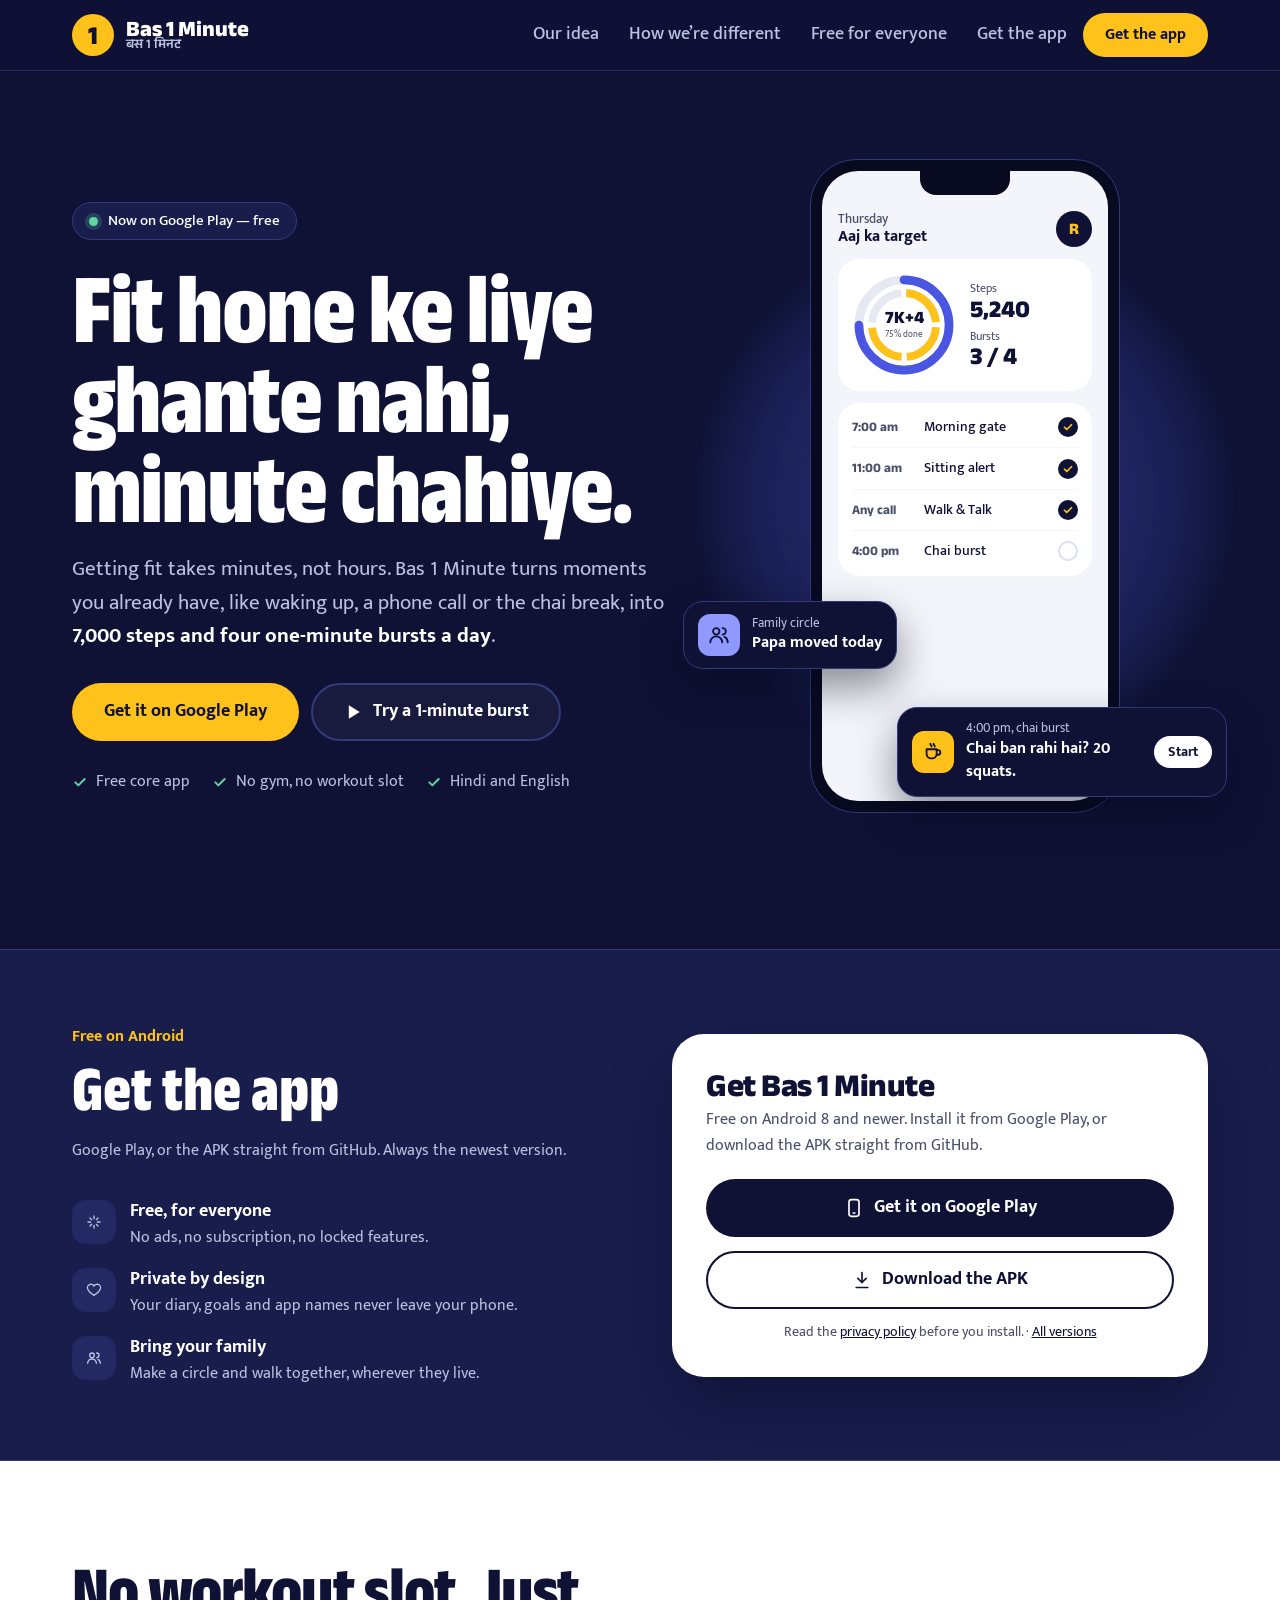
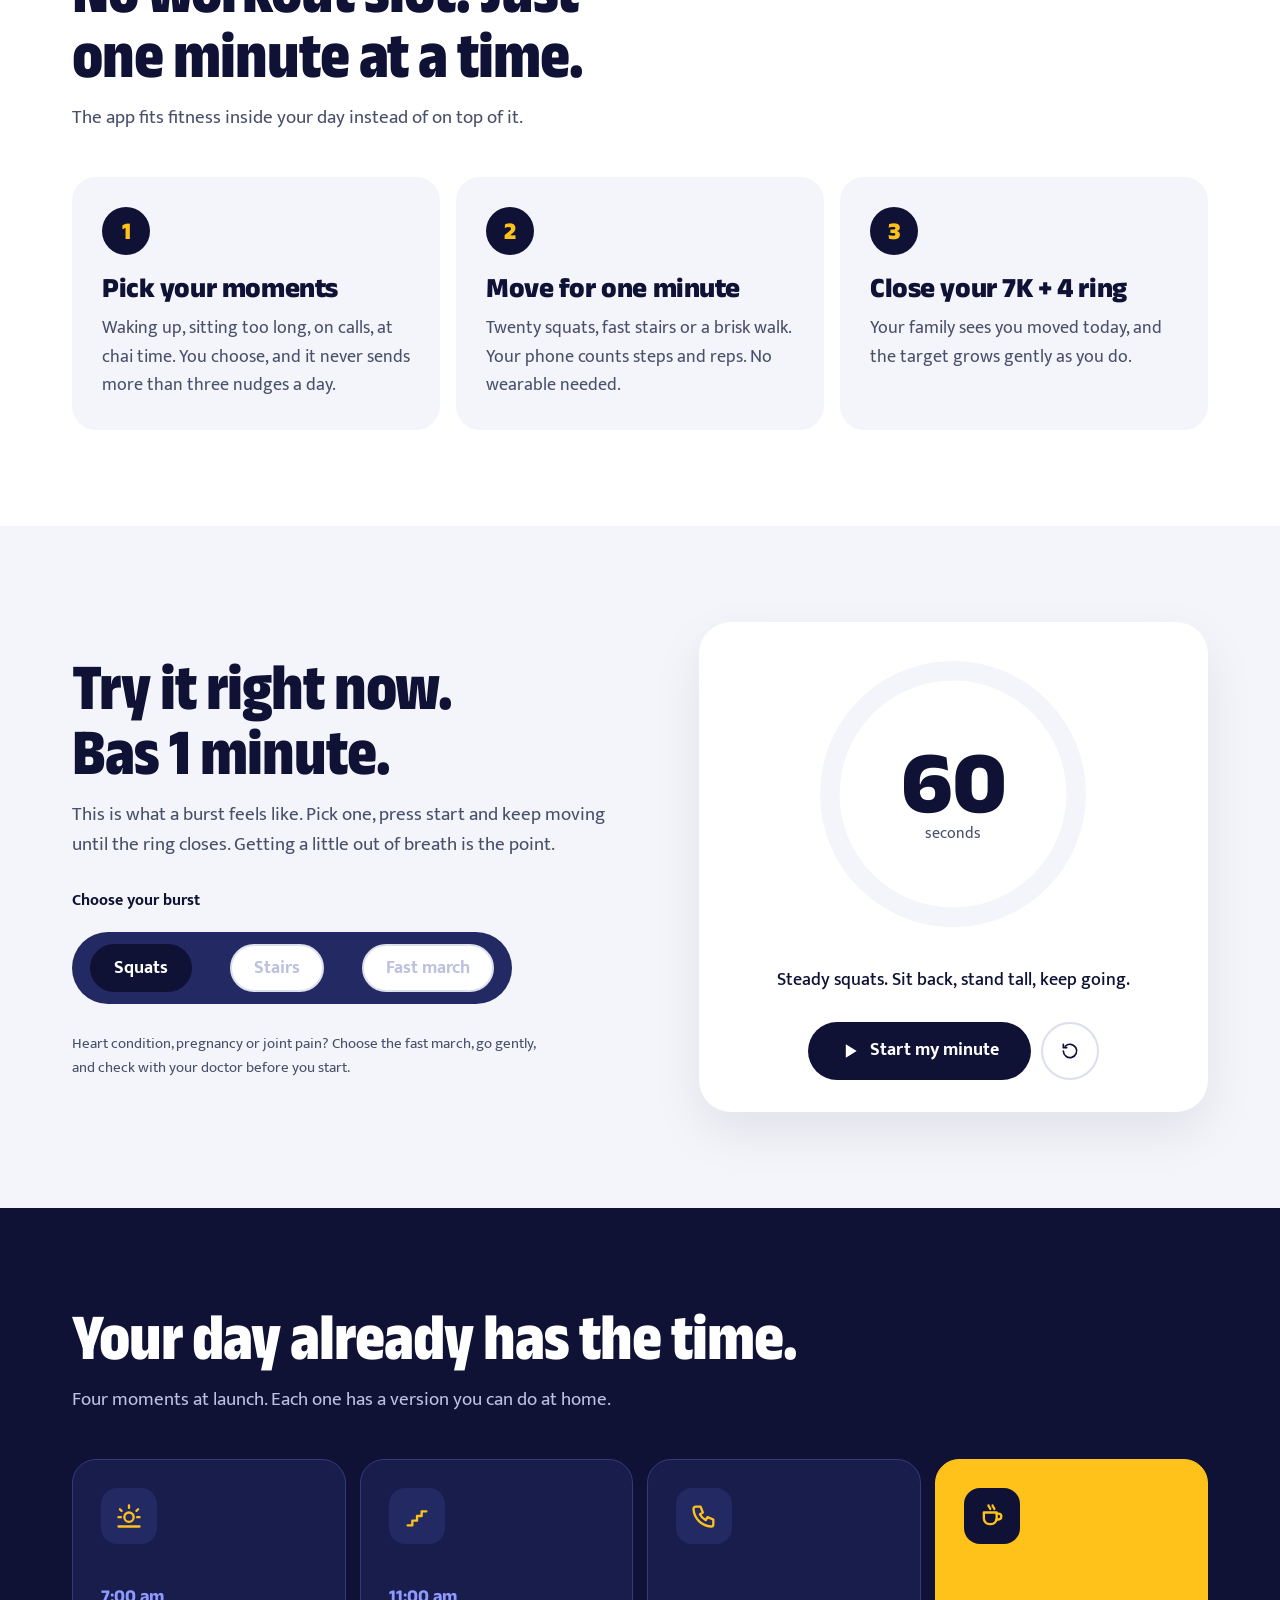
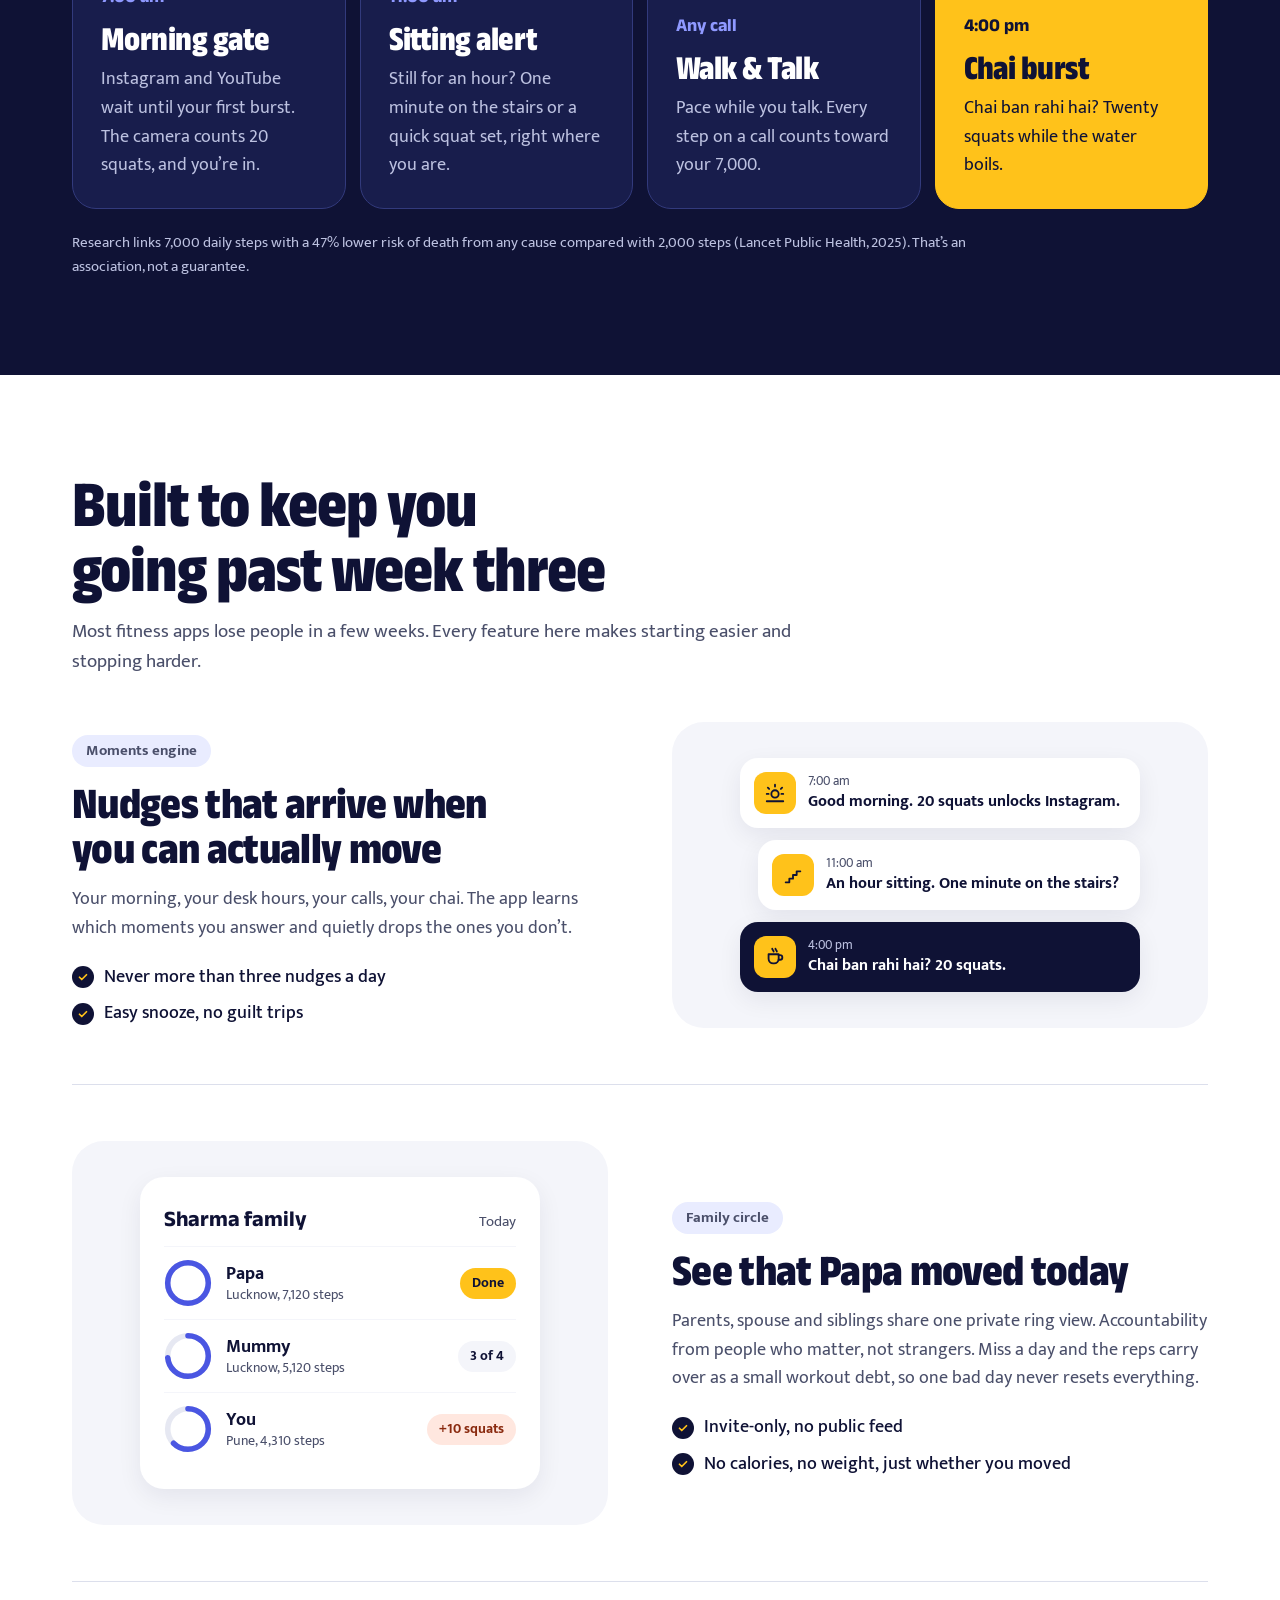
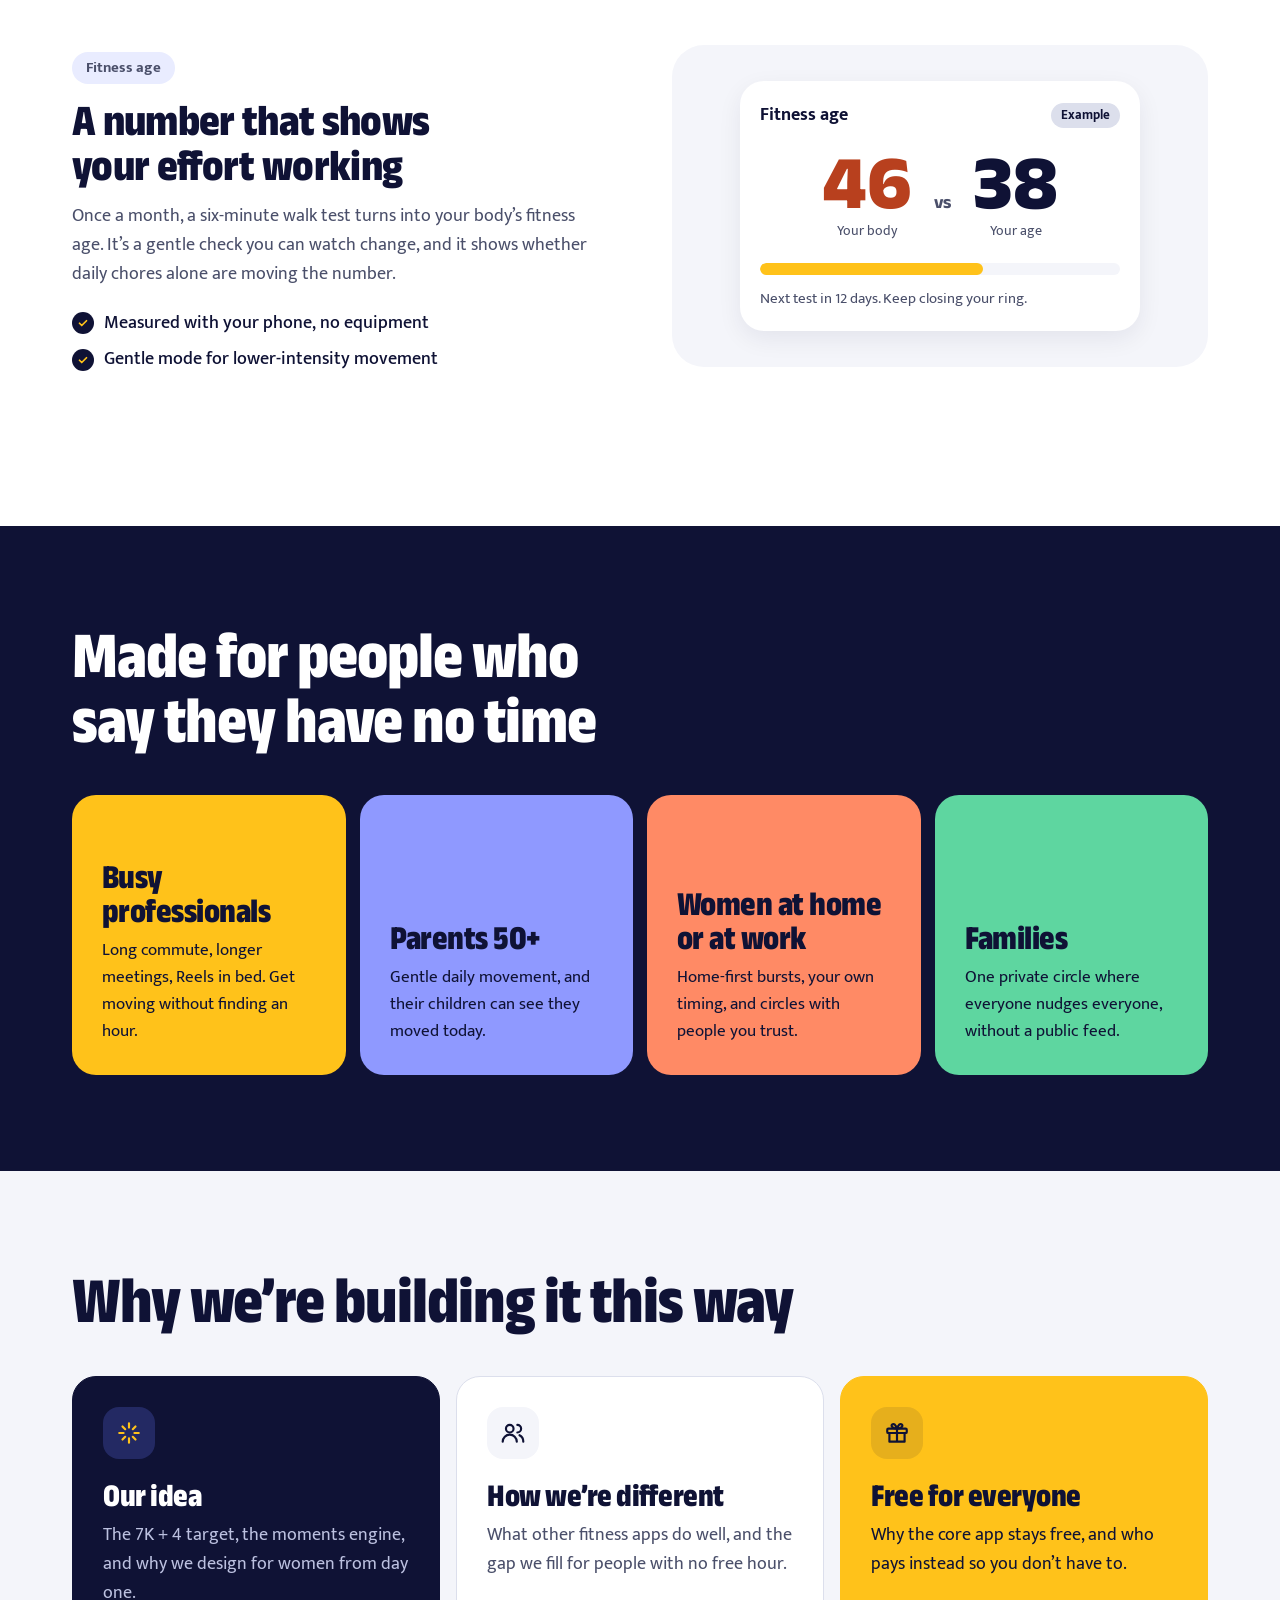
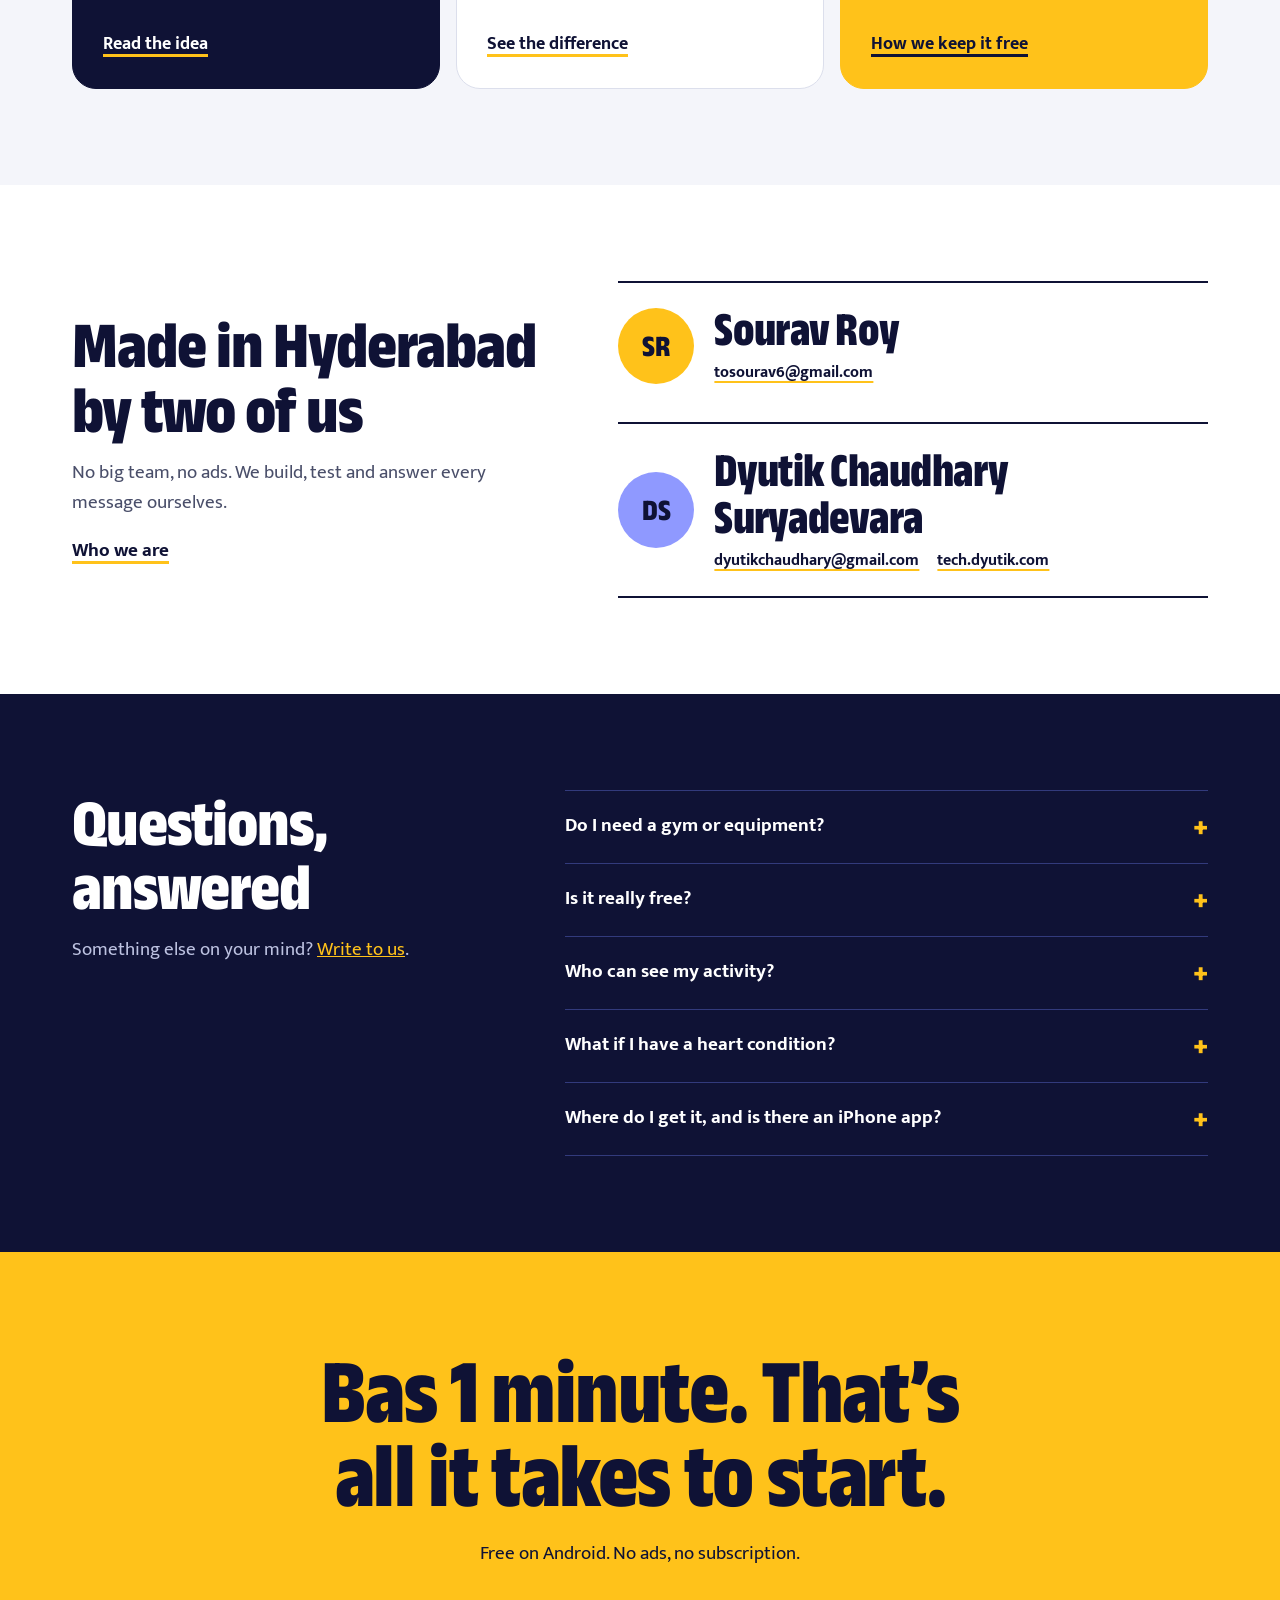
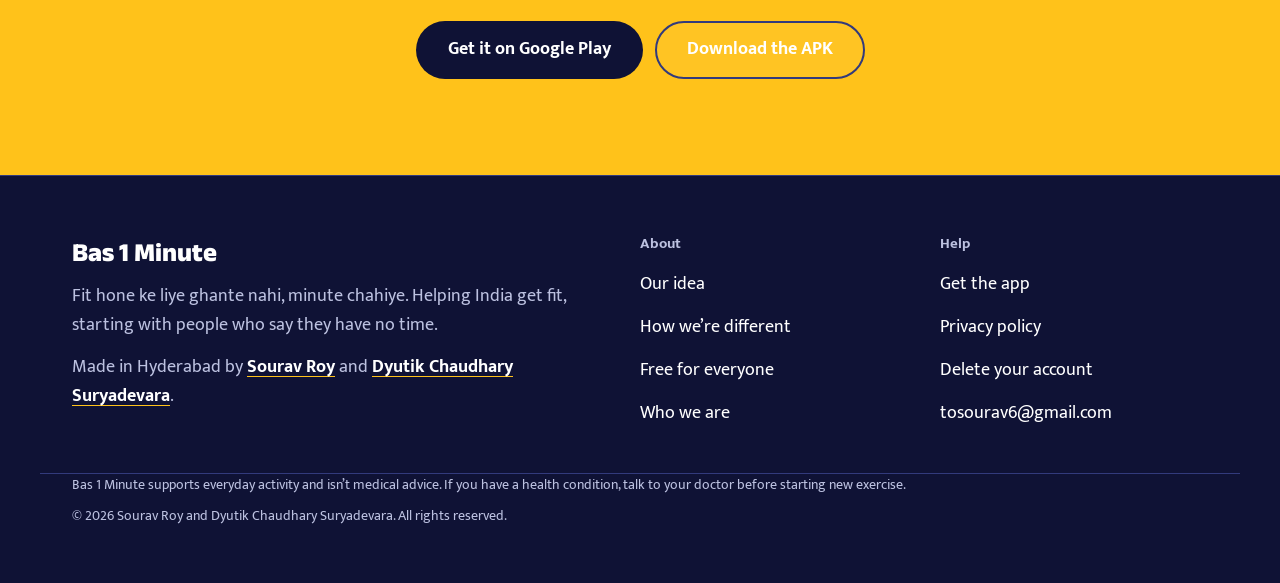
==== commit 28638b85: "Redesign and enhancement 32" ====
--- a/docs/index.html
+++ b/docs/index.html
@@ -11,7 +11,7 @@
   <meta property="og:type" content="website">
   <meta property="og:site_name" content="Bas 1 Minute">
   <meta property="og:title" content="Bas 1 Minute — Fit hone ke liye ghante nahi, minute chahiye">
-  <meta property="og:description" content="7,000 steps and four one-minute bursts a day, built into moments you already have. Join the waitlist.">
+  <meta property="og:description" content="7,000 steps and four one-minute bursts a day, built into moments you already have. Free on Google Play.">
   <meta property="og:url" content="https://bas1minute.pythonanywhere.com/">
   <meta property="og:image" content="https://bas1minute.pythonanywhere.com/static/images/og-image.png">
   <meta property="og:image:width" content="1200">
@@ -61,6 +61,7 @@
   <symbol id="i-sync" viewBox="0 0 24 24"><path d="M20 8a8 8 0 0 0-14.3-2.5L4 7"/><path d="M4 3v4h4"/><path d="M4 16a8 8 0 0 0 14.3 2.5L20 17"/><path d="M20 21v-4h-4"/></symbol>
   <symbol id="i-user" viewBox="0 0 24 24"><circle cx="12" cy="8" r="4"/><path d="M4 21a8 8 0 0 1 16 0"/></symbol>
   <symbol id="i-steps" viewBox="0 0 24 24"><path d="M8 3c2 0 3 2 3 5s-1 5-3 5-3-2-3-5 1-5 3-5Z"/><path d="M5 16h6v1a3 3 0 0 1-6 0Z"/><path d="M16 7c2 0 3 2 3 5s-1 5-3 5-3-2-3-5 1-5 3-5Z" opacity=".55"/></symbol>
+  <symbol id="i-download" viewBox="0 0 24 24"><path d="M12 3v12"/><path d="m7 10 5 5 5-5"/><path d="M5 21h14"/></symbol>
   <symbol id="i-screen" viewBox="0 0 24 24"><rect x="6" y="2" width="12" height="20" rx="3"/><path d="M11 18h2"/></symbol>
   <symbol id="i-bolt" viewBox="0 0 24 24"><path d="M13 2 4 14h7l-1 8 9-12h-7Z"/></symbol>
   <symbol id="i-lotus" viewBox="0 0 24 24"><path d="M12 20c-4 0-8-2.5-9-6 3 0 5.5 1 7 3"/><path d="M12 20c4 0 8-2.5 9-6-3 0-5.5 1-7 3"/><path d="M12 20c-2-2-3-4.5-3-7 0-2.5 1.2-5 3-7 1.8 2 3 4.5 3 7 0 2.5-1 5-3 7Z"/></symbol>
@@ -83,7 +84,7 @@
 
 </nav>
     
-    <a class="btn btn-haldi header-cta" href="./#join">Join the waitlist</a>
+    <a class="btn btn-haldi header-cta" href="./#get-app">Get the app</a>
     <details class="menu">
       <summary aria-label="Open menu"><svg class="ic" aria-hidden="true"><use href="#i-menu"/></svg></summary>
       <nav class="menu-panel" aria-label="Main">
@@ -96,7 +97,7 @@
 
 
         
-        <a class="btn btn-haldi" href="./#join">Join the waitlist</a>
+        <a class="btn btn-haldi" href="./#get-app">Get the app</a>
       </nav>
     </details>
   </div>
@@ -109,11 +110,11 @@
 <section class="hero" aria-labelledby="hero-title">
   <div class="wrap hero-grid">
     <div class="hero-copy">
-      <p class="chip chip-live"><span class="live-dot" aria-hidden="true"></span>Android app launching 24 November</p>
+      <p class="chip chip-live"><span class="live-dot" aria-hidden="true"></span>Now on Google Play — free</p>
       <h1 id="hero-title">Fit hone ke liye ghante nahi, minute chahiye.</h1>
       <p class="lede">Getting fit takes minutes, not hours. Bas 1 Minute turns moments you already have, like waking up, a phone call or the chai break, into <strong>7,000 steps and four one-minute bursts a day</strong>.</p>
       <div class="hero-actions">
-        <a class="btn btn-haldi btn-lg" href="#join">Join the waitlist</a>
+        <a class="btn btn-haldi btn-lg" href="https://play.google.com/store/apps/details?id=com.bas1minute.sync" rel="noopener">Get it on Google Play</a>
         <a class="btn btn-ghost btn-lg" href="#try"><svg class="ic" aria-hidden="true"><use href="#i-play"/></svg>Try a 1-minute burst</a>
       </div>
       <ul class="hero-points">
@@ -166,53 +167,35 @@
   </div>
 </section>
 
-<section class="join-band" id="join" aria-labelledby="join-title">
+<section class="join-band" id="get-app" aria-labelledby="get-app-title">
+  <span id="join" aria-hidden="true"></span>
   <div class="wrap join-grid">
     <div class="join-top">
-      <p class="kicker">The countdown is on</p>
-      <p class="join-big">Launching in</p>
-      <div class="countdown" data-countdown data-launch="2026-11-24T09:00:00+05:30" role="timer" aria-label="Time until the Android app opens">
-  <div class="units" aria-hidden="true">
-    <div class="unit"><b data-cd="days">6</b><span>days</span></div>
-    <div class="unit"><b data-cd="hours">18</b><span>hrs</span></div>
-    <div class="unit"><b data-cd="minutes">19</b><span>min</span></div>
-    <div class="unit unit-sec">
-      <svg class="sec-ring" viewBox="0 0 100 100" preserveAspectRatio="none" aria-hidden="true">
-        <rect x="1.5" y="1.5" width="97" height="97" rx="16" ry="16" pathLength="100"/>
-        <rect class="sweep" data-cd="sweep" x="1.5" y="1.5" width="97" height="97" rx="16" ry="16" pathLength="100" stroke-dasharray="0 100"/>
-      </svg>
-      <b data-cd="seconds">38</b><span>sec</span>
-    </div>
-  </div>
-  <p class="countdown-live">We’re live. Get the app on Google Play.</p>
-  <p class="sr-only" data-cd="sr" aria-live="polite">6 days, 18 hours and 19 minutes until launch.</p>
-</div>
-
-      <p class="join-date">Tuesday, 24 November 2026, 9:00 AM IST</p>
+      <p class="kicker">Free on Android</p>
+      <p class="join-big">Get the app</p>
+      <p class="join-date">Google Play, or the APK straight from GitHub. Always the newest version.</p>
     </div>
     <div class="join-perks">
       <ul class="perks">
-        <li><span class="perk-ic"><svg class="ic" aria-hidden="true"><use href="#i-spark"/></svg></span><div><b>First on Android</b><span>Get the app before the public launch.</span></div></li>
-        <li><span class="perk-ic"><svg class="ic" aria-hidden="true"><use href="#i-heart"/></svg></span><div><b>Shape the app</b><span>Join the two-week pilot and decide what we build next.</span></div></li>
-        <li><span class="perk-ic"><svg class="ic" aria-hidden="true"><use href="#i-users"/></svg></span><div><b>Bring your family</b><span>Your invite link adds them to the first group too.</span></div></li>
+        <li><span class="perk-ic"><svg class="ic" aria-hidden="true"><use href="#i-spark"/></svg></span><div><b>Free, for everyone</b><span>No ads, no subscription, no locked features.</span></div></li>
+        <li><span class="perk-ic"><svg class="ic" aria-hidden="true"><use href="#i-heart"/></svg></span><div><b>Private by design</b><span>Your diary, goals and app names never leave your phone.</span></div></li>
+        <li><span class="perk-ic"><svg class="ic" aria-hidden="true"><use href="#i-users"/></svg></span><div><b>Bring your family</b><span>Make a circle and walk together, wherever they live.</span></div></li>
       </ul>
-      
-
     </div>
     
-
-<div class="join-card" id="join-card">
+<div class="join-card get-app-card" id="get-app-card">
   <div class="join-head">
-    <h2 id="join-title">Get early access</h2>
-    <p>Free. Takes 20 seconds. We’ll message you on launch day.</p>
+    <h2 id="get-app-title">Get Bas 1 Minute</h2>
+    <p>Free on Android 8 and newer. Install it from Google Play, or download the APK straight from GitHub.</p>
   </div>
   <div class="fields">
-    <a class="btn btn-ink btn-block btn-lg field wide" href="https://bas1minute.pythonanywhere.com/#join">Join the waitlist</a>
-    <a class="btn btn-outline-ink btn-block field wide" href="mailto:tosourav6@gmail.com?subject=Bas%201%20Minute%20waitlist&amp;body=Name%3A%20%0ACity%3A%20%0AEmail%20or%20WhatsApp%3A%20">Or join by email</a>
-  </div>
-  <p class="fine">No spam. Only launch news. <a href="./privacy/">Privacy</a></p>
+    <a class="btn btn-ink btn-block btn-lg field wide" href="https://play.google.com/store/apps/details?id=com.bas1minute.sync" rel="noopener">
+      <svg class="ic" aria-hidden="true"><use href="#i-screen"/></svg>Get it on Google Play</a>
+    <a class="btn btn-outline-ink btn-block btn-lg field wide" href="https://github.com/souravroy0708/bas1minute-android/releases/latest/download/Bas1Minute.apk" rel="nofollow noopener">
+      <svg class="ic" aria-hidden="true"><use href="#i-download"/></svg>Download the APK</a>
+  </div>
+  <p class="fine">Read the <a href="./privacy/">privacy policy</a> before you install. · <a href="https://github.com/souravroy0708/bas1minute-android/releases" rel="noopener">All versions</a></p>
 </div>
-
 
   </div>
 </section>
@@ -266,7 +249,7 @@
       <div class="timer-done" data-t="done" hidden>
         <h3>That’s one burst done.</h3>
         <p>Three more today and you’ve hit your 4. The app nudges them into your day so you don’t have to remember.</p>
-        <a class="btn btn-haldi" href="#join">Get the other 3 nudged</a>
+        <a class="btn btn-haldi" href="#get-app">Get the other 3 nudged</a>
       </div>
     </div>
   </div>
@@ -480,7 +463,7 @@
       <details><summary>Is it really free?</summary><p>Yes, the core app is free. <a href="./free-for-everyone/">Here’s how we keep it that way.</a></p></details>
       <details><summary>Who can see my activity?</summary><p>Only people you invite to your circle. When the camera counts your reps, the video stays on your phone.</p></details>
       <details><summary>What if I have a heart condition?</summary><p>A few questions at sign-up switch you to a gentle mode with brisk walking instead of bursts. Please check with your doctor before you start.</p></details>
-      <details><summary>When does it launch, and is there an iPhone app?</summary><p>The Android app opens on 24 November 2026. iPhone will follow later.</p></details>
+      <details><summary>Where do I get it, and is there an iPhone app?</summary><p>The Android app is out now, free on Google Play (Android 8 and newer). You can also download the APK from GitHub. iPhone will follow later.</p></details>
     </div>
   </div>
 </section>
@@ -488,27 +471,11 @@
 <section class="final" aria-labelledby="final-title">
   <div class="wrap final-inner">
     <h2 id="final-title">Bas 1 minute. That’s all it takes to start.</h2>
-    <p>The Android app opens on 24 November. Get in before everyone else.</p>
-    <div class="countdown countdown-compact" data-countdown data-launch="2026-11-24T09:00:00+05:30" role="timer" aria-label="Time until the Android app opens">
-  <div class="units" aria-hidden="true">
-    <div class="unit"><b data-cd="days">6</b><span>days</span></div>
-    <div class="unit"><b data-cd="hours">18</b><span>hrs</span></div>
-    <div class="unit"><b data-cd="minutes">19</b><span>min</span></div>
-    <div class="unit unit-sec">
-      <svg class="sec-ring" viewBox="0 0 100 100" preserveAspectRatio="none" aria-hidden="true">
-        <rect x="1.5" y="1.5" width="97" height="97" rx="16" ry="16" pathLength="100"/>
-        <rect class="sweep" data-cd="sweep" x="1.5" y="1.5" width="97" height="97" rx="16" ry="16" pathLength="100" stroke-dasharray="0 100"/>
-      </svg>
-      <b data-cd="seconds">38</b><span>sec</span>
-    </div>
-  </div>
-  <p class="countdown-live">We’re live. Get the app on Google Play.</p>
-  <p class="sr-only" data-cd="sr" aria-live="polite">6 days, 18 hours and 19 minutes until launch.</p>
-</div>
-
-    <a class="btn btn-haldi btn-lg" href="./#join">Join the waitlist</a>
-    
-
+    <p>Free on Android. No ads, no subscription.</p>
+    <div class="hero-actions">
+      <a class="btn btn-haldi btn-lg" href="https://play.google.com/store/apps/details?id=com.bas1minute.sync" rel="noopener">Get it on Google Play</a>
+      <a class="btn btn-ghost btn-lg" href="https://github.com/souravroy0708/bas1minute-android/releases/latest/download/Bas1Minute.apk" rel="nofollow noopener">Download the APK</a>
+    </div>
   </div>
 </section>
 
@@ -545,8 +512,8 @@
 </footer>
 
 <div class="dock" id="dock">
-  <p><b id="dock-left">6 days to launch</b>Free early access on Android</p>
-  <a class="btn btn-haldi" href="./#join">Join waitlist</a>
+  <p><b id="dock-left">Free on Android</b>Google Play or APK</p>
+  <a class="btn btn-haldi" href="./#get-app">Get the app</a>
 </div>
 
 <script src="./static/js/site.js" defer></script>
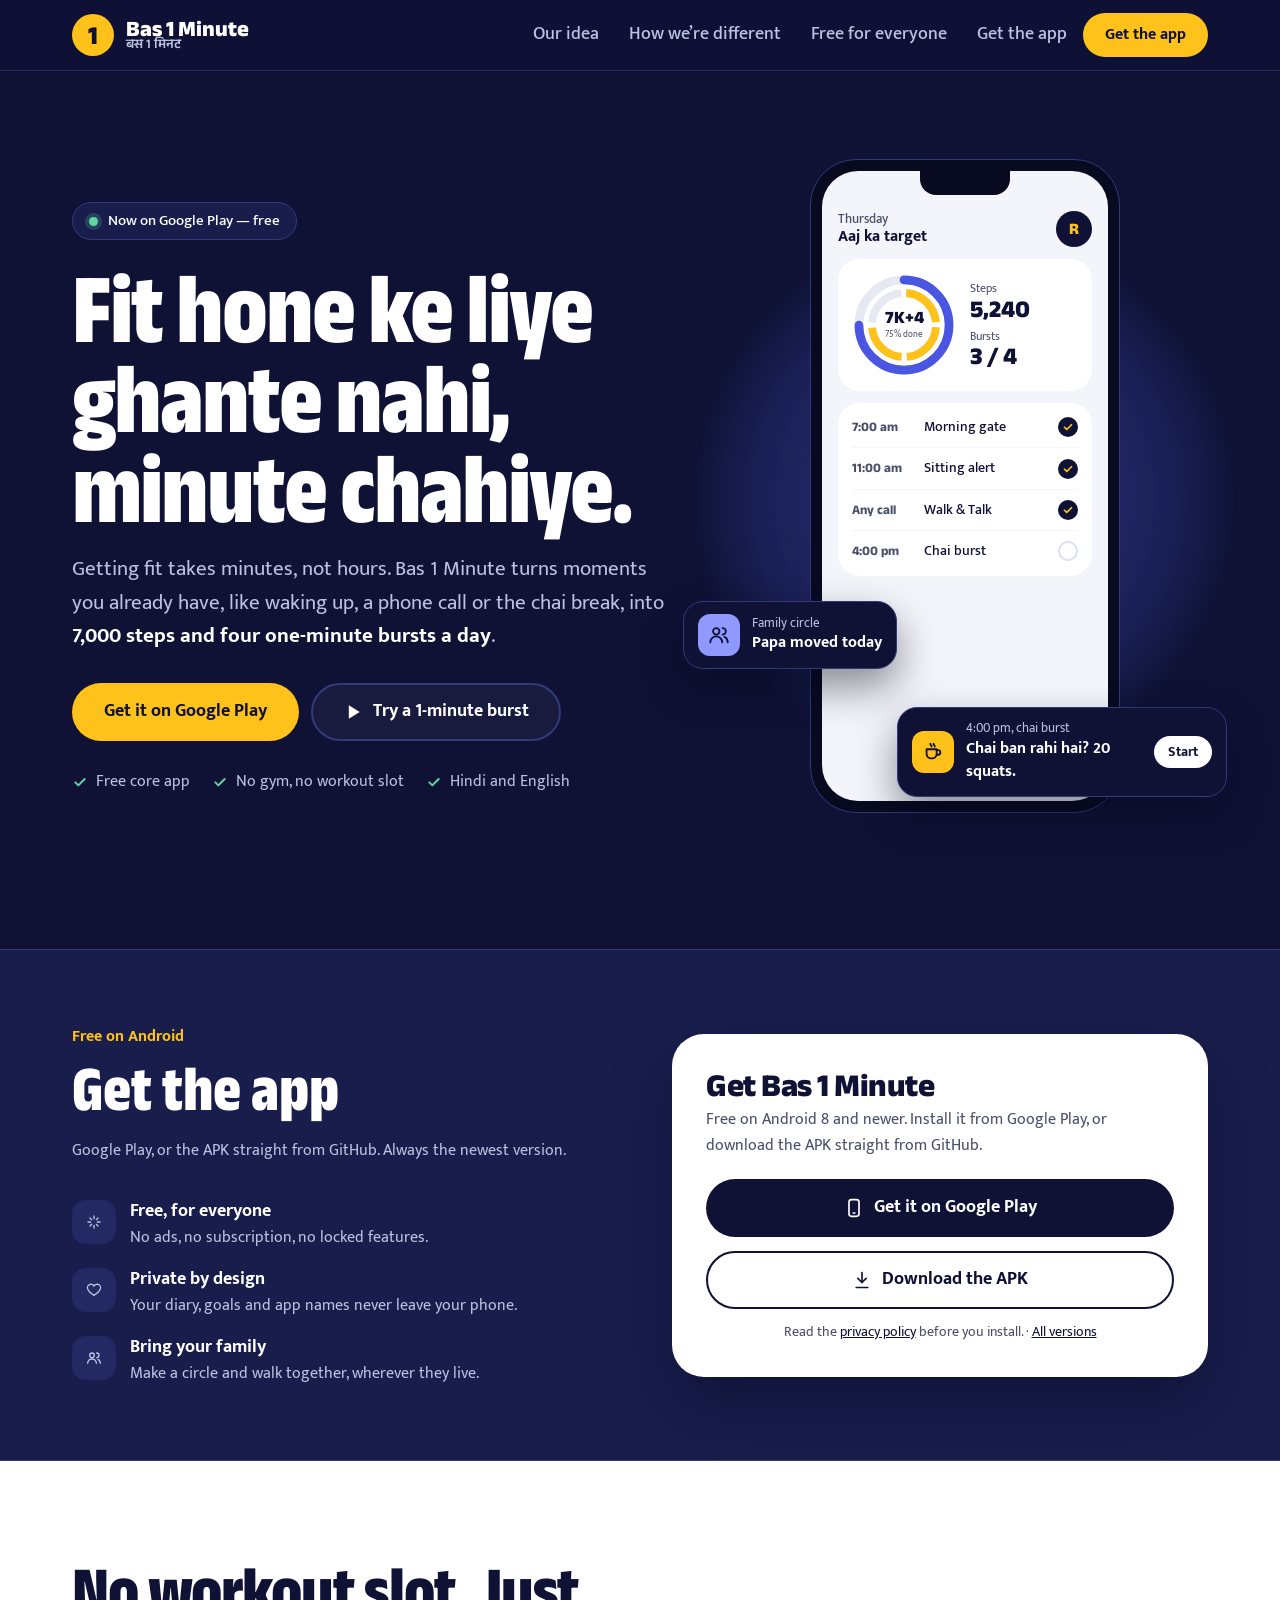
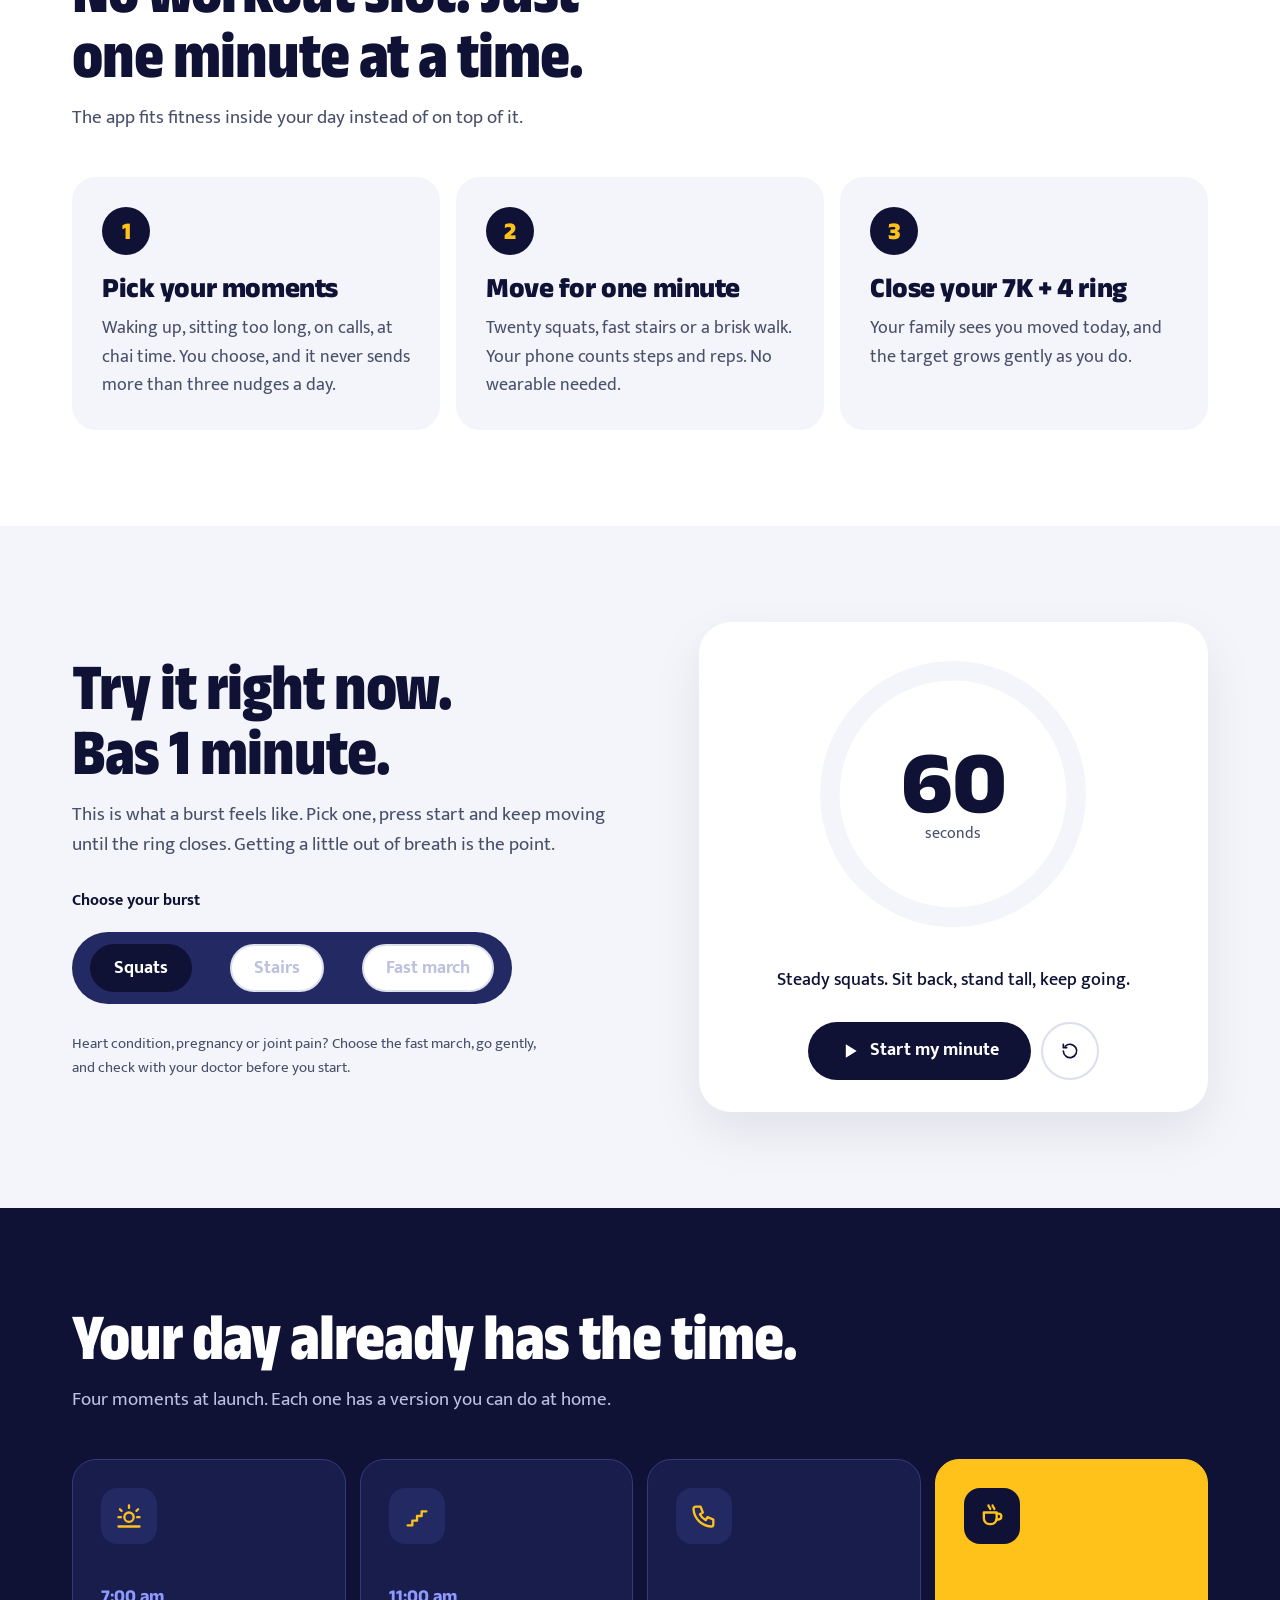
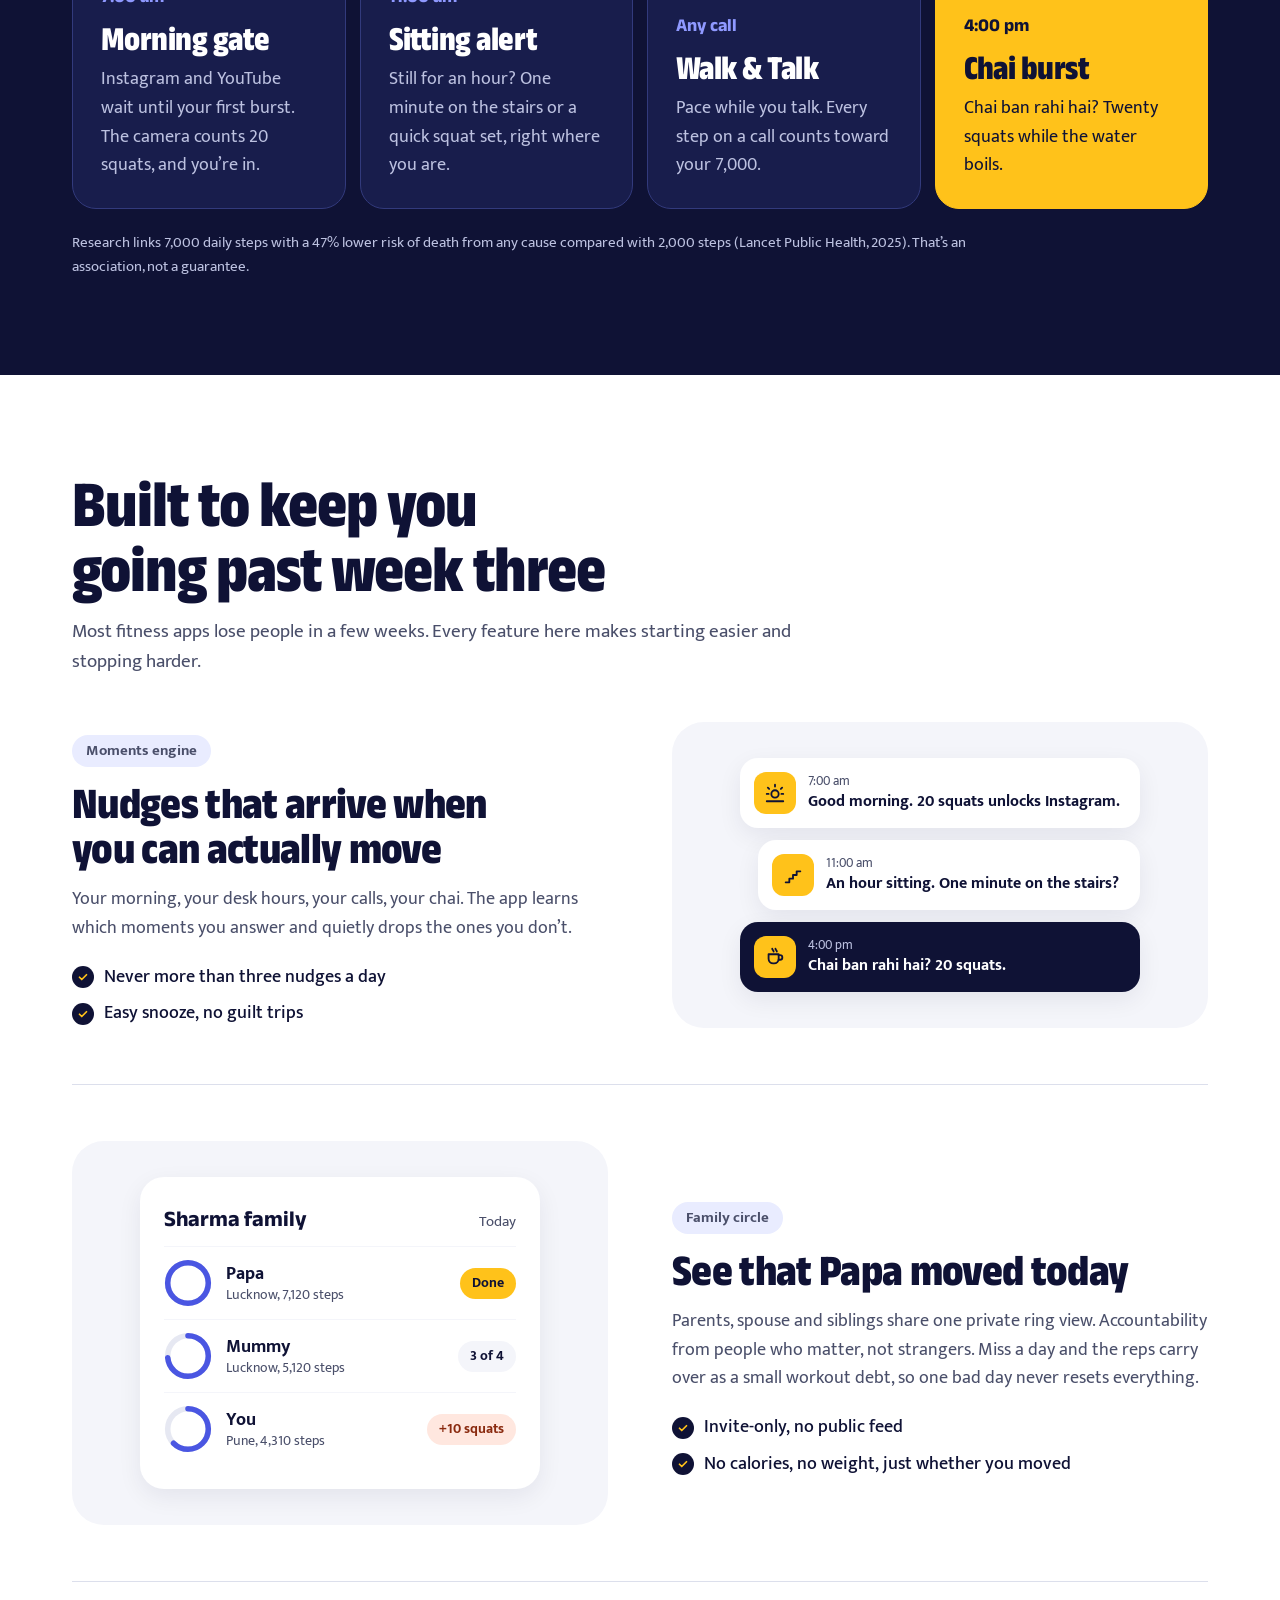
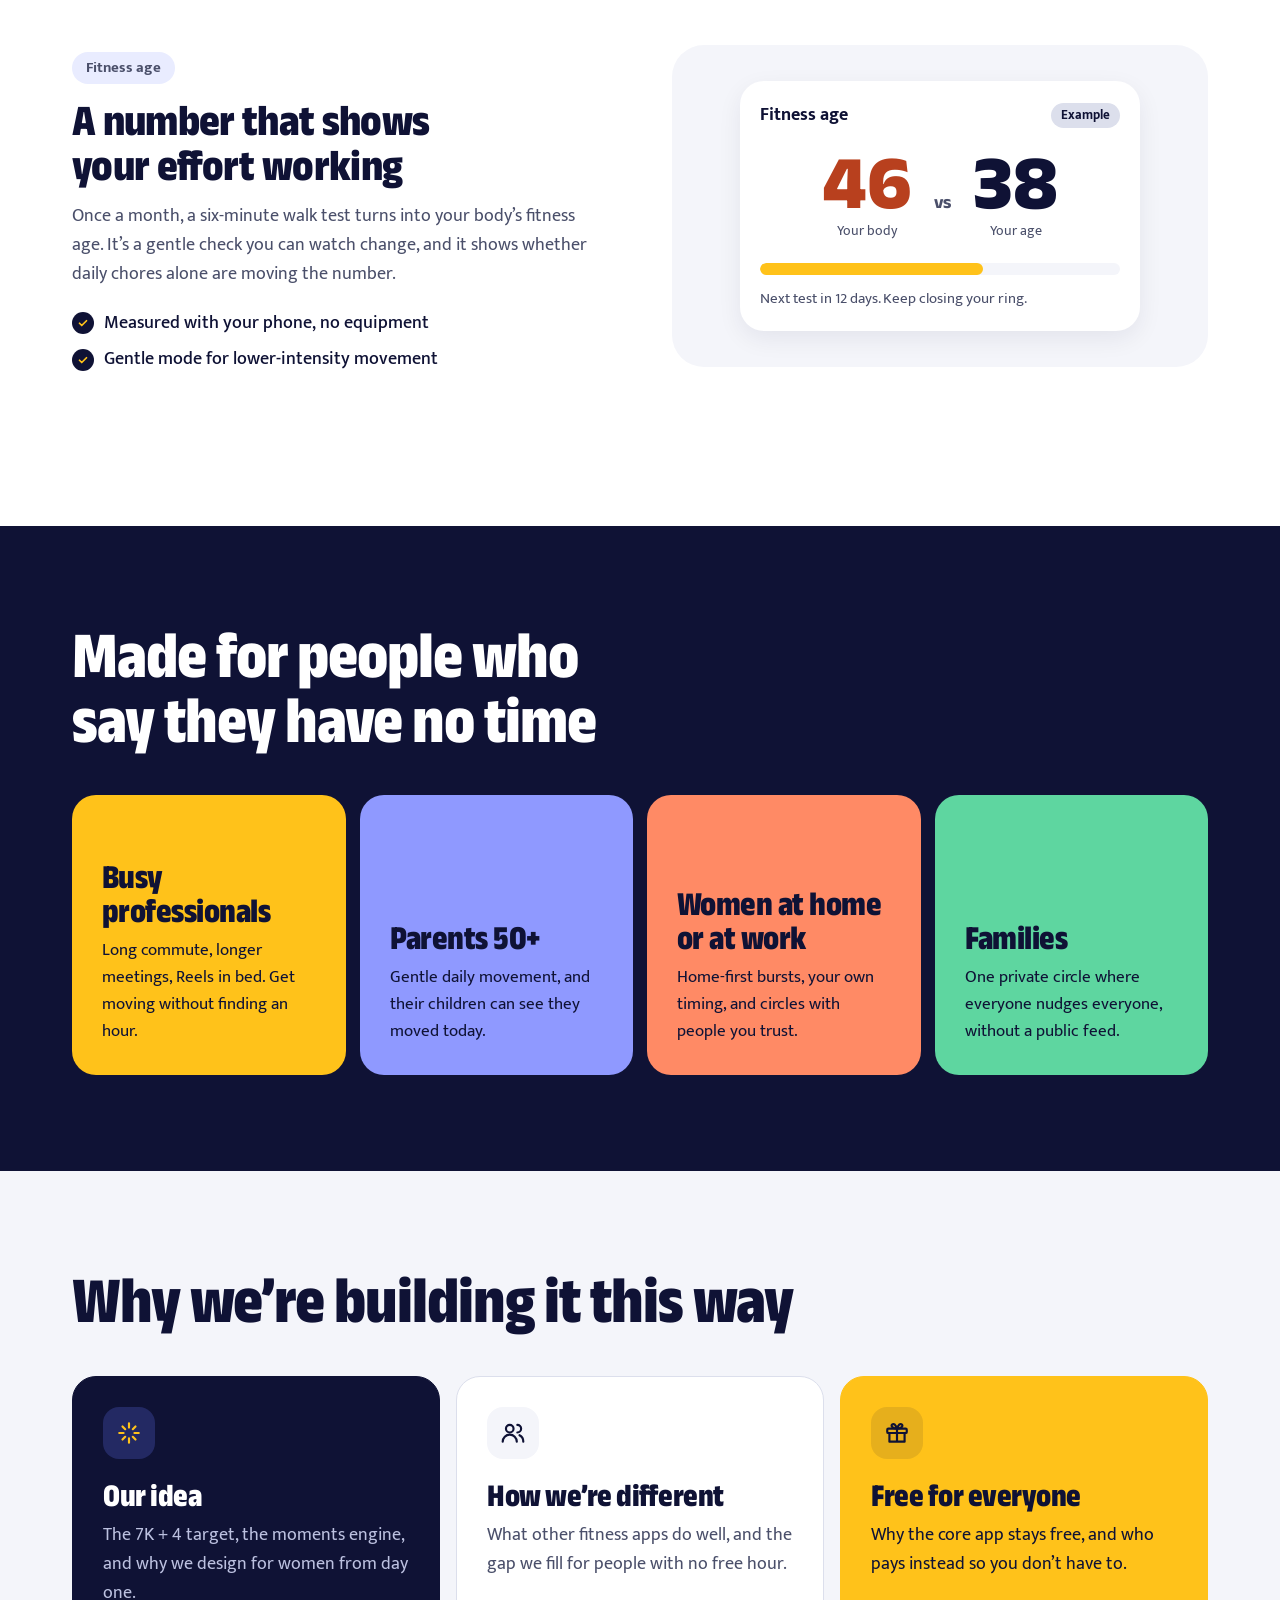
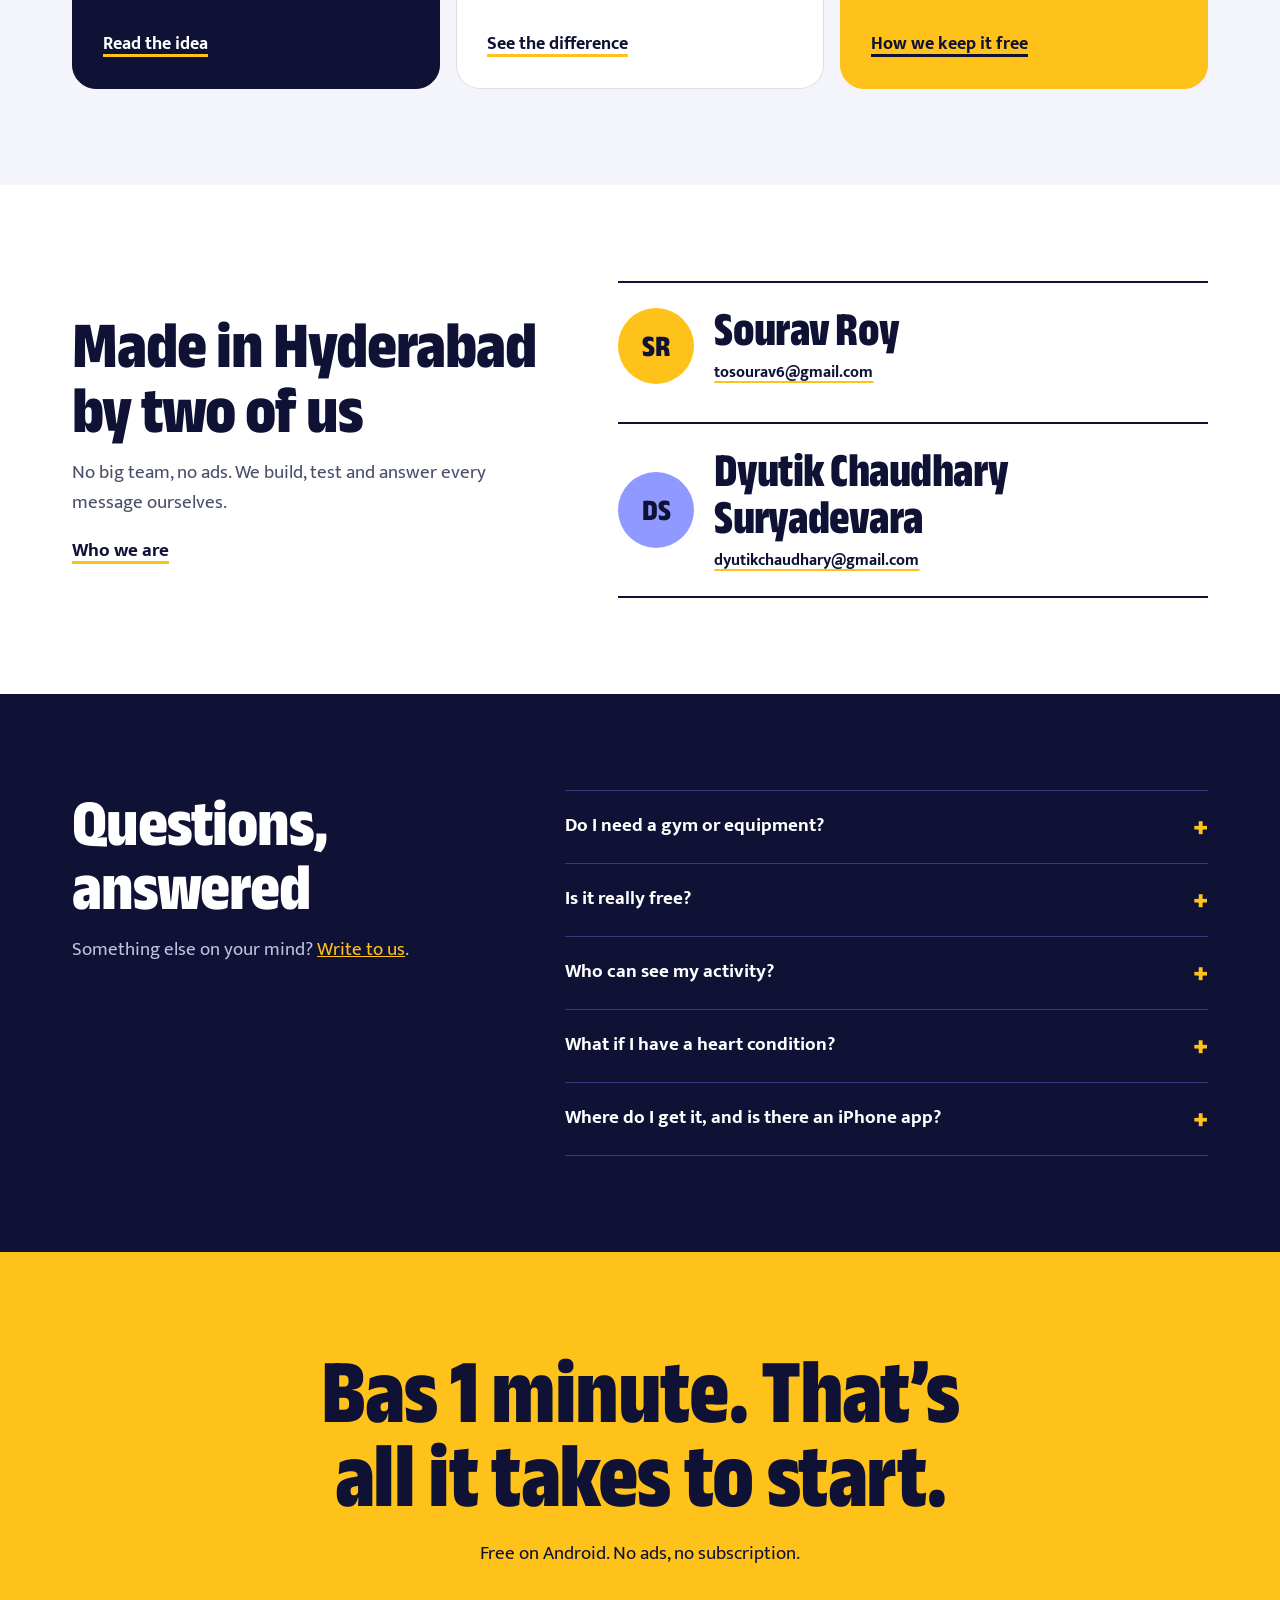
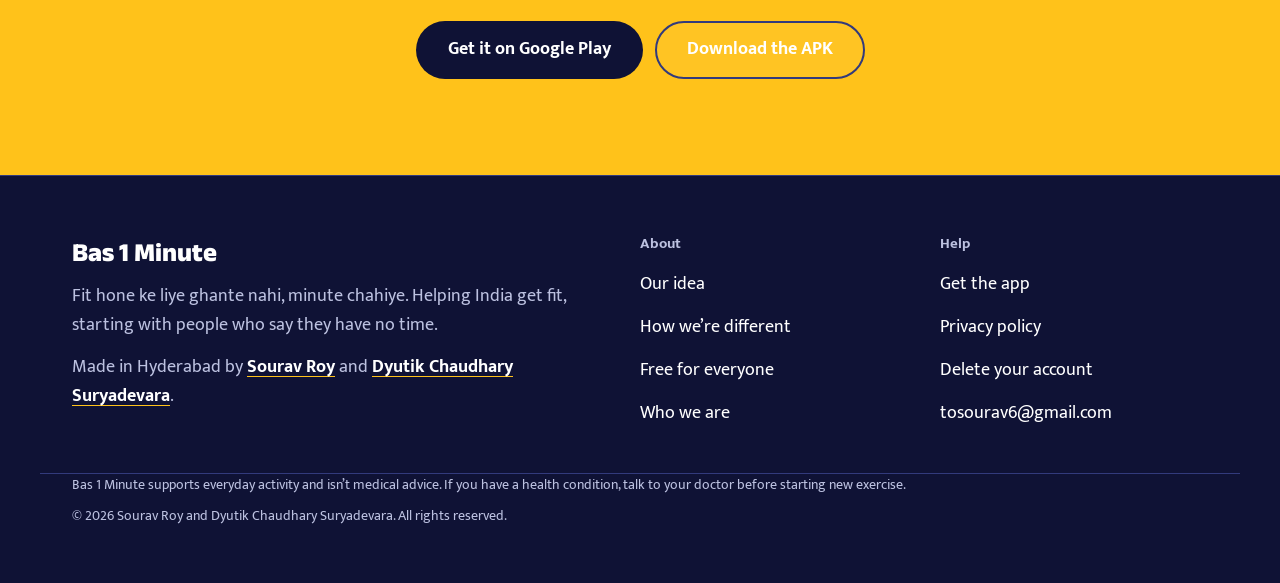
==== commit b0edd4c4: "Redesign and enhancement 38" ====
--- a/docs/index.html
+++ b/docs/index.html
@@ -445,7 +445,7 @@
       
       <p class="maker-links">
         <a href="mailto:dyutikchaudhary@gmail.com">dyutikchaudhary@gmail.com</a>
-        <a href="https://tech.dyutik.com" rel="noopener" target="_blank">tech.dyutik.com<span class="sr-only"> (opens in a new tab)</span></a>
+        
       </p>
     </div>
   </li>
@@ -487,7 +487,7 @@
       <p class="footer-name">Bas 1 Minute</p>
       <p>Fit hone ke liye ghante nahi, minute chahiye. Helping India get fit, starting with people who say they have no time.</p>
       <p class="footer-made">Made in Hyderabad by
-        <a href="./who-we-are/">Sourav Roy</a> and <a href="https://tech.dyutik.com" rel="noopener" target="_blank">Dyutik Chaudhary Suryadevara</a>.
+        <a href="./who-we-are/">Sourav Roy</a> and <a href="./who-we-are/">Dyutik Chaudhary Suryadevara</a>.
       </p>
     </div>
     <nav class="footer-col" aria-label="About">
